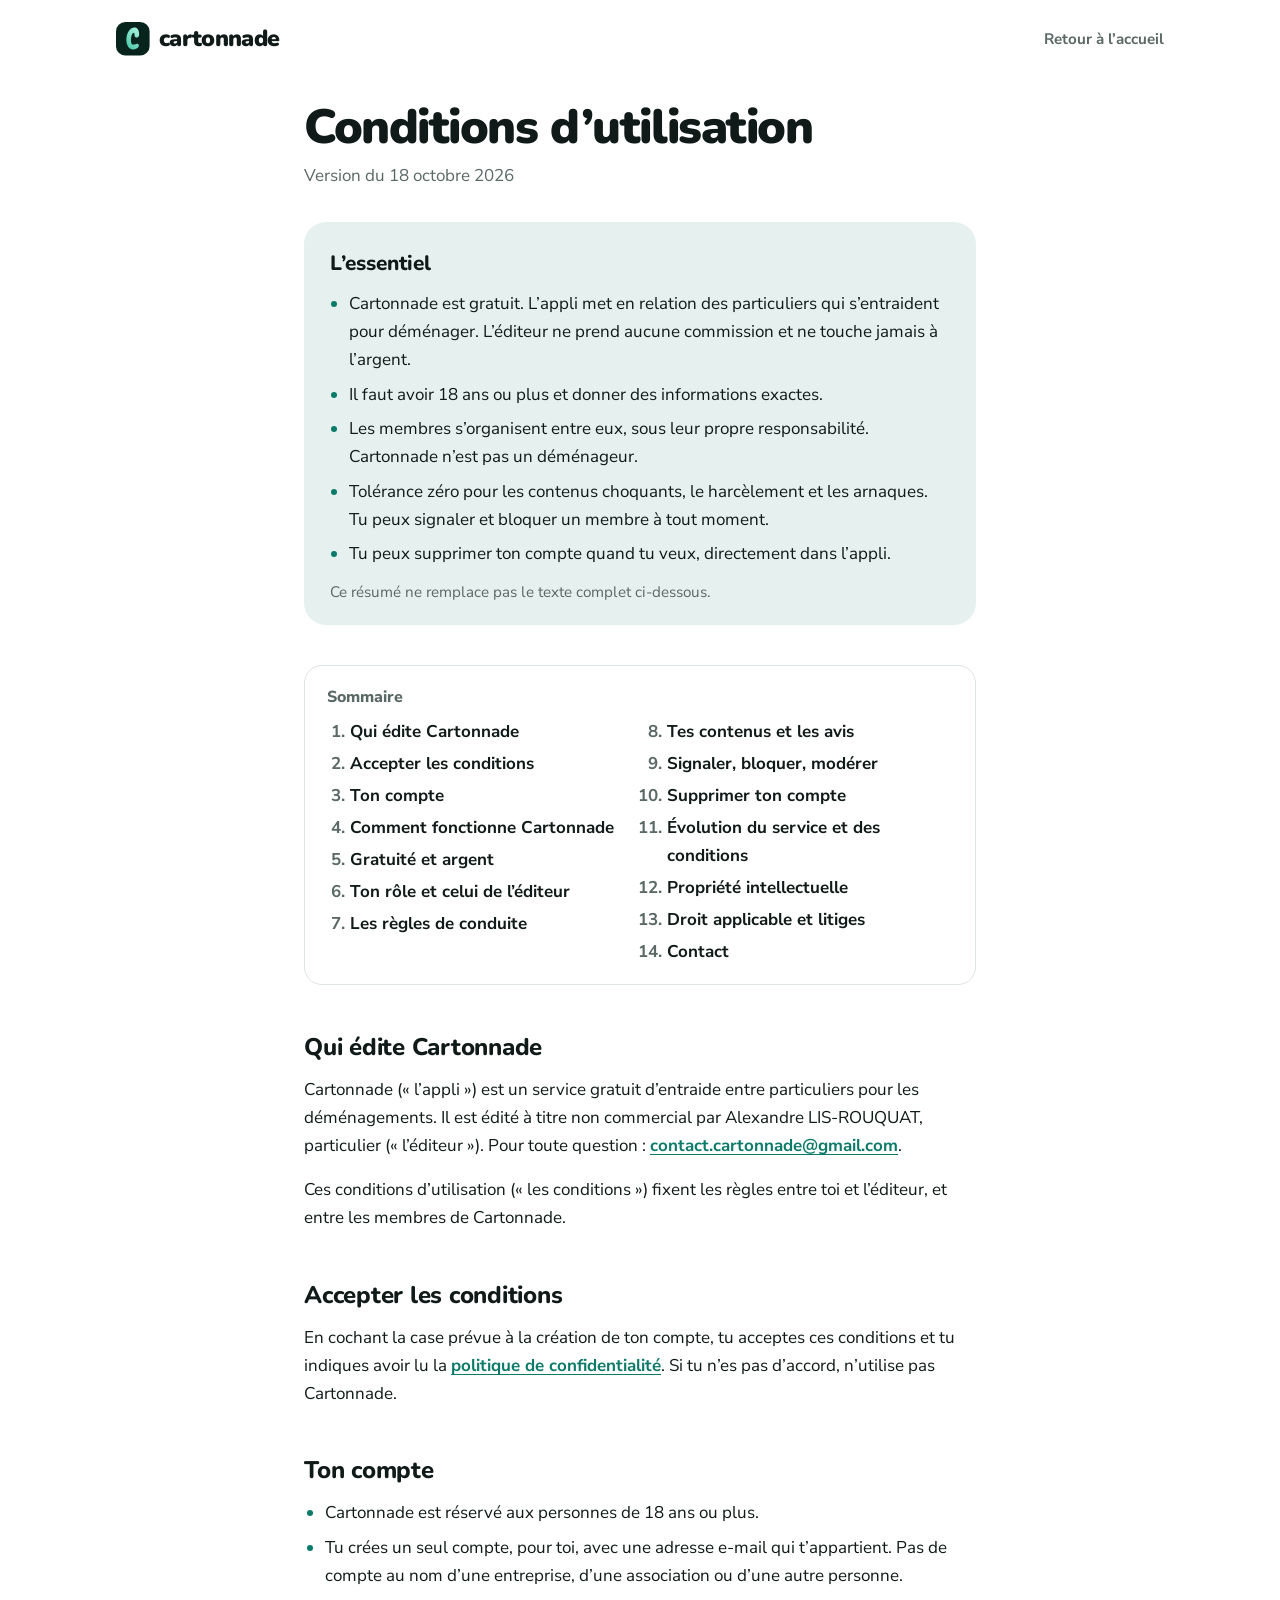
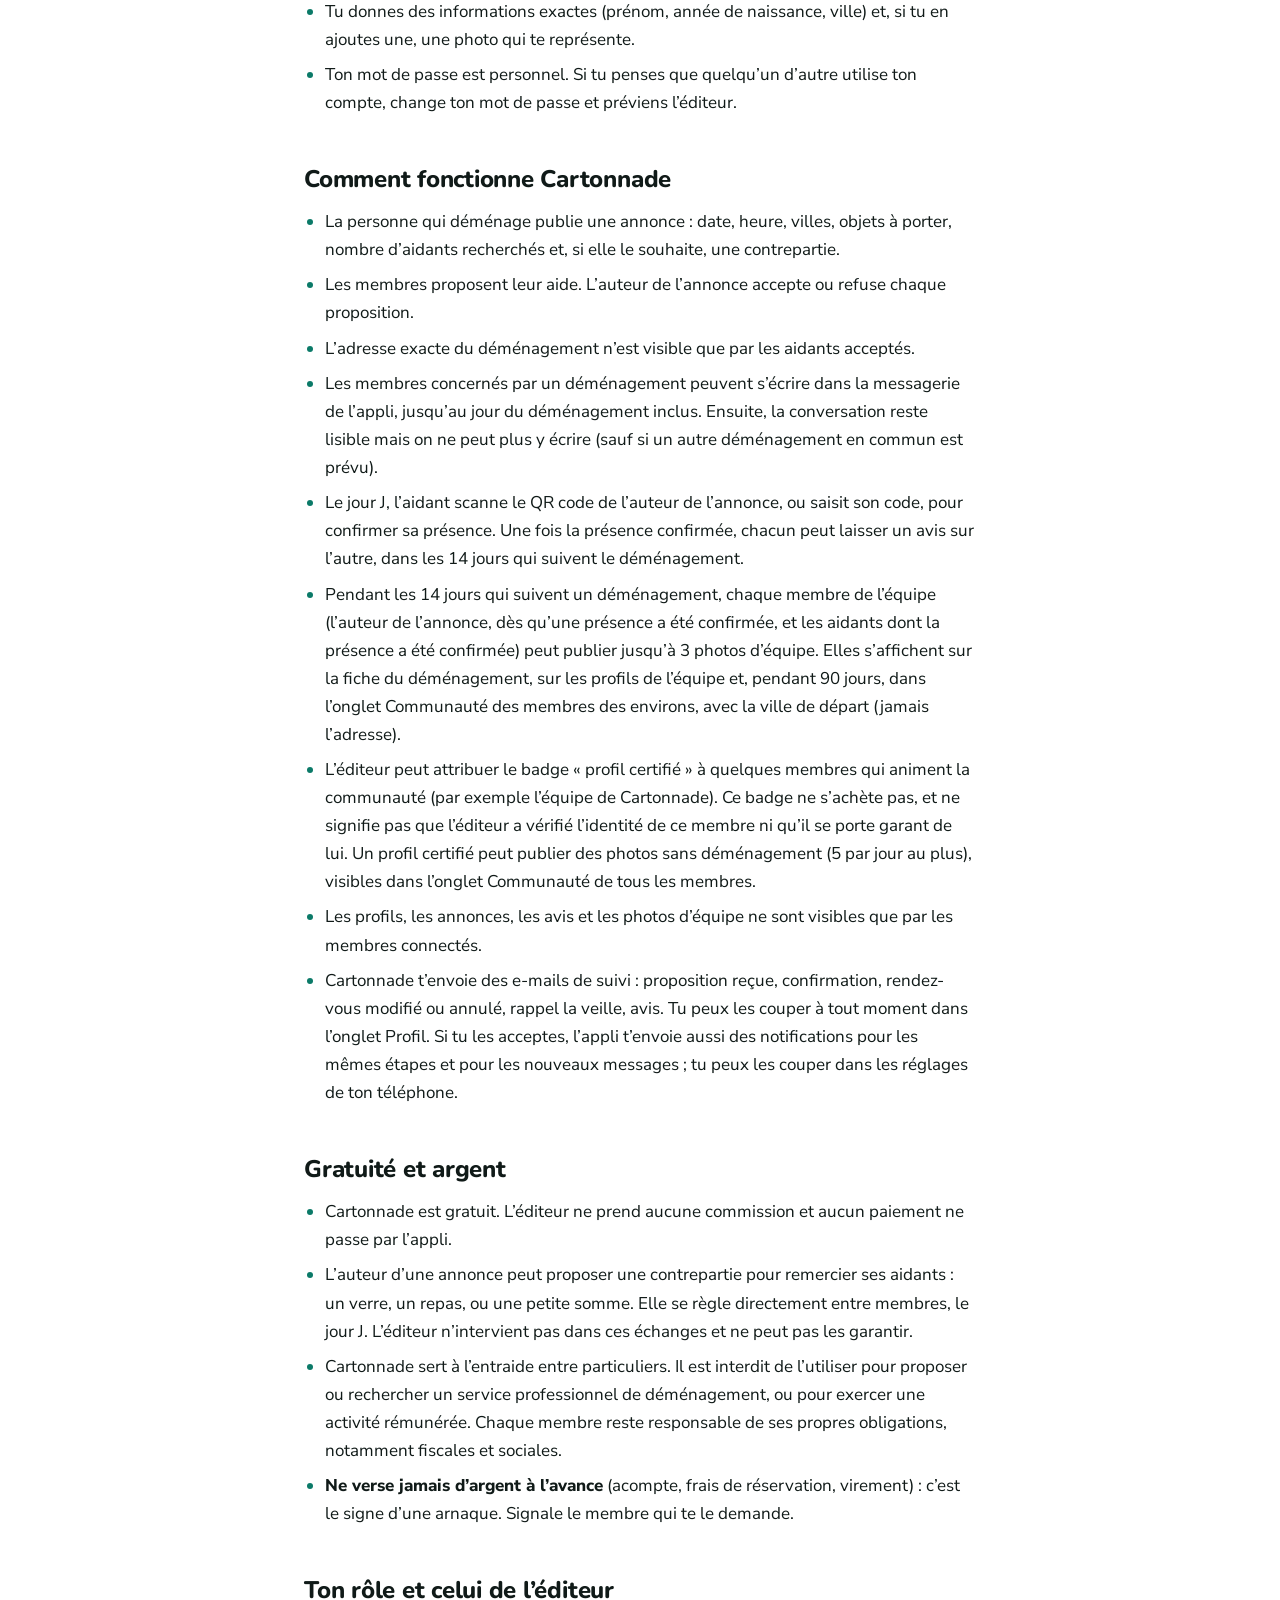
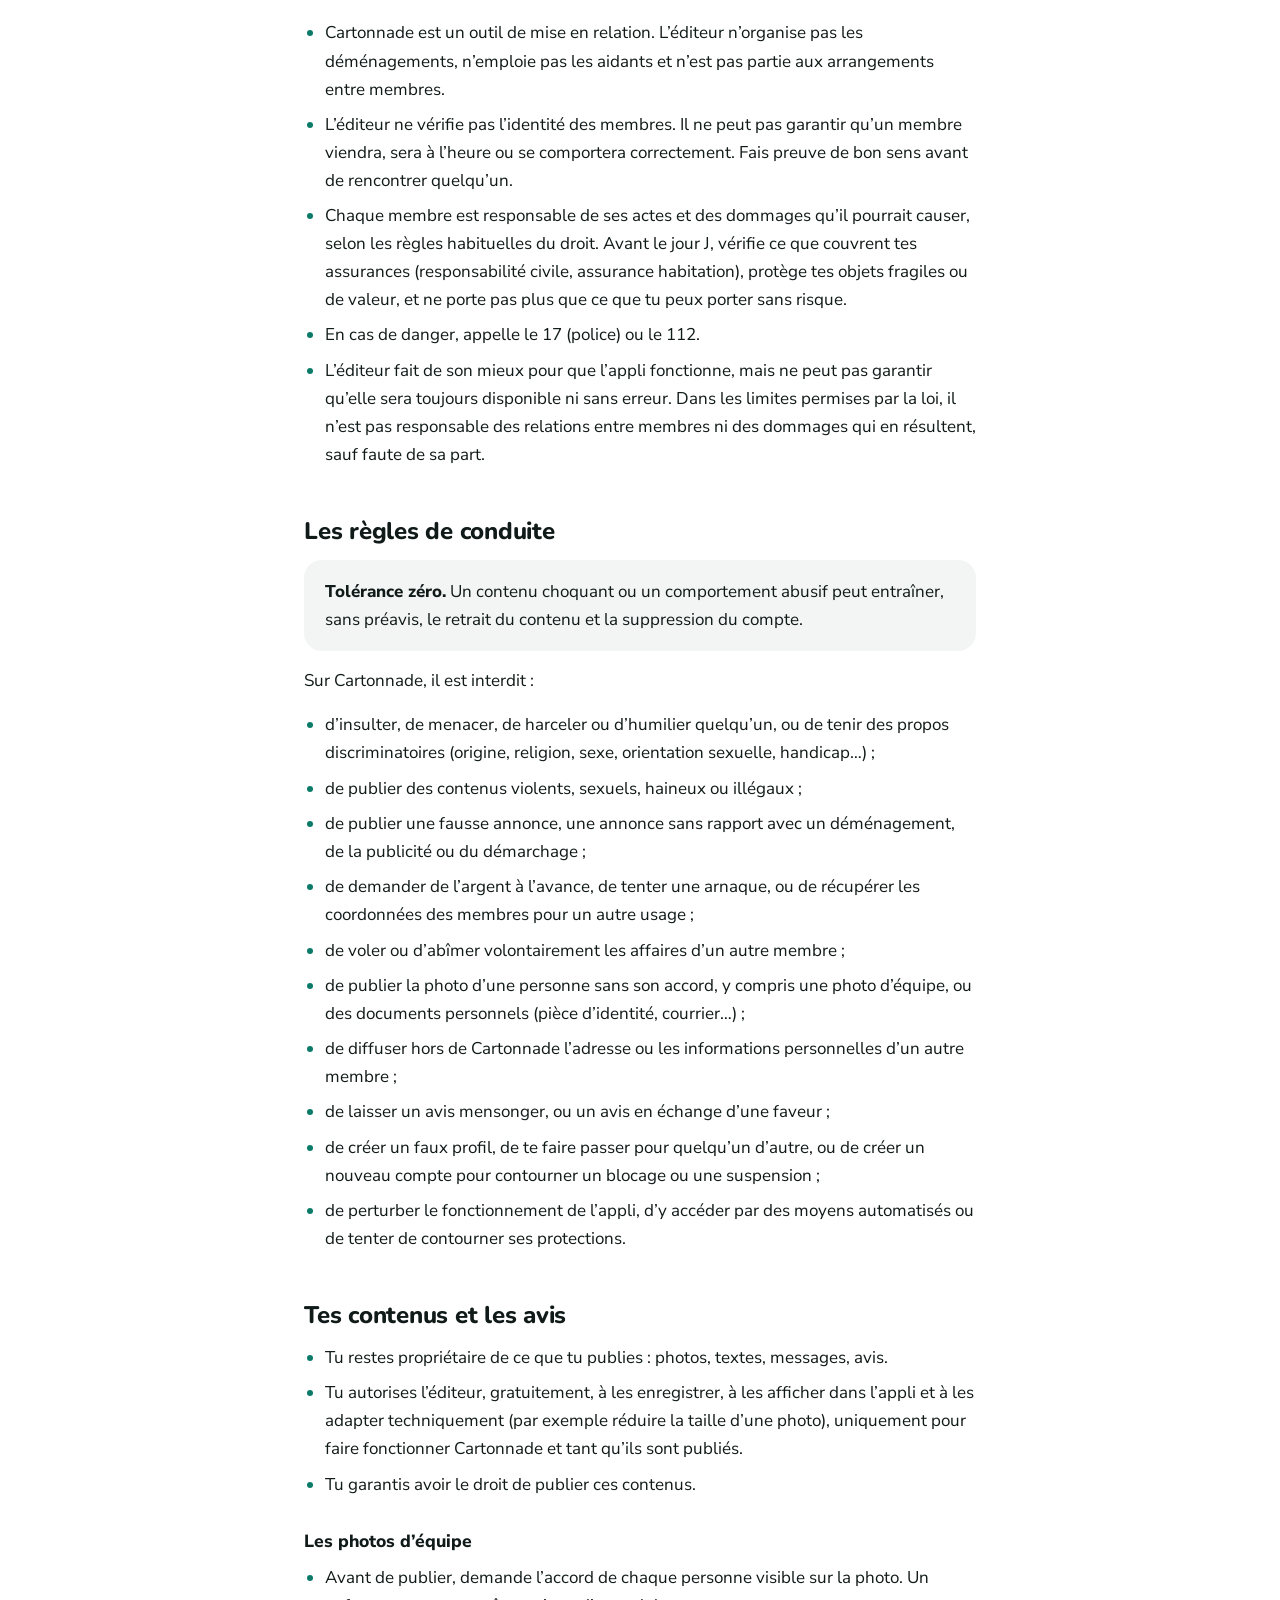
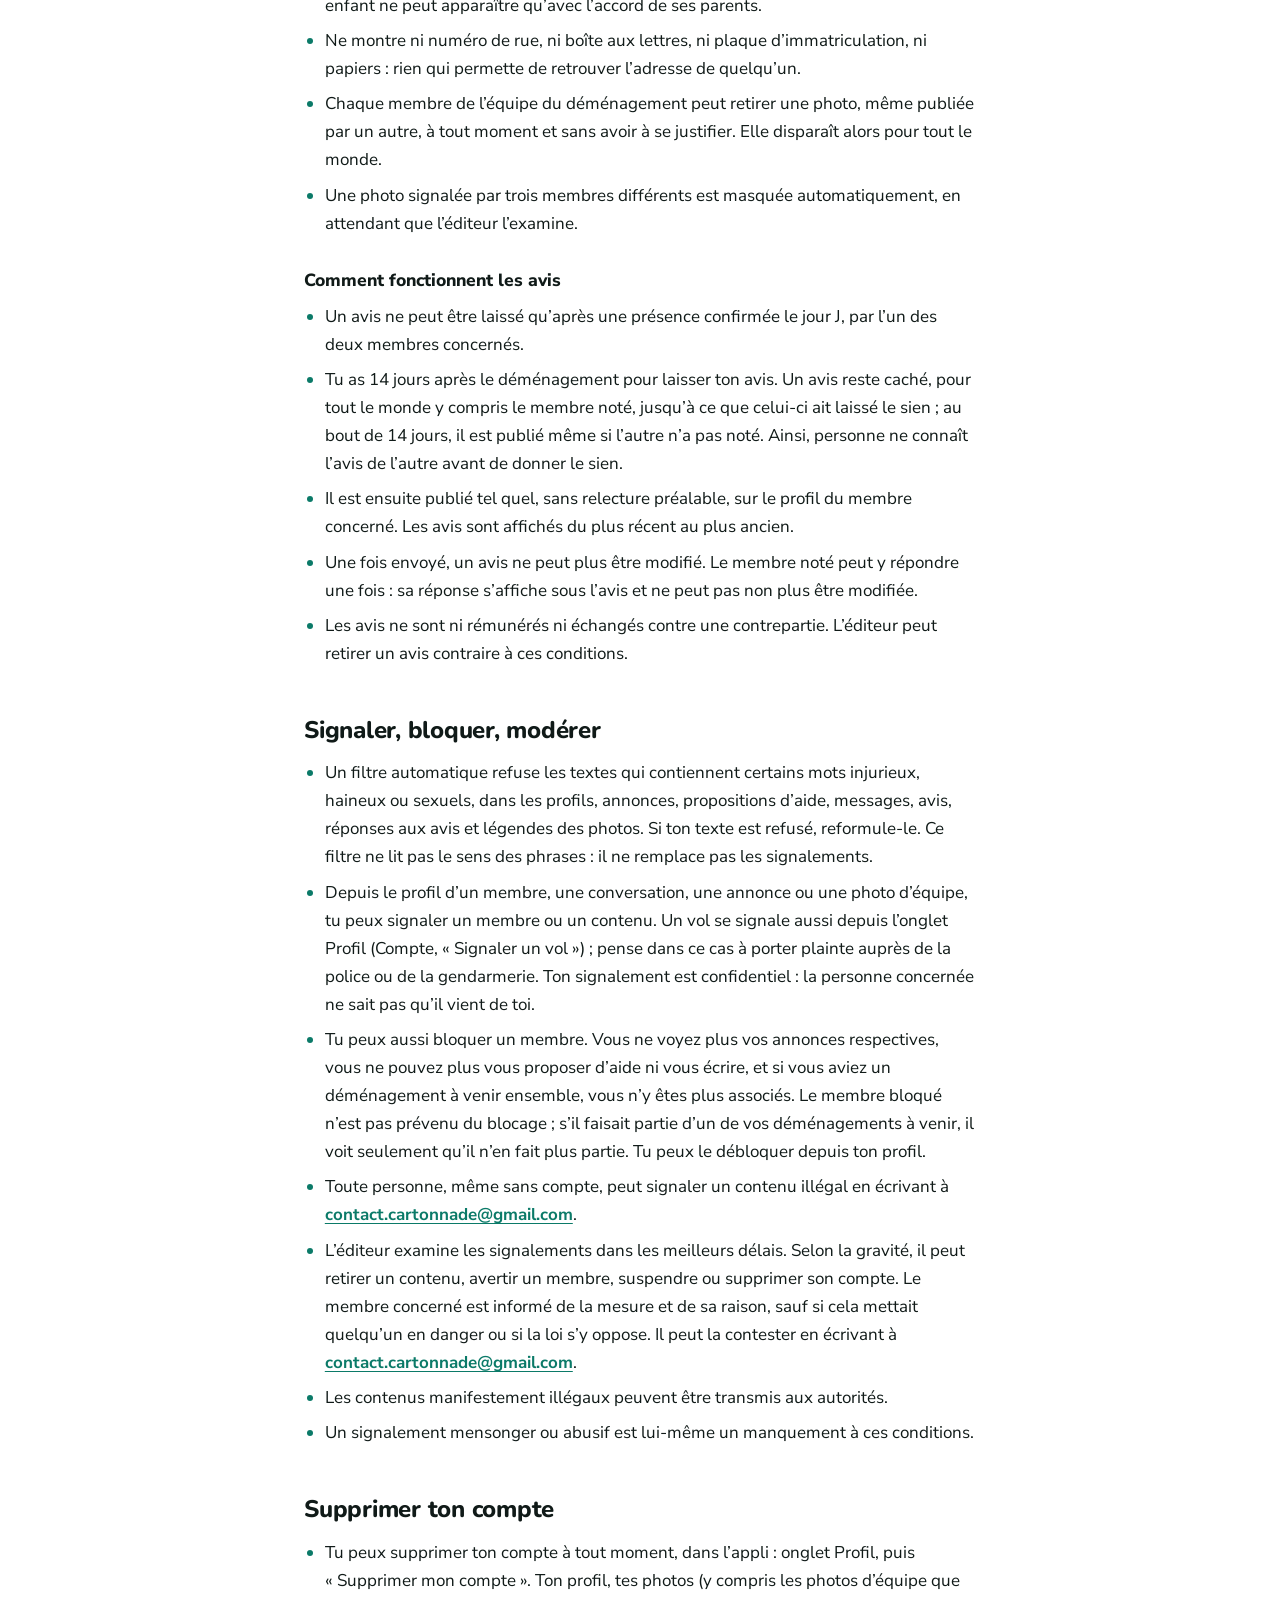
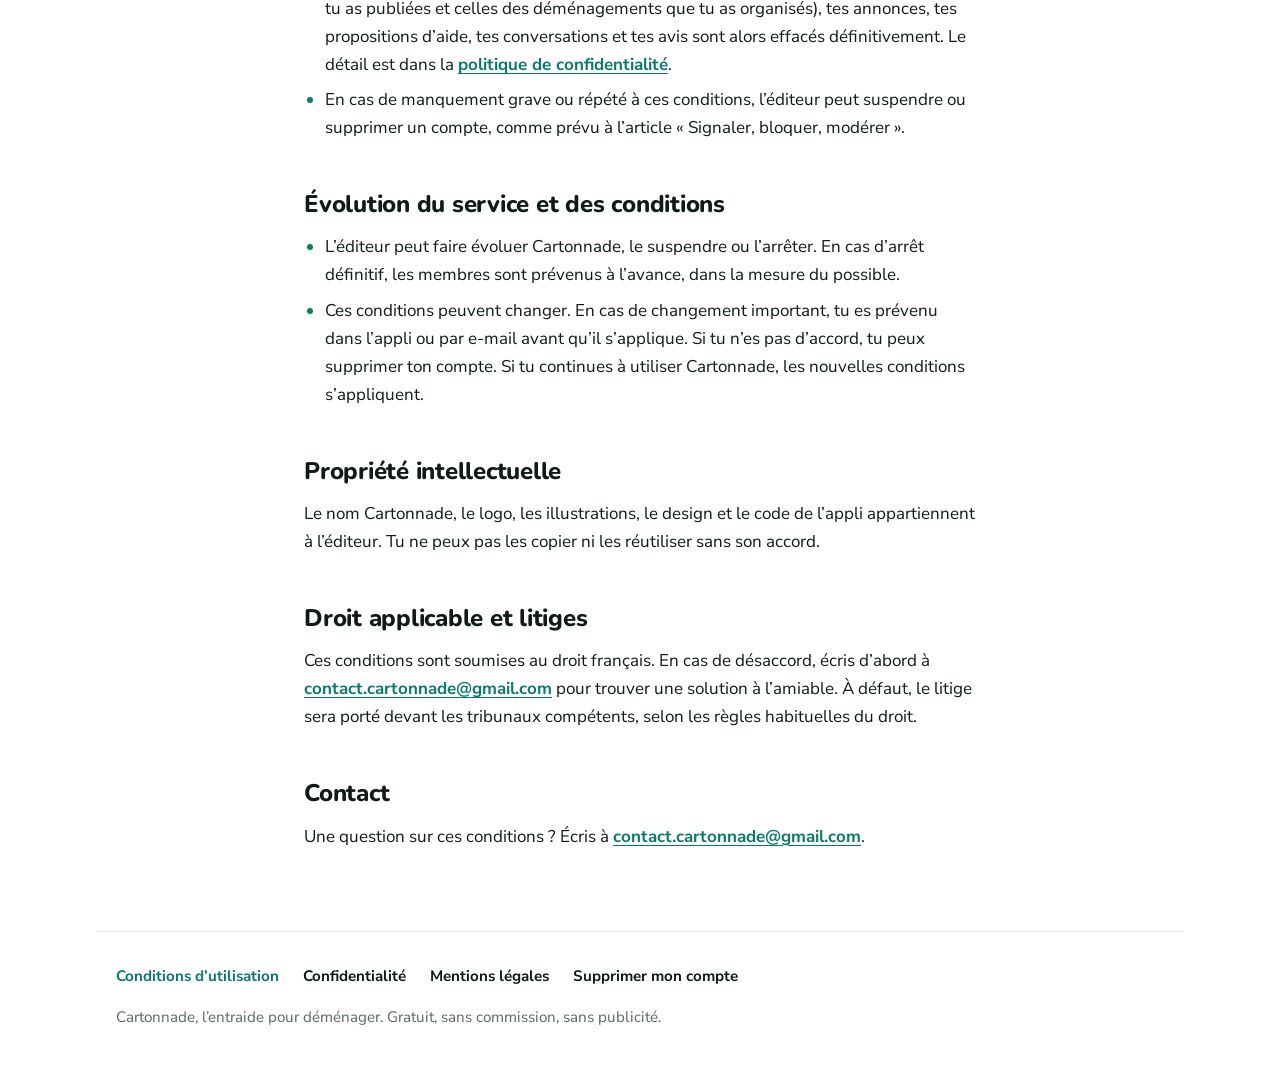
==== conditions/index.html @ e37c4689 "Signaler un vol : conditions et confidentialité (18 octobre 2026) Co-Authored-By: Claude Opus 5.5 <n" ====
<!doctype html>
<html lang="fr">
<head>
<meta charset="utf-8">
<meta name="viewport" content="width=device-width, initial-scale=1">
<title>Conditions d’utilisation – Cartonnade</title>
<meta name="description" content="Les règles d’utilisation de Cartonnade, l’appli gratuite d’entraide entre particuliers pour déménager.">
<meta name="theme-color" content="#121414" media="(prefers-color-scheme: dark)">
<meta name="theme-color" content="#ffffff" media="(prefers-color-scheme: light)">
<link rel="icon" href="/statique/favicon-32.png" sizes="32x32" type="image/png">
<link rel="apple-touch-icon" href="/statique/apple-touch-icon.png">
<link rel="preload" href="/statique/polices/nunito-900.woff2" as="font" type="font/woff2" crossorigin>
<link rel="preload" href="/statique/polices/nunito-sans-400.woff2" as="font" type="font/woff2" crossorigin>
<link rel="stylesheet" href="/statique/style.css">
<meta property="og:title" content="Conditions d’utilisation">
<meta property="og:description" content="Les règles d’utilisation de Cartonnade, l’appli gratuite d’entraide entre particuliers pour déménager.">
<meta property="og:image" content="https://cartonnade.fr/statique/icone-512.png">
<meta property="og:locale" content="fr_FR">
</head>
<body>
<a class="passer" href="#contenu">Aller au contenu</a>
<header class="entete">
  <a class="logo" href="/" aria-label="Cartonnade, accueil"><svg viewBox="0 0 100 100" aria-hidden="true"><defs><linearGradient id="degrade-logo" gradientUnits="userSpaceOnUse" x1="30.95" y1="69.05" x2="71.9" y2="28.1"><stop offset="0" stop-color="#50C9AA"/><stop offset="1" stop-color="#A5F1DE"/></linearGradient></defs><rect width="100" height="100" rx="28" fill="#06231C"/><path d="M52.95 82.15C56.12 81.87 59.7 80.45 62.58 78.36C63.34 77.81 64.1 77.15 64.85 76.37C66.88 74.3 67.78 72.59 68 70.4C68.18 68.64 67.62 67.05 66.42 65.9C65.41 64.92 64.34 64.66 62.36 64.88C61.13 65.02 59.9 65.33 57.43 66.12C55.21 66.84 54.02 67.17 53.08 67.33C50.41 67.77 48.62 67.36 47.39 66.05C45.86 64.42 44.88 61.65 44.61 58.18C44.51 56.94 44.44 54.37 44.47 53.12C44.58 48.67 45.36 43.66 46.54 39.8C46.94 38.48 47.73 36.66 48.3 35.76C48.91 34.76 49.76 33.82 50.41 33.39C51.04 32.97 51.81 32.75 52.61 32.75C53.39 32.75 53.9 32.93 54.25 33.33C54.45 33.56 54.56 33.79 54.72 34.28C54.98 35.12 55.06 35.94 55.15 38.65C55.22 40.77 55.3 41.38 55.69 42.58C55.99 43.52 56.36 44.16 57 44.81C57.85 45.7 58.59 46.08 59.97 46.36C60.46 46.46 60.66 46.48 61.78 46.47C62.98 46.47 63.05 46.47 63.52 46.34C66.04 45.64 67.99 42.91 68.62 39.2C68.82 38.03 68.86 37.27 68.84 35.77C68.75 32.21 68.14 28.55 67.17 25.88C66.68 24.52 65.98 23.07 65.31 22.01C63.99 19.92 62.12 18.12 60.3 17.19C58.57 16.31 56.83 15.96 54.41 16.02C51.37 16.09 48.83 16.86 46.16 18.51C42.36 20.88 39.16 24.5 36.65 29.3C33.47 35.38 31.5 42.39 30.84 49.95C30.76 50.96 30.73 54.05 30.8 55.28C31 59.02 31.56 62.59 32.44 65.65C33.34 68.8 34.9 72.05 36.64 74.41C38.24 76.58 40.35 78.5 42.62 79.86C44.87 81.2 47.72 82 50.75 82.15C51.94 82.2 52.33 82.2 52.95 82.15Z" fill="url(#degrade-logo)"/></svg><span>cartonnade</span></a>
  <a class="entete-lien" href="/">Retour à l’accueil</a>
</header>
<main id="contenu">
<div class="document">
<h1>Conditions d’utilisation</h1>
<p class="version">Version du 18 octobre 2026</p>

<section class="essentiel" aria-labelledby="essentiel">
  <h2 id="essentiel">L’essentiel</h2>
  <ul>
    <li>Cartonnade est gratuit. L’appli met en relation des particuliers qui s’entraident pour déménager. L’éditeur ne prend aucune commission et ne touche jamais à l’argent.</li>
    <li>Il faut avoir 18 ans ou plus et donner des informations exactes.</li>
    <li>Les membres s’organisent entre eux, sous leur propre responsabilité. Cartonnade n’est pas un déménageur.</li>
    <li>Tolérance zéro pour les contenus choquants, le harcèlement et les arnaques. Tu peux signaler et bloquer un membre à tout moment.</li>
    <li>Tu peux supprimer ton compte quand tu veux, directement dans l’appli.</li>
  </ul>
  <p class="nb">Ce résumé ne remplace pas le texte complet ci-dessous.</p>
</section>

<nav class="sommaire" aria-labelledby="sommaire-titre">
    <h2 id="sommaire-titre">Sommaire</h2>
    <ol>
      <li><a href="#editeur">Qui édite Cartonnade</a></li>
      <li><a href="#acceptation">Accepter les conditions</a></li>
      <li><a href="#compte">Ton compte</a></li>
      <li><a href="#fonctionnement">Comment fonctionne Cartonnade</a></li>
      <li><a href="#argent">Gratuité et argent</a></li>
      <li><a href="#responsabilites">Ton rôle et celui de l’éditeur</a></li>
      <li><a href="#conduite">Les règles de conduite</a></li>
      <li><a href="#contenus">Tes contenus et les avis</a></li>
      <li><a href="#moderation">Signaler, bloquer, modérer</a></li>
      <li><a href="#suppression">Supprimer ton compte</a></li>
      <li><a href="#evolution">Évolution du service et des conditions</a></li>
      <li><a href="#propriete">Propriété intellectuelle</a></li>
      <li><a href="#droit">Droit applicable et litiges</a></li>
      <li><a href="#contact">Contact</a></li>
    </ol>
  </nav>

<article>
<h2 id="editeur">Qui édite Cartonnade</h2>
<p>Cartonnade (« l’appli ») est un service gratuit d’entraide entre particuliers pour les déménagements. Il est édité à titre non commercial par Alexandre LIS‑ROUQUAT, particulier (« l’éditeur »). Pour toute question : <a href="mailto:contact.cartonnade@gmail.com">contact.cartonnade@gmail.com</a>.</p>
<p>Ces conditions d’utilisation (« les conditions ») fixent les règles entre toi et l’éditeur, et entre les membres de Cartonnade.</p>

<h2 id="acceptation">Accepter les conditions</h2>
<p>En cochant la case prévue à la création de ton compte, tu acceptes ces conditions et tu indiques avoir lu la <a href="/confidentialite/">politique de confidentialité</a>. Si tu n’es pas d’accord, n’utilise pas Cartonnade.</p>

<h2 id="compte">Ton compte</h2>
<ul>
  <li>Cartonnade est réservé aux personnes de 18 ans ou plus.</li>
  <li>Tu crées un seul compte, pour toi, avec une adresse e-mail qui t’appartient. Pas de compte au nom d’une entreprise, d’une association ou d’une autre personne.</li>
  <li>Tu donnes des informations exactes (prénom, année de naissance, ville) et, si tu en ajoutes une, une photo qui te représente.</li>
  <li>Ton mot de passe est personnel. Si tu penses que quelqu’un d’autre utilise ton compte, change ton mot de passe et préviens l’éditeur.</li>
</ul>

<h2 id="fonctionnement">Comment fonctionne Cartonnade</h2>
<ul>
  <li>La personne qui déménage publie une annonce : date, heure, villes, objets à porter, nombre d’aidants recherchés et, si elle le souhaite, une contrepartie.</li>
  <li>Les membres proposent leur aide. L’auteur de l’annonce accepte ou refuse chaque proposition.</li>
  <li>L’adresse exacte du déménagement n’est visible que par les aidants acceptés.</li>
  <li>Les membres concernés par un déménagement peuvent s’écrire dans la messagerie de l’appli, jusqu’au jour du déménagement inclus. Ensuite, la conversation reste lisible mais on ne peut plus y écrire (sauf si un autre déménagement en commun est prévu).</li>
  <li>Le jour J, l’aidant scanne le QR code de l’auteur de l’annonce, ou saisit son code, pour confirmer sa présence. Une fois la présence confirmée, chacun peut laisser un avis sur l’autre, dans les 14 jours qui suivent le déménagement.</li>
  <li>Pendant les 14 jours qui suivent un déménagement, chaque membre de l’équipe (l’auteur de l’annonce, dès qu’une présence a été confirmée, et les aidants dont la présence a été confirmée) peut publier jusqu’à 3 photos d’équipe. Elles s’affichent sur la fiche du déménagement, sur les profils de l’équipe et, pendant 90 jours, dans l’onglet Communauté des membres des environs, avec la ville de départ (jamais l’adresse).</li>
  <li>L’éditeur peut attribuer le badge « profil certifié » à quelques membres qui animent la communauté (par exemple l’équipe de Cartonnade). Ce badge ne s’achète pas, et ne signifie pas que l’éditeur a vérifié l’identité de ce membre ni qu’il se porte garant de lui. Un profil certifié peut publier des photos sans déménagement (5 par jour au plus), visibles dans l’onglet Communauté de tous les membres.</li>
  <li>Les profils, les annonces, les avis et les photos d’équipe ne sont visibles que par les membres connectés.</li>
  <li>Cartonnade t’envoie des e-mails de suivi : proposition reçue, confirmation, rendez-vous modifié ou annulé, rappel la veille, avis. Tu peux les couper à tout moment dans l’onglet Profil. Si tu les acceptes, l’appli t’envoie aussi des notifications pour les mêmes étapes et pour les nouveaux messages ; tu peux les couper dans les réglages de ton téléphone.</li>
</ul>

<h2 id="argent">Gratuité et argent</h2>
<ul>
  <li>Cartonnade est gratuit. L’éditeur ne prend aucune commission et aucun paiement ne passe par l’appli.</li>
  <li>L’auteur d’une annonce peut proposer une contrepartie pour remercier ses aidants : un verre, un repas, ou une petite somme. Elle se règle directement entre membres, le jour J. L’éditeur n’intervient pas dans ces échanges et ne peut pas les garantir.</li>
  <li>Cartonnade sert à l’entraide entre particuliers. Il est interdit de l’utiliser pour proposer ou rechercher un service professionnel de déménagement, ou pour exercer une activité rémunérée. Chaque membre reste responsable de ses propres obligations, notamment fiscales et sociales.</li>
  <li><strong>Ne verse jamais d’argent à l’avance</strong> (acompte, frais de réservation, virement) : c’est le signe d’une arnaque. Signale le membre qui te le demande.</li>
</ul>

<h2 id="responsabilites">Ton rôle et celui de l’éditeur</h2>
<ul>
  <li>Cartonnade est un outil de mise en relation. L’éditeur n’organise pas les déménagements, n’emploie pas les aidants et n’est pas partie aux arrangements entre membres.</li>
  <li>L’éditeur ne vérifie pas l’identité des membres. Il ne peut pas garantir qu’un membre viendra, sera à l’heure ou se comportera correctement. Fais preuve de bon sens avant de rencontrer quelqu’un.</li>
  <li>Chaque membre est responsable de ses actes et des dommages qu’il pourrait causer, selon les règles habituelles du droit. Avant le jour J, vérifie ce que couvrent tes assurances (responsabilité civile, assurance habitation), protège tes objets fragiles ou de valeur, et ne porte pas plus que ce que tu peux porter sans risque.</li>
  <li>En cas de danger, appelle le 17 (police) ou le 112.</li>
  <li>L’éditeur fait de son mieux pour que l’appli fonctionne, mais ne peut pas garantir qu’elle sera toujours disponible ni sans erreur. Dans les limites permises par la loi, il n’est pas responsable des relations entre membres ni des dommages qui en résultent, sauf faute de sa part.</li>
</ul>

<h2 id="conduite">Les règles de conduite</h2>
<p class="encadre"><strong>Tolérance zéro.</strong> Un contenu choquant ou un comportement abusif peut entraîner, sans préavis, le retrait du contenu et la suppression du compte.</p>
<p>Sur Cartonnade, il est interdit :</p>
<ul>
  <li>d’insulter, de menacer, de harceler ou d’humilier quelqu’un, ou de tenir des propos discriminatoires (origine, religion, sexe, orientation sexuelle, handicap…) ;</li>
  <li>de publier des contenus violents, sexuels, haineux ou illégaux ;</li>
  <li>de publier une fausse annonce, une annonce sans rapport avec un déménagement, de la publicité ou du démarchage ;</li>
  <li>de demander de l’argent à l’avance, de tenter une arnaque, ou de récupérer les coordonnées des membres pour un autre usage ;</li>
  <li>de voler ou d’abîmer volontairement les affaires d’un autre membre ;</li>
  <li>de publier la photo d’une personne sans son accord, y compris une photo d’équipe, ou des documents personnels (pièce d’identité, courrier…) ;</li>
  <li>de diffuser hors de Cartonnade l’adresse ou les informations personnelles d’un autre membre ;</li>
  <li>de laisser un avis mensonger, ou un avis en échange d’une faveur ;</li>
  <li>de créer un faux profil, de te faire passer pour quelqu’un d’autre, ou de créer un nouveau compte pour contourner un blocage ou une suspension ;</li>
  <li>de perturber le fonctionnement de l’appli, d’y accéder par des moyens automatisés ou de tenter de contourner ses protections.</li>
</ul>

<h2 id="contenus">Tes contenus et les avis</h2>
<ul>
  <li>Tu restes propriétaire de ce que tu publies : photos, textes, messages, avis.</li>
  <li>Tu autorises l’éditeur, gratuitement, à les enregistrer, à les afficher dans l’appli et à les adapter techniquement (par exemple réduire la taille d’une photo), uniquement pour faire fonctionner Cartonnade et tant qu’ils sont publiés.</li>
  <li>Tu garantis avoir le droit de publier ces contenus.</li>
</ul>
<h3>Les photos d’équipe</h3>
<ul>
  <li>Avant de publier, demande l’accord de chaque personne visible sur la photo. Un enfant ne peut apparaître qu’avec l’accord de ses parents.</li>
  <li>Ne montre ni numéro de rue, ni boîte aux lettres, ni plaque d’immatriculation, ni papiers : rien qui permette de retrouver l’adresse de quelqu’un.</li>
  <li>Chaque membre de l’équipe du déménagement peut retirer une photo, même publiée par un autre, à tout moment et sans avoir à se justifier. Elle disparaît alors pour tout le monde.</li>
  <li>Une photo signalée par trois membres différents est masquée automatiquement, en attendant que l’éditeur l’examine.</li>
</ul>
<h3>Comment fonctionnent les avis</h3>
<ul>
  <li>Un avis ne peut être laissé qu’après une présence confirmée le jour J, par l’un des deux membres concernés.</li>
  <li>Tu as 14 jours après le déménagement pour laisser ton avis. Un avis reste caché, pour tout le monde y compris le membre noté, jusqu’à ce que celui-ci ait laissé le sien ; au bout de 14 jours, il est publié même si l’autre n’a pas noté. Ainsi, personne ne connaît l’avis de l’autre avant de donner le sien.</li>
  <li>Il est ensuite publié tel quel, sans relecture préalable, sur le profil du membre concerné. Les avis sont affichés du plus récent au plus ancien.</li>
  <li>Une fois envoyé, un avis ne peut plus être modifié. Le membre noté peut y répondre une fois : sa réponse s’affiche sous l’avis et ne peut pas non plus être modifiée.</li>
  <li>Les avis ne sont ni rémunérés ni échangés contre une contrepartie. L’éditeur peut retirer un avis contraire à ces conditions.</li>
</ul>

<h2 id="moderation">Signaler, bloquer, modérer</h2>
<ul>
  <li>Un filtre automatique refuse les textes qui contiennent certains mots injurieux, haineux ou sexuels, dans les profils, annonces, propositions d’aide, messages, avis, réponses aux avis et légendes des photos. Si ton texte est refusé, reformule-le. Ce filtre ne lit pas le sens des phrases : il ne remplace pas les signalements.</li>
  <li>Depuis le profil d’un membre, une conversation, une annonce ou une photo d’équipe, tu peux signaler un membre ou un contenu. Un vol se signale aussi depuis l’onglet Profil (Compte, « Signaler un vol ») ; pense dans ce cas à porter plainte auprès de la police ou de la gendarmerie. Ton signalement est confidentiel : la personne concernée ne sait pas qu’il vient de toi.</li>
  <li>Tu peux aussi bloquer un membre. Vous ne voyez plus vos annonces respectives, vous ne pouvez plus vous proposer d’aide ni vous écrire, et si vous aviez un déménagement à venir ensemble, vous n’y êtes plus associés. Le membre bloqué n’est pas prévenu du blocage ; s’il faisait partie d’un de vos déménagements à venir, il voit seulement qu’il n’en fait plus partie. Tu peux le débloquer depuis ton profil.</li>
  <li>Toute personne, même sans compte, peut signaler un contenu illégal en écrivant à <a href="mailto:contact.cartonnade@gmail.com">contact.cartonnade@gmail.com</a>.</li>
  <li>L’éditeur examine les signalements dans les meilleurs délais. Selon la gravité, il peut retirer un contenu, avertir un membre, suspendre ou supprimer son compte. Le membre concerné est informé de la mesure et de sa raison, sauf si cela mettait quelqu’un en danger ou si la loi s’y oppose. Il peut la contester en écrivant à <a href="mailto:contact.cartonnade@gmail.com">contact.cartonnade@gmail.com</a>.</li>
  <li>Les contenus manifestement illégaux peuvent être transmis aux autorités.</li>
  <li>Un signalement mensonger ou abusif est lui-même un manquement à ces conditions.</li>
</ul>

<h2 id="suppression">Supprimer ton compte</h2>
<ul>
  <li>Tu peux supprimer ton compte à tout moment, dans l’appli : onglet Profil, puis « Supprimer mon compte ». Ton profil, tes photos (y compris les photos d’équipe que tu as publiées et celles des déménagements que tu as organisés), tes annonces, tes propositions d’aide, tes conversations et tes avis sont alors effacés définitivement. Le détail est dans la <a href="/confidentialite/#conservation">politique de confidentialité</a>.</li>
  <li>En cas de manquement grave ou répété à ces conditions, l’éditeur peut suspendre ou supprimer un compte, comme prévu à l’article « Signaler, bloquer, modérer ».</li>
</ul>

<h2 id="evolution">Évolution du service et des conditions</h2>
<ul>
  <li>L’éditeur peut faire évoluer Cartonnade, le suspendre ou l’arrêter. En cas d’arrêt définitif, les membres sont prévenus à l’avance, dans la mesure du possible.</li>
  <li>Ces conditions peuvent changer. En cas de changement important, tu es prévenu dans l’appli ou par e-mail avant qu’il s’applique. Si tu n’es pas d’accord, tu peux supprimer ton compte. Si tu continues à utiliser Cartonnade, les nouvelles conditions s’appliquent.</li>
</ul>

<h2 id="propriete">Propriété intellectuelle</h2>
<p>Le nom Cartonnade, le logo, les illustrations, le design et le code de l’appli appartiennent à l’éditeur. Tu ne peux pas les copier ni les réutiliser sans son accord.</p>

<h2 id="droit">Droit applicable et litiges</h2>
<p>Ces conditions sont soumises au droit français. En cas de désaccord, écris d’abord à <a href="mailto:contact.cartonnade@gmail.com">contact.cartonnade@gmail.com</a> pour trouver une solution à l’amiable. À défaut, le litige sera porté devant les tribunaux compétents, selon les règles habituelles du droit.</p>

<h2 id="contact">Contact</h2>
<p>Une question sur ces conditions ? Écris à <a href="mailto:contact.cartonnade@gmail.com">contact.cartonnade@gmail.com</a>.</p>
</article>

</div>
</main>
<footer class="pied">
  <ul><li><a href="/conditions/" aria-current="page">Conditions d’utilisation</a></li><li><a href="/confidentialite/">Confidentialité</a></li><li><a href="/mentions-legales/">Mentions légales</a></li><li><a href="/supprimer-mon-compte/">Supprimer mon compte</a></li></ul>
  <p>Cartonnade, l’entraide pour déménager. Gratuit, sans commission, sans publicité.</p>
</footer>
</body>
</html>
---- statique/style.css ----
/* Cartonnade · site cartonnade.fr — mêmes couleurs et polices que l'appli (src/theme/couleurs.ts). */

@font-face { font-family: 'Nunito'; font-weight: 800; font-display: swap; src: url('/statique/polices/nunito-800.woff2') format('woff2'); }
@font-face { font-family: 'Nunito'; font-weight: 900; font-display: swap; src: url('/statique/polices/nunito-900.woff2') format('woff2'); }
@font-face { font-family: 'Nunito Sans'; font-weight: 400; font-display: swap; src: url('/statique/polices/nunito-sans-400.woff2') format('woff2'); }
@font-face { font-family: 'Nunito Sans'; font-weight: 700; font-display: swap; src: url('/statique/polices/nunito-sans-700.woff2') format('woff2'); }
@font-face { font-family: 'Nunito Sans'; font-weight: 800; font-display: swap; src: url('/statique/polices/nunito-sans-800.woff2') format('woff2'); }

/* Thème sombre (celui de l'appli par défaut) */
:root {
  color-scheme: dark;
  --fond: #121414;
  --surface: #1b1f1f;
  --surface2: #252a2a;
  --ligne: #313737;
  --texte: #f1f5f4;
  --attenue: #9ca8a6;
  --accent: #2bb894;
  --accent-encre: #06231c;
  --accent-doux: rgba(43, 184, 148, 0.15);
  --argent: #f5b841;
  --argent-texte: #f5b841;
  --maison: #252a2a;
  --trait: #f1f5f4;
  --titre: 'Nunito', ui-rounded, system-ui, sans-serif;
  --corps: 'Nunito Sans', system-ui, -apple-system, 'Segoe UI', sans-serif;
  --colonne: 42rem;
}

/* Thème clair, si le téléphone ou l'ordinateur est réglé en clair */
@media (prefers-color-scheme: light) {
  :root {
    color-scheme: light;
    --fond: #ffffff;
    --surface: #f2f5f4;
    --surface2: #e6ecea;
    --ligne: #dde4e2;
    --texte: #101a18;
    --attenue: #5a6866;
    --accent: #0b7a68;
    --accent-encre: #ffffff;
    --accent-doux: rgba(11, 122, 104, 0.1);
    --argent-texte: #8a5a00;
    --maison: #e6ecea;
    --trait: #101a18;
  }
}

*, *::before, *::after { box-sizing: border-box; }

html { -webkit-text-size-adjust: 100%; text-size-adjust: 100%; }

body {
  margin: 0;
  background: var(--fond);
  color: var(--texte);
  font-family: var(--corps);
  font-size: 1.0625rem;
  line-height: 1.65;
  font-kerning: normal;
  -webkit-font-smoothing: antialiased;
}

a { color: var(--accent); font-weight: 700; text-decoration-thickness: 0.08em; text-underline-offset: 0.18em; }
a:hover { text-decoration-thickness: 0.14em; }
:focus-visible { outline: 3px solid var(--accent); outline-offset: 3px; border-radius: 6px; }

.passer { position: absolute; left: -9999px; top: 0.5rem; background: var(--accent); color: var(--accent-encre); padding: 0.6rem 1rem; border-radius: 12px; z-index: 10; }
.passer:focus { left: 1rem; }

/* ---------- En-tête et pied de page ---------- */

.entete, .pied, main { width: 100%; max-width: 68rem; margin: 0 auto; padding-left: 1.25rem; padding-right: 1.25rem; }

.entete { display: flex; align-items: center; justify-content: space-between; gap: 1rem; padding-top: 1.25rem; padding-bottom: 1.25rem; }

.logo { display: inline-flex; align-items: center; gap: 0.6rem; color: var(--texte); text-decoration: none; font-family: var(--titre); font-weight: 900; font-size: 1.45rem; letter-spacing: -0.03em; }
.logo svg { width: 2.1rem; height: 2.1rem; flex: none; }

.entete-lien { color: var(--attenue); font-weight: 700; font-size: 0.95rem; text-decoration: none; }
.entete-lien:hover { color: var(--texte); }

.pied { margin-top: 5rem; padding-top: 2rem; padding-bottom: 3rem; border-top: 1px solid var(--ligne); color: var(--attenue); font-size: 0.95rem; }
.pied ul { list-style: none; margin: 0 0 1rem; padding: 0; display: flex; flex-wrap: wrap; gap: 0.5rem 1.5rem; }
.pied a { color: var(--texte); font-weight: 700; text-decoration: none; }
.pied a:hover, .pied a[aria-current='page'] { color: var(--accent); }
.pied p { margin: 0; }

/* ---------- Accueil ---------- */

.une { display: grid; grid-template-columns: 1fr; gap: 2rem; align-items: center; padding-top: 2rem; }
@media (min-width: 52rem) { .une { grid-template-columns: 1.05fr 1fr; gap: 3rem; padding-top: 4rem; } }

.une h1 {
  font-family: var(--titre);
  font-weight: 900;
  font-size: clamp(2.5rem, 7.2vw, 4rem);
  line-height: 1.02;
  letter-spacing: -0.035em;
  margin: 0 0 1.25rem;
  text-wrap: balance;
}
.une .chapo { font-size: 1.2rem; color: var(--attenue); margin: 0 0 1.5rem; max-width: 32rem; }
.bientot { display: inline-flex; align-items: center; gap: 0.6rem; margin: 0; padding: 0.55rem 1rem 0.55rem 0.8rem; border-radius: 999px; background: var(--accent-doux); color: var(--texte); font-weight: 700; font-size: 0.98rem; }
.bientot::before { content: ''; width: 0.6rem; height: 0.6rem; border-radius: 50%; background: var(--accent); flex: none; }

.illustration { width: 100%; height: auto; display: block; }
.illustration .maison { fill: var(--maison); stroke: var(--trait); }
.illustration .trait { stroke: var(--trait); }
.illustration .vert { fill: var(--accent); }
.illustration .ambre { fill: var(--argent); }
.illustration .trajet { stroke: var(--accent); }

/* Un seul mouvement : le trajet se dessine d'une maison à l'autre au chargement. */
@media (prefers-reduced-motion: no-preference) {
  .illustration .revele { stroke-dasharray: 160; stroke-dashoffset: 160; animation: dessiner 1.4s 0.3s cubic-bezier(0.45, 0, 0.2, 1) forwards; }
  .illustration .arrivee { opacity: 0; transform-box: fill-box; transform-origin: center; animation: arriver 0.35s 1.6s ease-out forwards; }
}
@keyframes dessiner { to { stroke-dashoffset: 0; } }
@keyframes arriver { from { opacity: 0; transform: scale(0.3); } to { opacity: 1; transform: scale(1); } }

.bloc { margin-top: 5rem; }
.bloc > h2, .bloc-titre { font-family: var(--titre); font-weight: 900; font-size: clamp(1.7rem, 4vw, 2.3rem); letter-spacing: -0.025em; line-height: 1.1; margin: 0 0 2rem; }

/* Les trois étapes, reliées par le même trajet en pointillés que l'illustration */
.etapes { list-style: none; margin: 0; padding: 0; display: grid; gap: 2rem; counter-reset: etape; position: relative; }
.etapes li { counter-increment: etape; position: relative; padding-left: 4rem; }
.etapes li::before {
  content: counter(etape);
  position: absolute; left: 0; top: -0.15rem;
  width: 2.75rem; height: 2.75rem; border-radius: 50%;
  display: grid; place-items: center;
  background: var(--accent); color: var(--accent-encre);
  font-family: var(--titre); font-weight: 900; font-size: 1.3rem;
  z-index: 1;
}
.etapes li:not(:last-child)::after {
  content: ''; position: absolute; left: 1.375rem; top: 2.9rem; bottom: -2rem;
  border-left: 3px dashed var(--accent); opacity: 0.7; transform: translateX(-1.5px);
}
.etapes h3 { font-family: var(--titre); font-weight: 800; font-size: 1.3rem; margin: 0 0 0.35rem; line-height: 1.25; }
.etapes p { margin: 0; color: var(--attenue); max-width: 26rem; }

@media (min-width: 52rem) {
  .etapes { grid-template-columns: repeat(3, 1fr); gap: 2.5rem; }
  .etapes li { padding-left: 0; padding-top: 4.25rem; }
  .etapes li::before { top: 0; }
  .etapes li:not(:last-child)::after { left: 3.4rem; right: -2.1rem; top: 1.375rem; bottom: auto; border-left: 0; border-top: 3px dashed var(--accent); transform: translateY(-1.5px); }
}

.duo { display: grid; gap: 1.25rem; }
@media (min-width: 52rem) { .duo { grid-template-columns: 1fr 1fr; gap: 1.5rem; } }
.duo section { background: var(--surface); border-radius: 22px; padding: 1.75rem 1.75rem 1.5rem; }
.duo h2 { font-family: var(--titre); font-weight: 800; font-size: 1.45rem; line-height: 1.2; margin: 0 0 0.75rem; letter-spacing: -0.01em; }
.duo p { margin: 0 0 0.75rem; }
.duo ul { margin: 0; padding-left: 1.2rem; }
.duo li { margin-bottom: 0.35rem; }
.duo li::marker { color: var(--accent); }
.duo .argent h2 { color: var(--argent-texte); }

.contact { text-align: left; }
.contact p { font-size: 1.15rem; margin: 0; }

/* ---------- Pages de texte (conditions, confidentialité…) ---------- */

.document { max-width: var(--colonne); margin: 0 auto; padding-top: 1.5rem; }
.document h1 { font-family: var(--titre); font-weight: 900; font-size: clamp(2.1rem, 6vw, 3rem); line-height: 1.08; letter-spacing: -0.03em; margin: 0 0 0.5rem; text-wrap: balance; }
.document .version { color: var(--attenue); margin: 0 0 2rem; }

.essentiel { background: var(--accent-doux); border-radius: 22px; padding: 1.5rem 1.6rem 1.25rem; margin: 0 0 2.5rem; }
.essentiel h2 { font-family: var(--titre); font-weight: 800; font-size: 1.3rem; margin: 0 0 0.6rem; }
.essentiel ul { margin: 0 0 0.75rem; padding-left: 1.2rem; }
.essentiel li { margin-bottom: 0.4rem; }
.essentiel li::marker { color: var(--accent); }
.essentiel .nb { margin: 0; color: var(--attenue); font-size: 0.95rem; }

.sommaire { border: 1px solid var(--ligne); border-radius: 18px; padding: 1.1rem 1.4rem; margin: 0 0 3rem; }
.sommaire h2 { font-family: var(--corps); font-weight: 800; font-size: 1rem; margin: 0 0 0.5rem; color: var(--attenue); }
.sommaire ol { margin: 0; padding-left: 1.4rem; columns: 1; }
@media (min-width: 40rem) { .sommaire ol { columns: 2; column-gap: 2rem; } }
.sommaire li { break-inside: avoid; margin-bottom: 0.25rem; }
.sommaire a { font-weight: 700; text-decoration: none; color: var(--texte); }
.sommaire a:hover { color: var(--accent); text-decoration: underline; }
.sommaire li::marker { color: var(--attenue); font-weight: 700; }

.document article h2 { font-family: var(--titre); font-weight: 800; font-size: 1.5rem; line-height: 1.2; letter-spacing: -0.01em; margin: 3rem 0 0.9rem; scroll-margin-top: 1.5rem; }
.document article h3 { font-family: var(--corps); font-weight: 800; font-size: 1.1rem; margin: 1.75rem 0 0.5rem; }
.document article p, .document article ul, .document article ol { margin: 0 0 1rem; }
.document article ul, .document article ol { padding-left: 1.3rem; }
.document article li { margin-bottom: 0.45rem; }
.document article li::marker { color: var(--accent); }
.document strong { font-weight: 800; }

.encadre { background: var(--surface); border-radius: 18px; padding: 1.1rem 1.3rem; margin: 0 0 1.25rem; }
.encadre p:last-child { margin-bottom: 0; }

/* Tableau des données : se transforme en fiches sur téléphone */
.tableau { width: 100%; border-collapse: collapse; margin: 0 0 1.5rem; font-size: 0.98rem; }
.tableau th, .tableau td { text-align: left; vertical-align: top; padding: 0.8rem 0.75rem; border-bottom: 1px solid var(--ligne); }
.tableau thead th { font-weight: 800; color: var(--attenue); font-size: 0.92rem; border-bottom-width: 2px; }
.tableau tbody th { font-weight: 800; }
.tableau td:first-of-type { min-width: 0; }
@media (max-width: 40rem) {
  .tableau thead { position: absolute; left: -9999px; }
  .tableau, .tableau tbody, .tableau tr, .tableau th, .tableau td { display: block; }
  .tableau tr { background: var(--surface); border-radius: 16px; padding: 0.9rem 1rem; margin-bottom: 0.75rem; }
  .tableau th, .tableau td { border: 0; padding: 0.2rem 0; }
  .tableau tbody th { font-size: 1.05rem; margin-bottom: 0.2rem; }
  .tableau td::before { content: attr(data-titre); display: block; font-weight: 800; color: var(--attenue); font-size: 0.85rem; margin-top: 0.5rem; }
}

.a-completer { background: var(--argent); color: #2a1c00; border-radius: 6px; padding: 0 0.3em; font-weight: 800; }
.a-completer a { color: inherit; }

@media print {
  :root { --fond: #fff; --texte: #000; --attenue: #444; --surface: #f4f4f4; --accent: #0b7a68; --accent-doux: #eef6f4; --ligne: #ccc; }
  .entete-lien, .sommaire, .pied ul, .passer { display: none; }
}
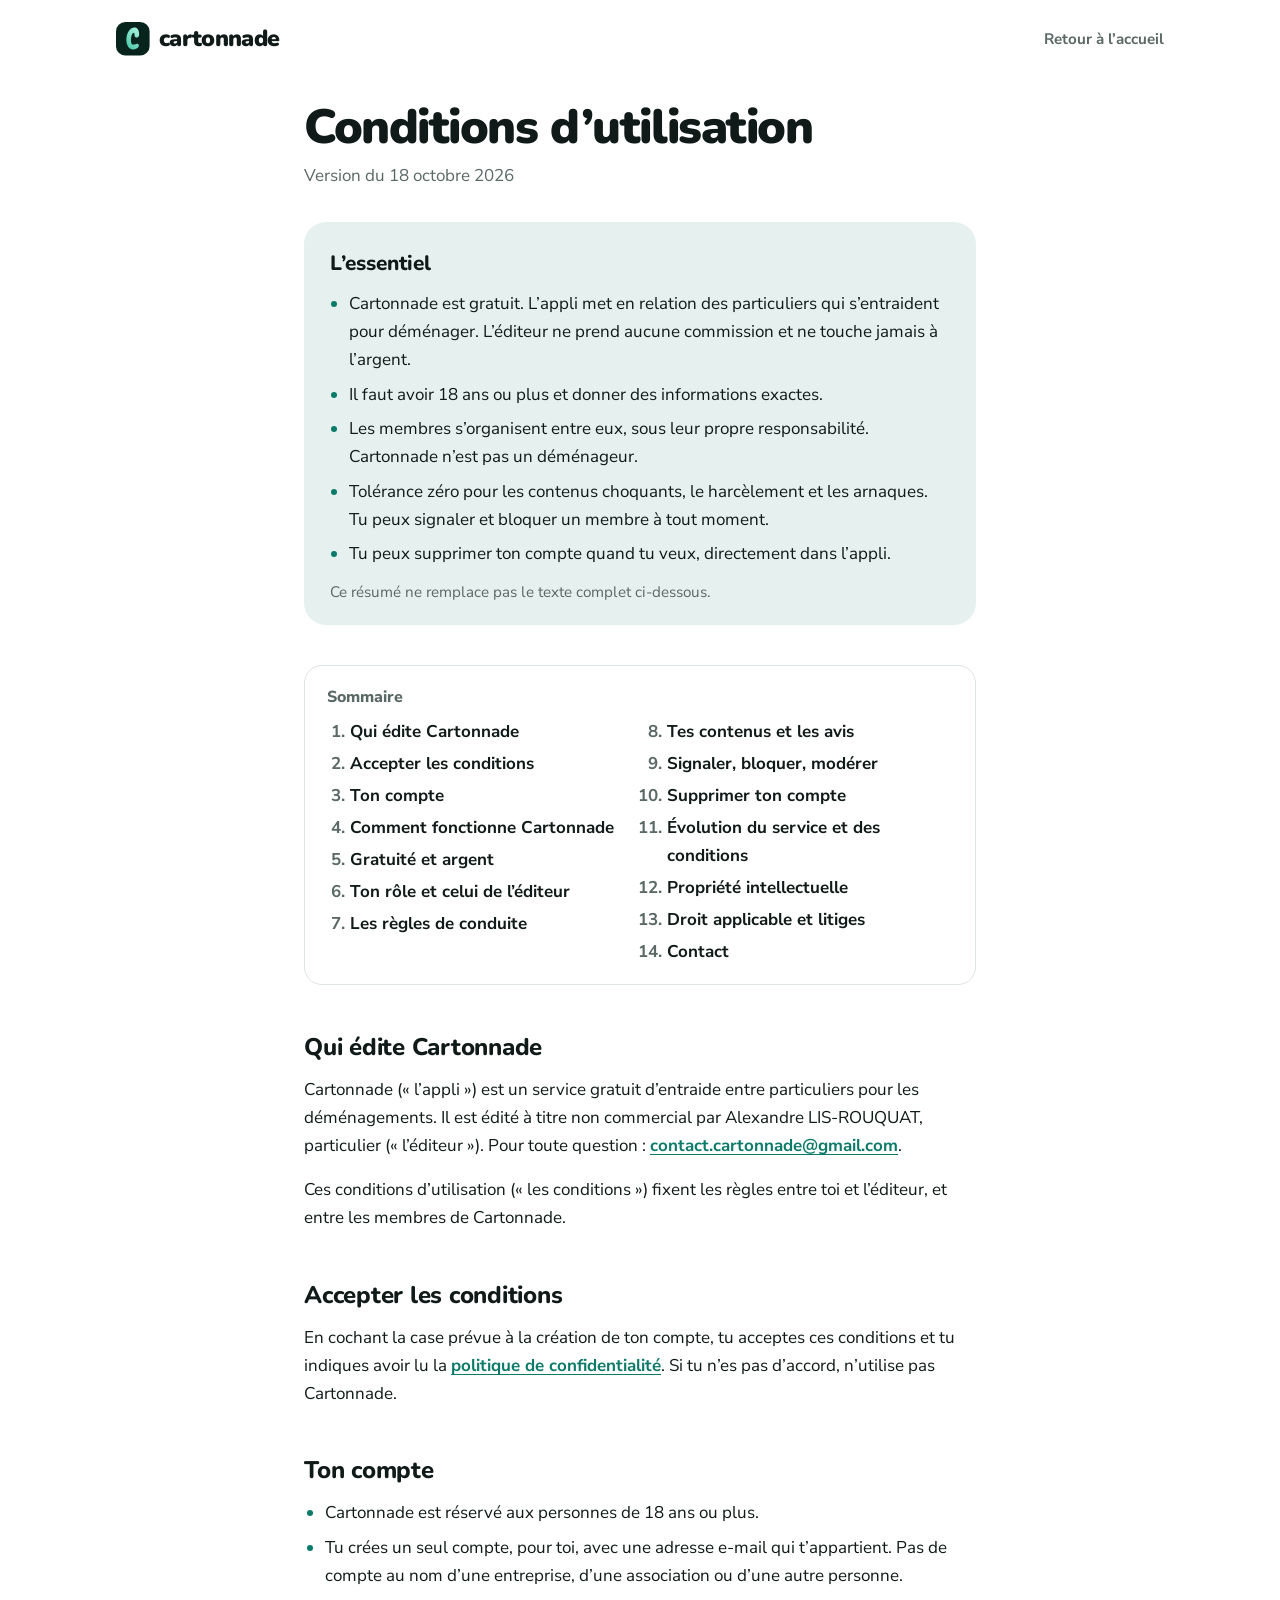
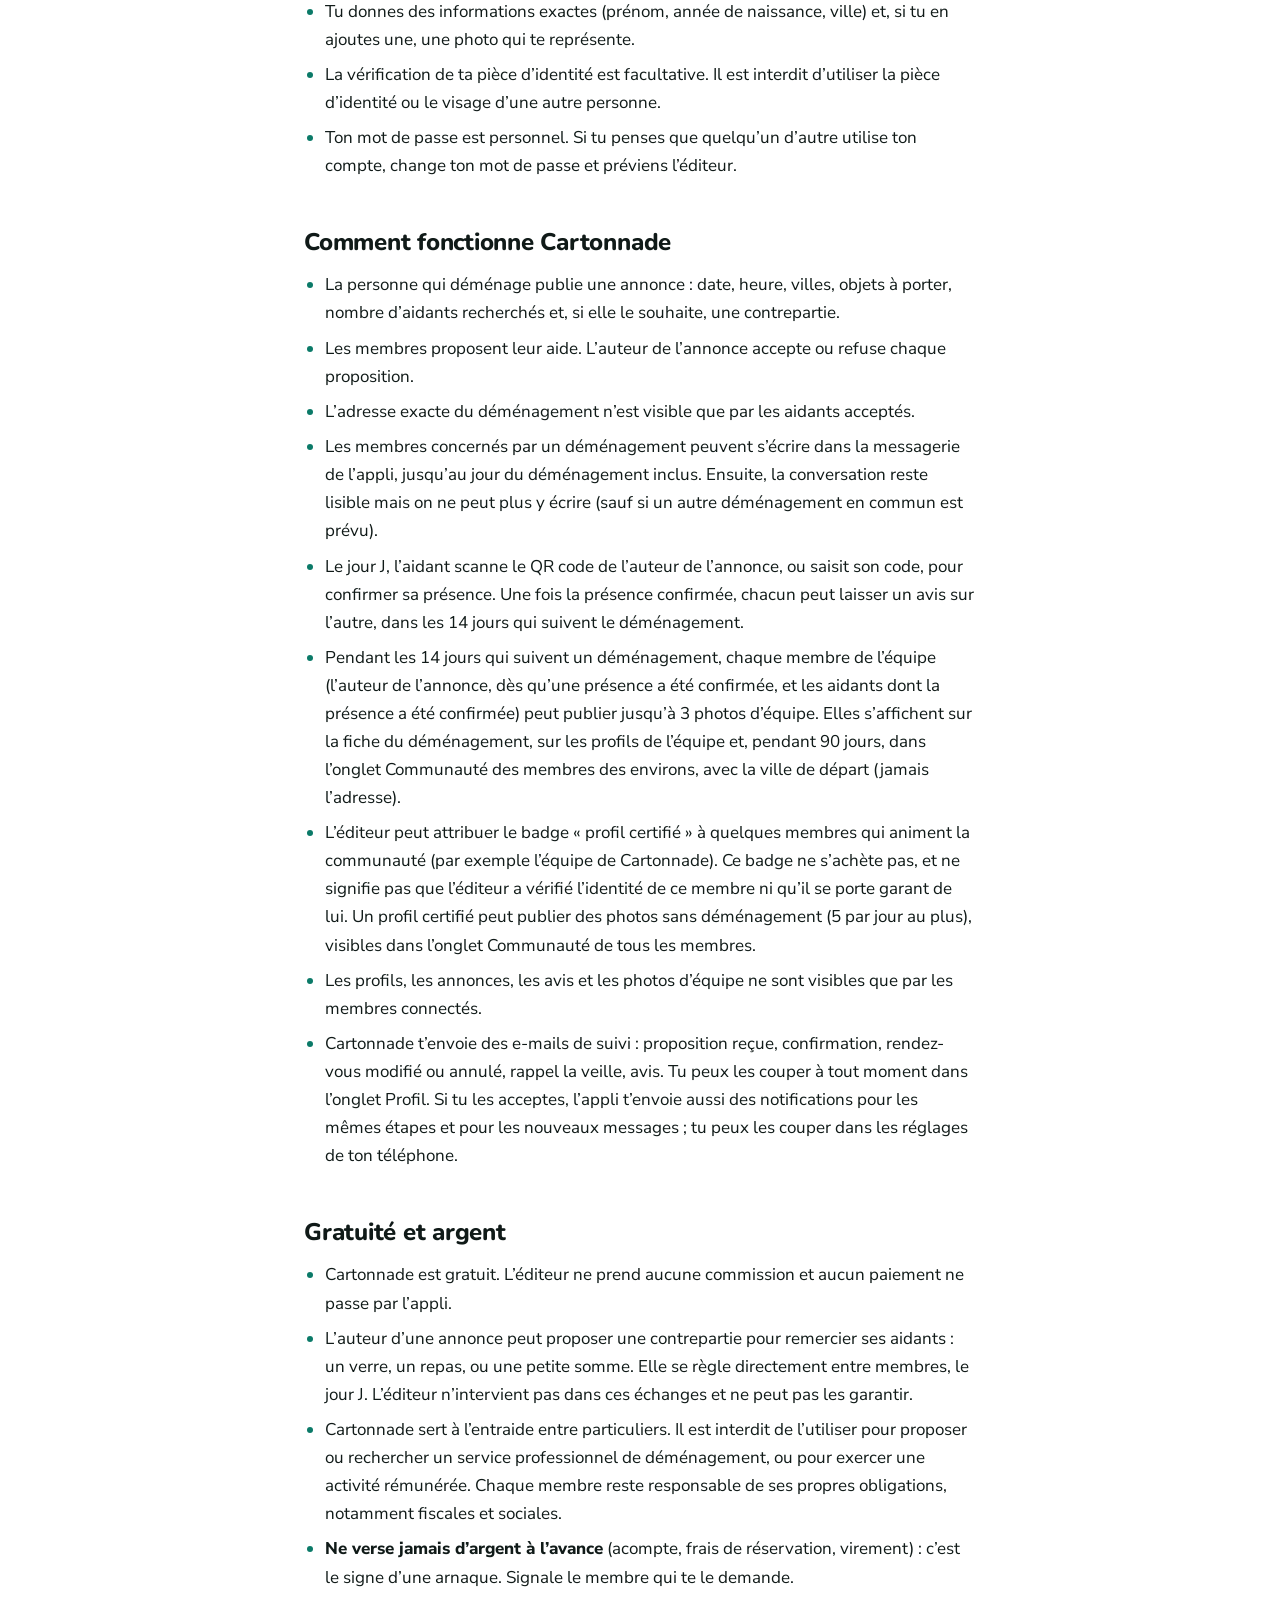
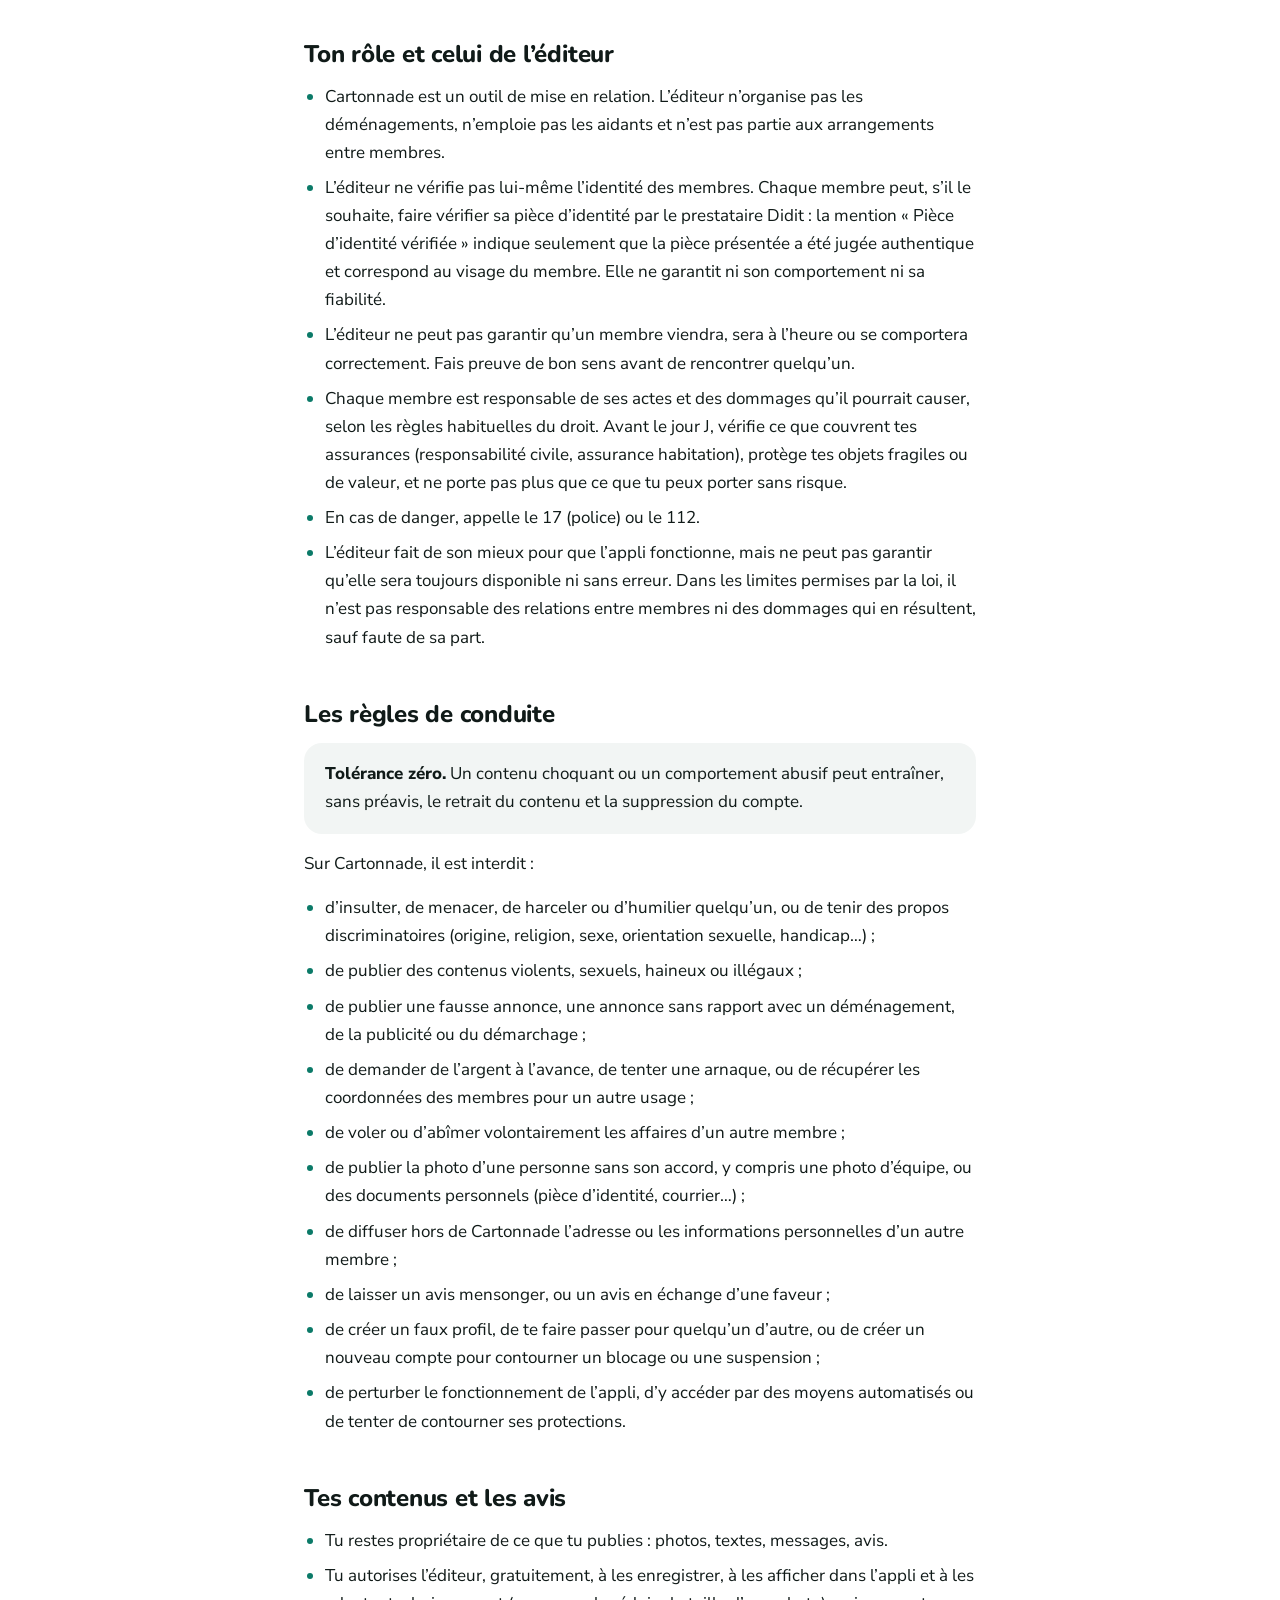
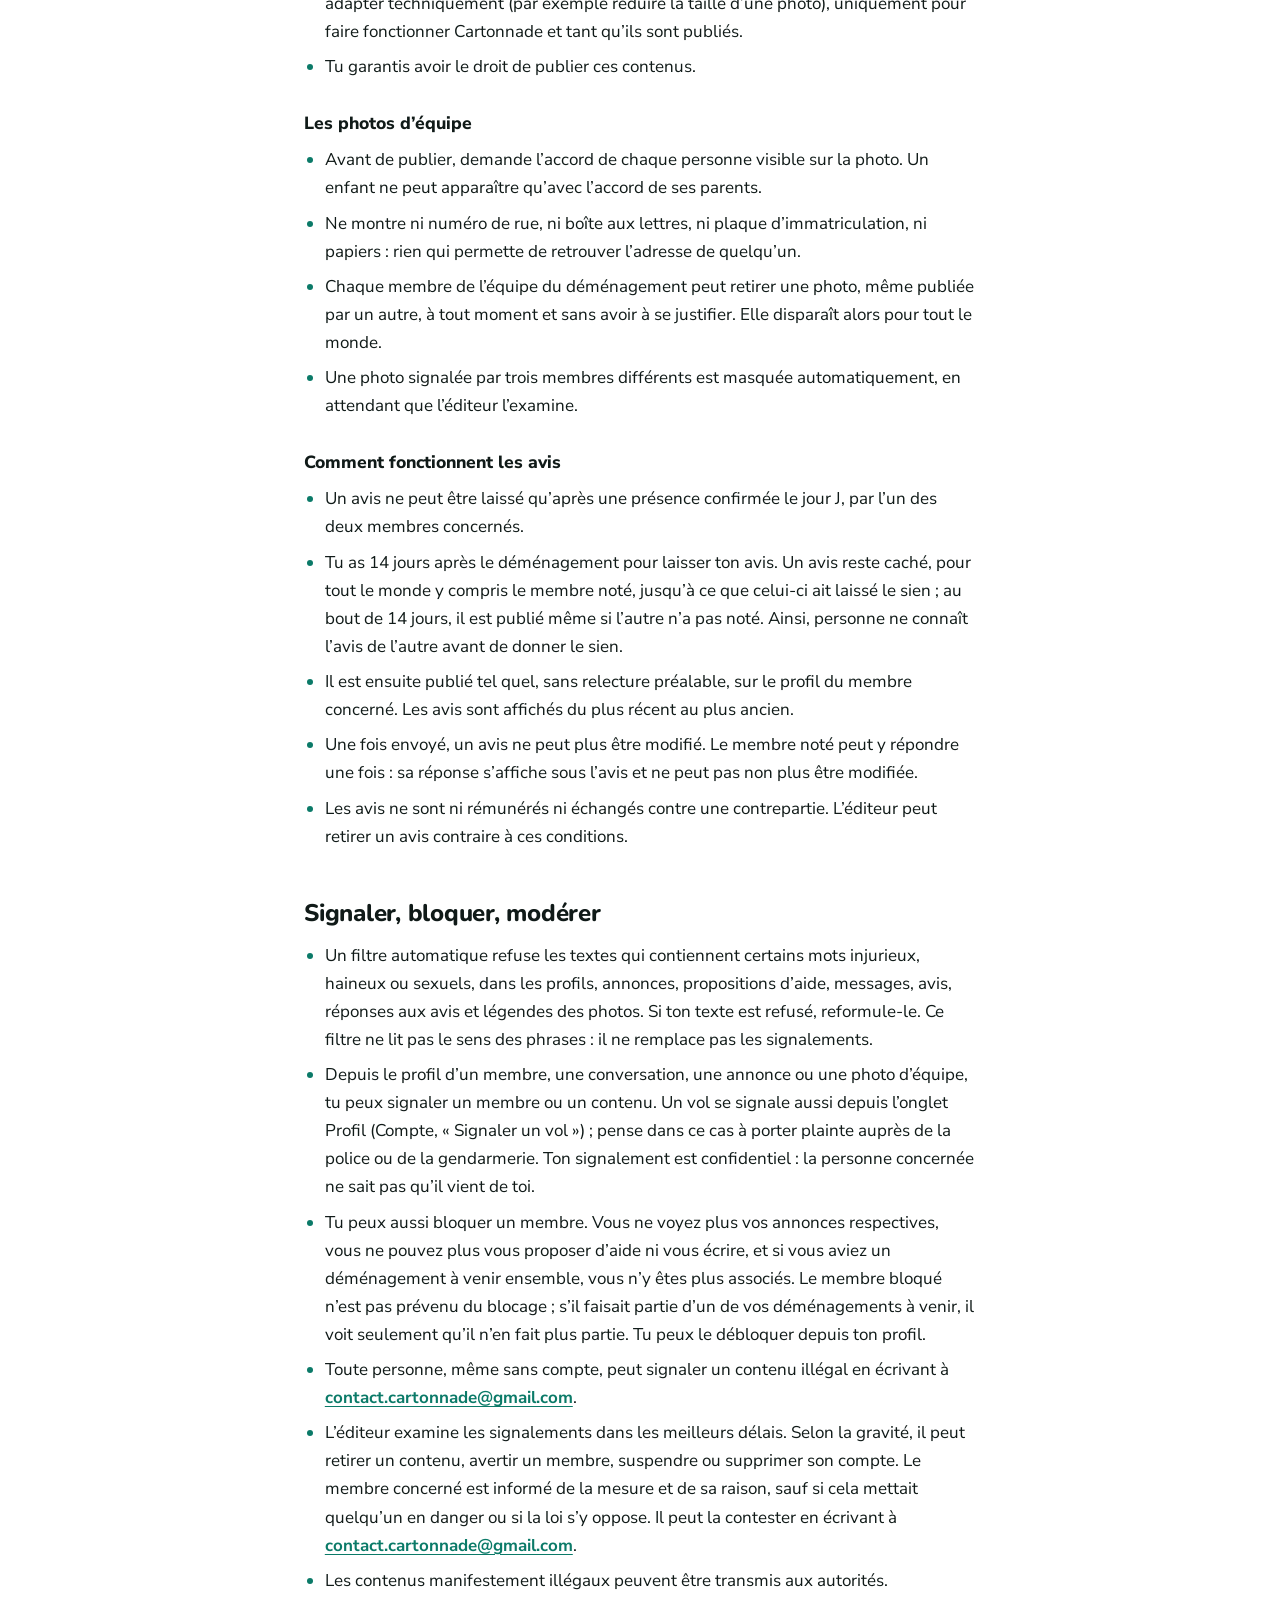
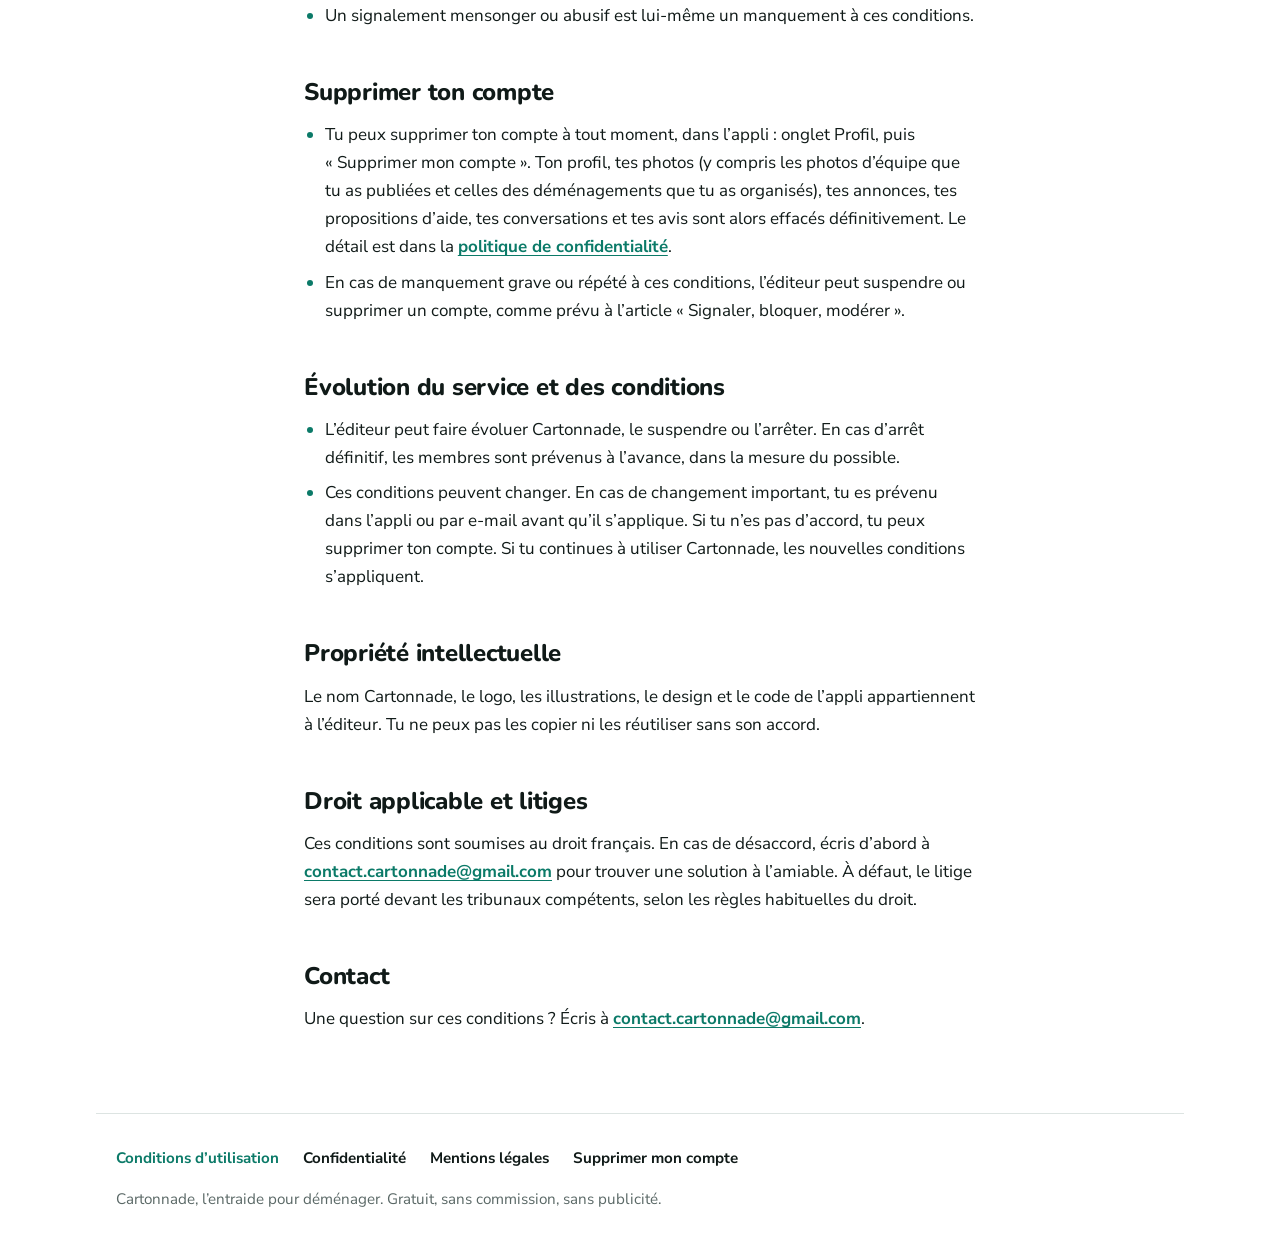
==== commit 8dd37f48: "Vérification d'identité (Didit) : conditions et confidentialité Co-Authored-By: Claude Opus 5.5 <nor" ====
--- a/conditions/index.html
+++ b/conditions/index.html
@@ -73,6 +73,7 @@
   <li>Cartonnade est réservé aux personnes de 18 ans ou plus.</li>
   <li>Tu crées un seul compte, pour toi, avec une adresse e-mail qui t’appartient. Pas de compte au nom d’une entreprise, d’une association ou d’une autre personne.</li>
   <li>Tu donnes des informations exactes (prénom, année de naissance, ville) et, si tu en ajoutes une, une photo qui te représente.</li>
+  <li>La vérification de ta pièce d’identité est facultative. Il est interdit d’utiliser la pièce d’identité ou le visage d’une autre personne.</li>
   <li>Ton mot de passe est personnel. Si tu penses que quelqu’un d’autre utilise ton compte, change ton mot de passe et préviens l’éditeur.</li>
 </ul>
 
@@ -100,7 +101,8 @@
 <h2 id="responsabilites">Ton rôle et celui de l’éditeur</h2>
 <ul>
   <li>Cartonnade est un outil de mise en relation. L’éditeur n’organise pas les déménagements, n’emploie pas les aidants et n’est pas partie aux arrangements entre membres.</li>
-  <li>L’éditeur ne vérifie pas l’identité des membres. Il ne peut pas garantir qu’un membre viendra, sera à l’heure ou se comportera correctement. Fais preuve de bon sens avant de rencontrer quelqu’un.</li>
+  <li>L’éditeur ne vérifie pas lui-même l’identité des membres. Chaque membre peut, s’il le souhaite, faire vérifier sa pièce d’identité par le prestataire Didit : la mention « Pièce d’identité vérifiée » indique seulement que la pièce présentée a été jugée authentique et correspond au visage du membre. Elle ne garantit ni son comportement ni sa fiabilité.</li>
+  <li>L’éditeur ne peut pas garantir qu’un membre viendra, sera à l’heure ou se comportera correctement. Fais preuve de bon sens avant de rencontrer quelqu’un.</li>
   <li>Chaque membre est responsable de ses actes et des dommages qu’il pourrait causer, selon les règles habituelles du droit. Avant le jour J, vérifie ce que couvrent tes assurances (responsabilité civile, assurance habitation), protège tes objets fragiles ou de valeur, et ne porte pas plus que ce que tu peux porter sans risque.</li>
   <li>En cas de danger, appelle le 17 (police) ou le 112.</li>
   <li>L’éditeur fait de son mieux pour que l’appli fonctionne, mais ne peut pas garantir qu’elle sera toujours disponible ni sans erreur. Dans les limites permises par la loi, il n’est pas responsable des relations entre membres ni des dommages qui en résultent, sauf faute de sa part.</li>
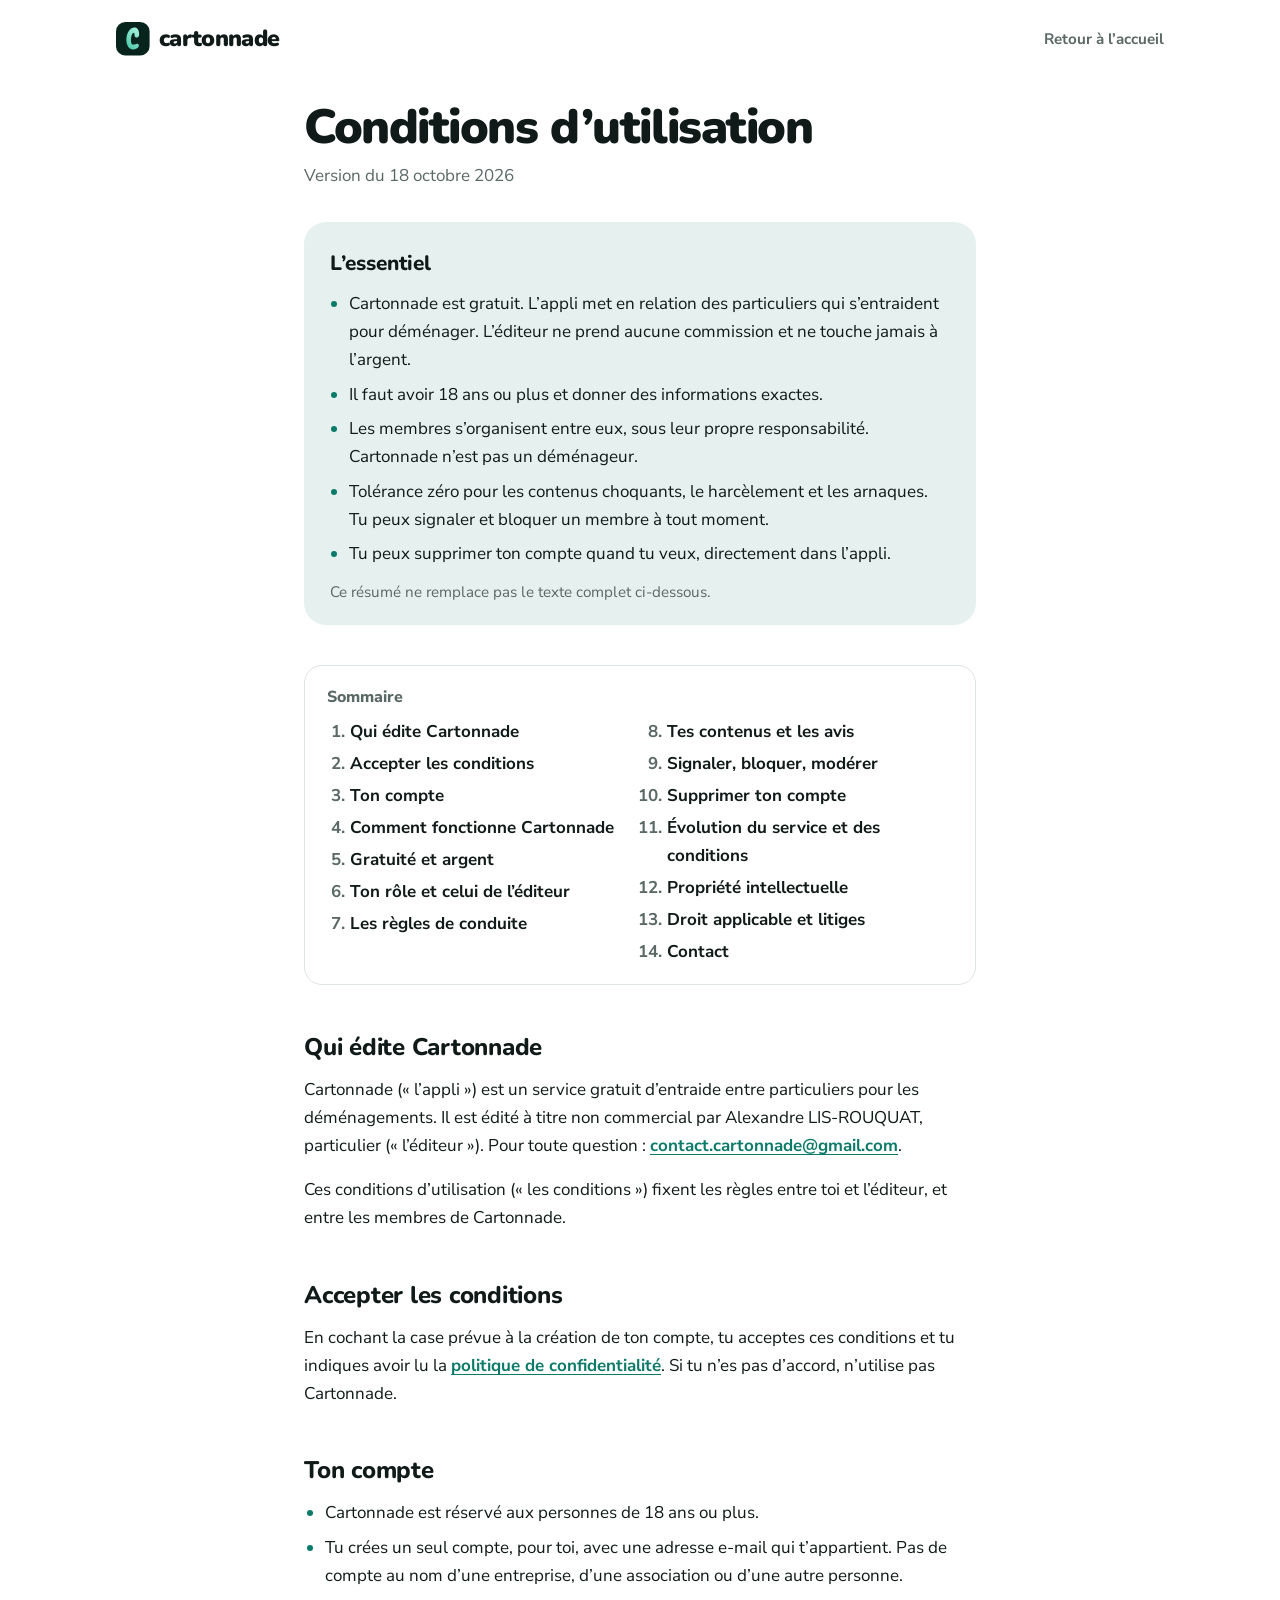
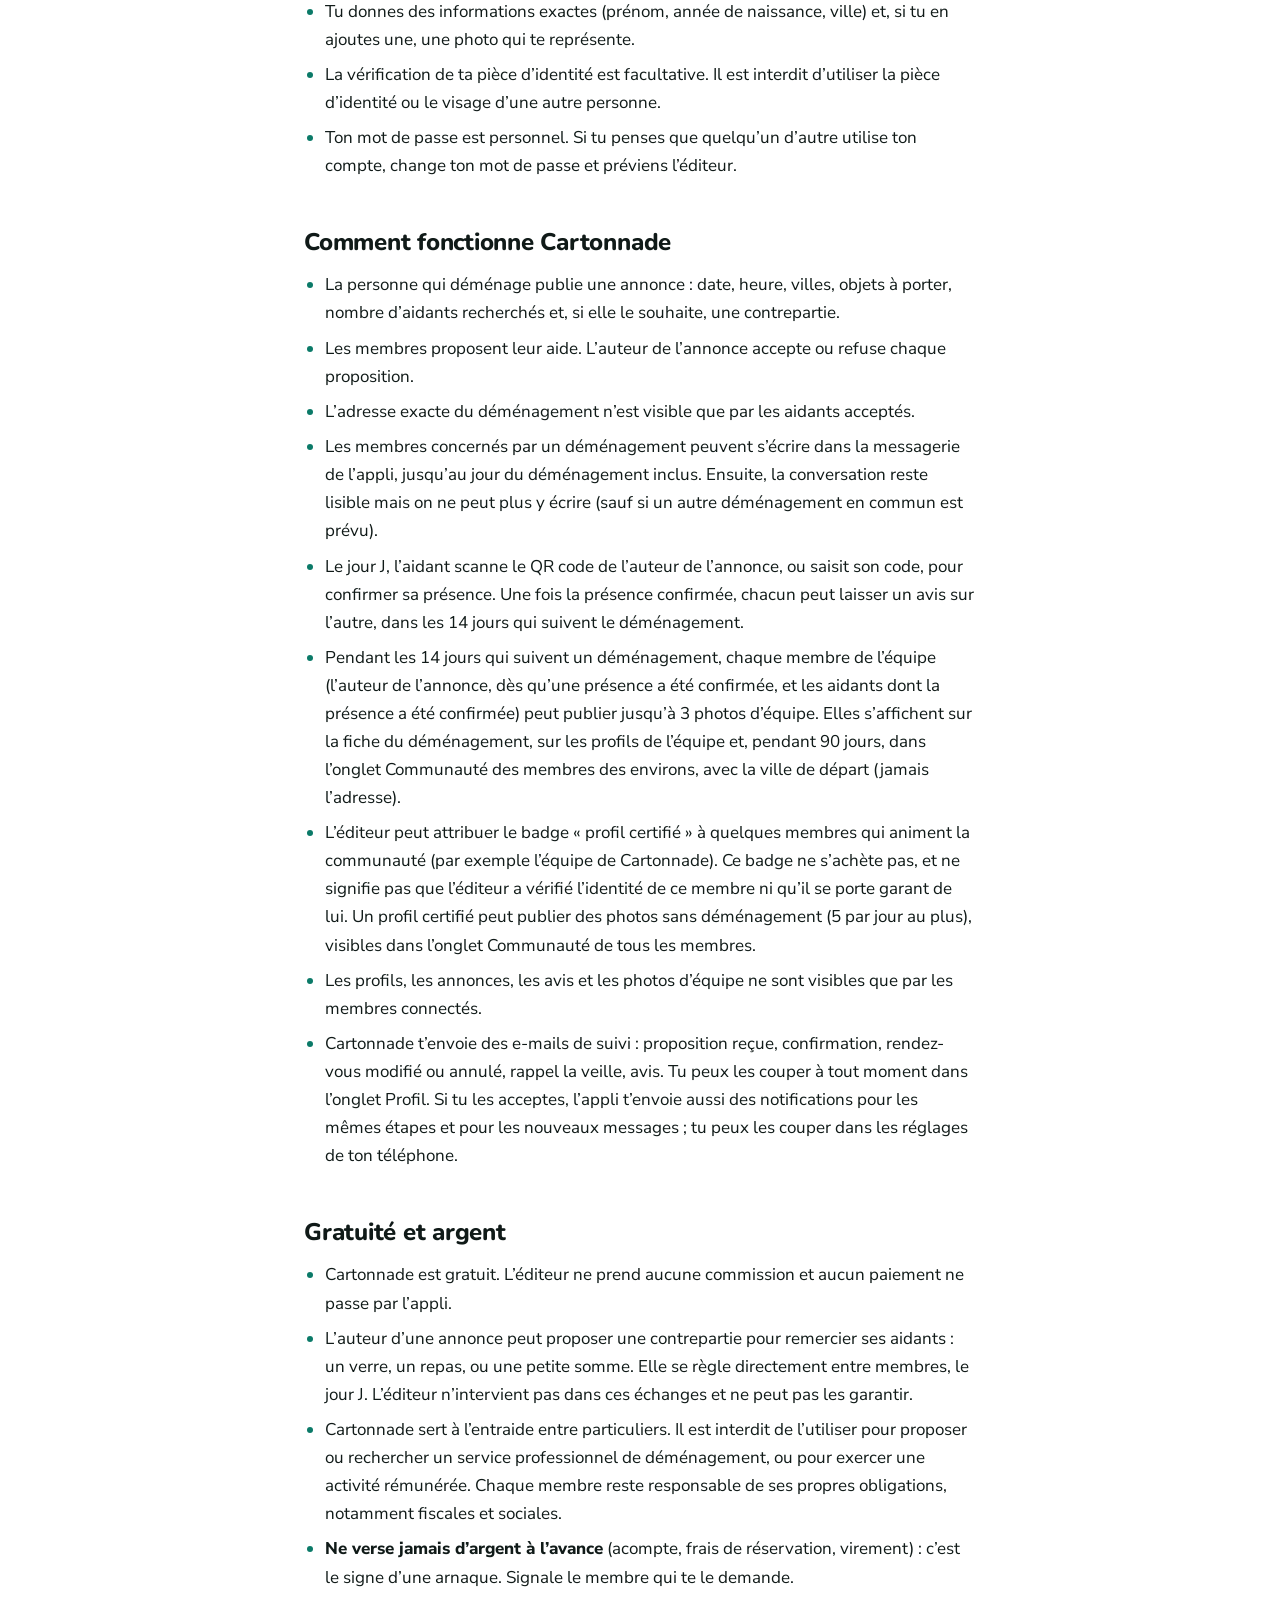
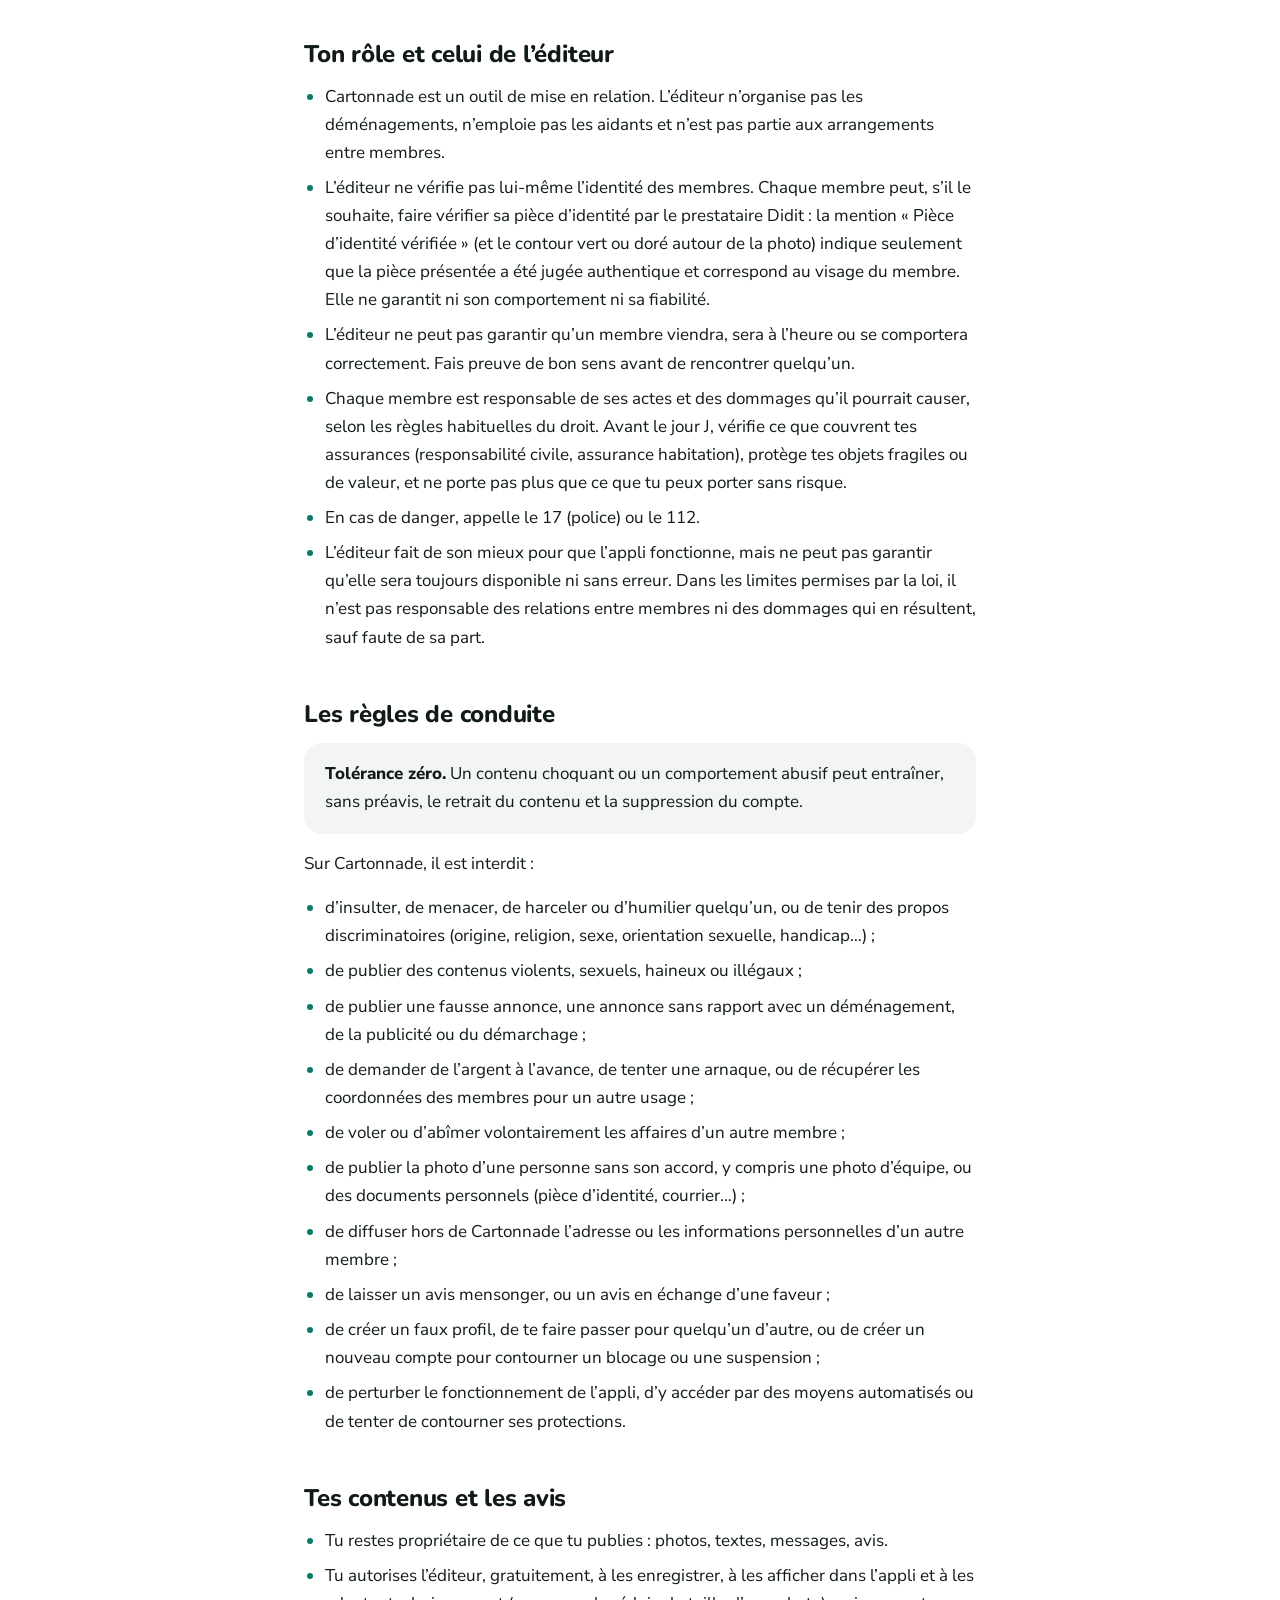
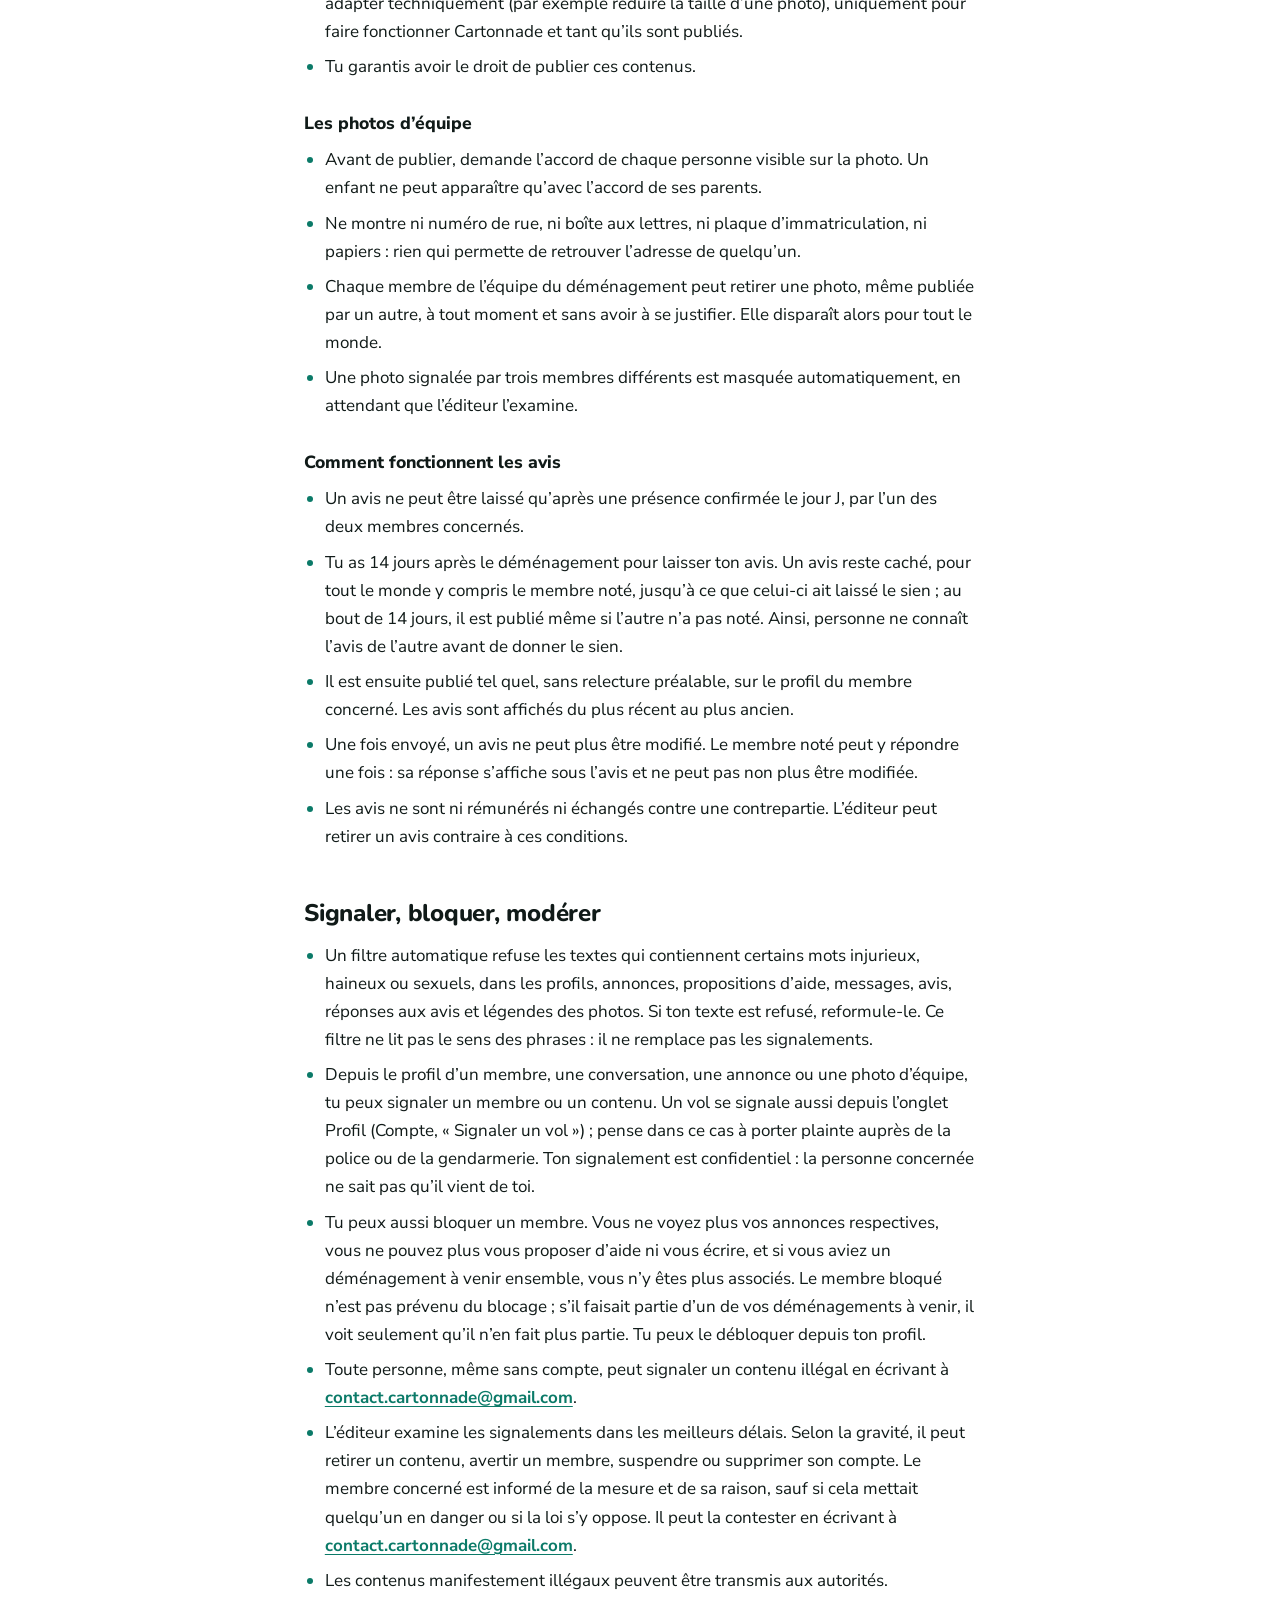
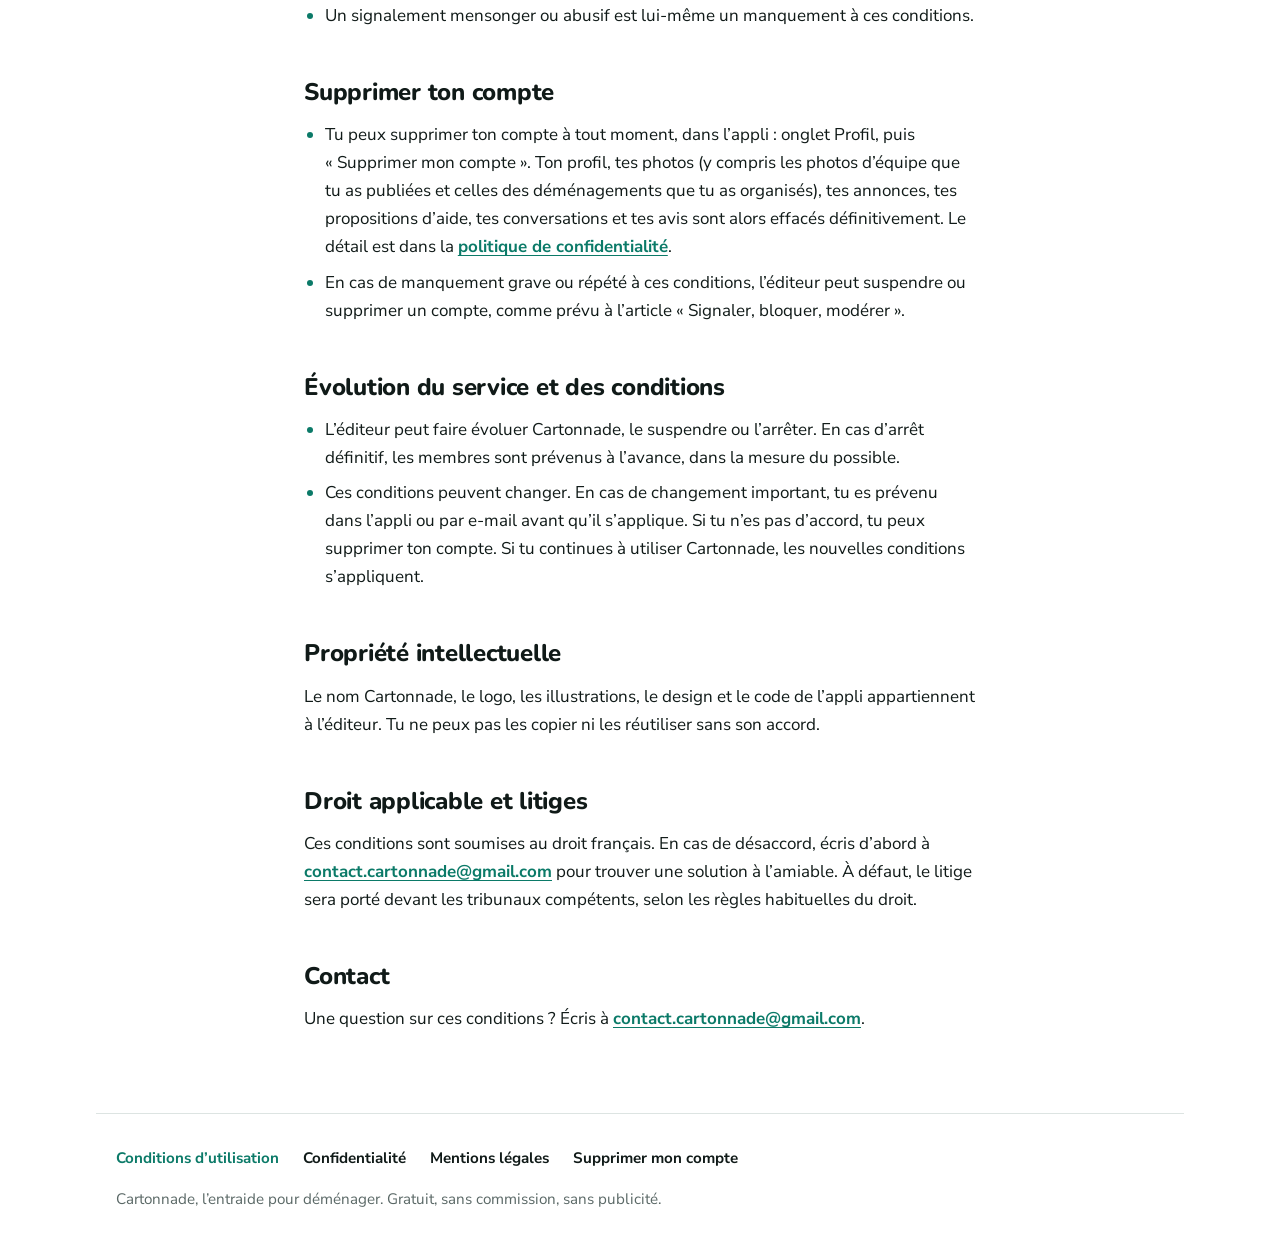
==== commit 95422e30: "Profil vérifié : contour de la photo Co-Authored-By: Claude Opus 5.5 <noreply@anthropic.com> Claude-" ====
--- a/conditions/index.html
+++ b/conditions/index.html
@@ -7,14 +7,16 @@
 <meta name="description" content="Les règles d’utilisation de Cartonnade, l’appli gratuite d’entraide entre particuliers pour déménager.">
 <meta name="theme-color" content="#121414" media="(prefers-color-scheme: dark)">
 <meta name="theme-color" content="#ffffff" media="(prefers-color-scheme: light)">
-<link rel="icon" href="/statique/favicon-32.png" sizes="32x32" type="image/png">
-<link rel="apple-touch-icon" href="/statique/apple-touch-icon.png">
+<link rel="icon" href="/favicon.ico" sizes="16x16 32x32 48x48">
+<link rel="icon" href="/statique/icone-onglet.svg" type="image/svg+xml">
+<link rel="icon" href="/statique/icone-onglet-32.png" sizes="32x32" type="image/png">
+<link rel="apple-touch-icon" href="/statique/icone-apple-180.png">
 <link rel="preload" href="/statique/polices/nunito-900.woff2" as="font" type="font/woff2" crossorigin>
 <link rel="preload" href="/statique/polices/nunito-sans-400.woff2" as="font" type="font/woff2" crossorigin>
 <link rel="stylesheet" href="/statique/style.css">
 <meta property="og:title" content="Conditions d’utilisation">
 <meta property="og:description" content="Les règles d’utilisation de Cartonnade, l’appli gratuite d’entraide entre particuliers pour déménager.">
-<meta property="og:image" content="https://cartonnade.fr/statique/icone-512.png">
+<meta property="og:image" content="https://cartonnade.fr/statique/icone-partage-512.png">
 <meta property="og:locale" content="fr_FR">
 </head>
 <body>
@@ -101,7 +103,7 @@
 <h2 id="responsabilites">Ton rôle et celui de l’éditeur</h2>
 <ul>
   <li>Cartonnade est un outil de mise en relation. L’éditeur n’organise pas les déménagements, n’emploie pas les aidants et n’est pas partie aux arrangements entre membres.</li>
-  <li>L’éditeur ne vérifie pas lui-même l’identité des membres. Chaque membre peut, s’il le souhaite, faire vérifier sa pièce d’identité par le prestataire Didit : la mention « Pièce d’identité vérifiée » indique seulement que la pièce présentée a été jugée authentique et correspond au visage du membre. Elle ne garantit ni son comportement ni sa fiabilité.</li>
+  <li>L’éditeur ne vérifie pas lui-même l’identité des membres. Chaque membre peut, s’il le souhaite, faire vérifier sa pièce d’identité par le prestataire Didit : la mention « Pièce d’identité vérifiée » (et le contour vert ou doré autour de la photo) indique seulement que la pièce présentée a été jugée authentique et correspond au visage du membre. Elle ne garantit ni son comportement ni sa fiabilité.</li>
   <li>L’éditeur ne peut pas garantir qu’un membre viendra, sera à l’heure ou se comportera correctement. Fais preuve de bon sens avant de rencontrer quelqu’un.</li>
   <li>Chaque membre est responsable de ses actes et des dommages qu’il pourrait causer, selon les règles habituelles du droit. Avant le jour J, vérifie ce que couvrent tes assurances (responsabilité civile, assurance habitation), protège tes objets fragiles ou de valeur, et ne porte pas plus que ce que tu peux porter sans risque.</li>
   <li>En cas de danger, appelle le 17 (police) ou le 112.</li>
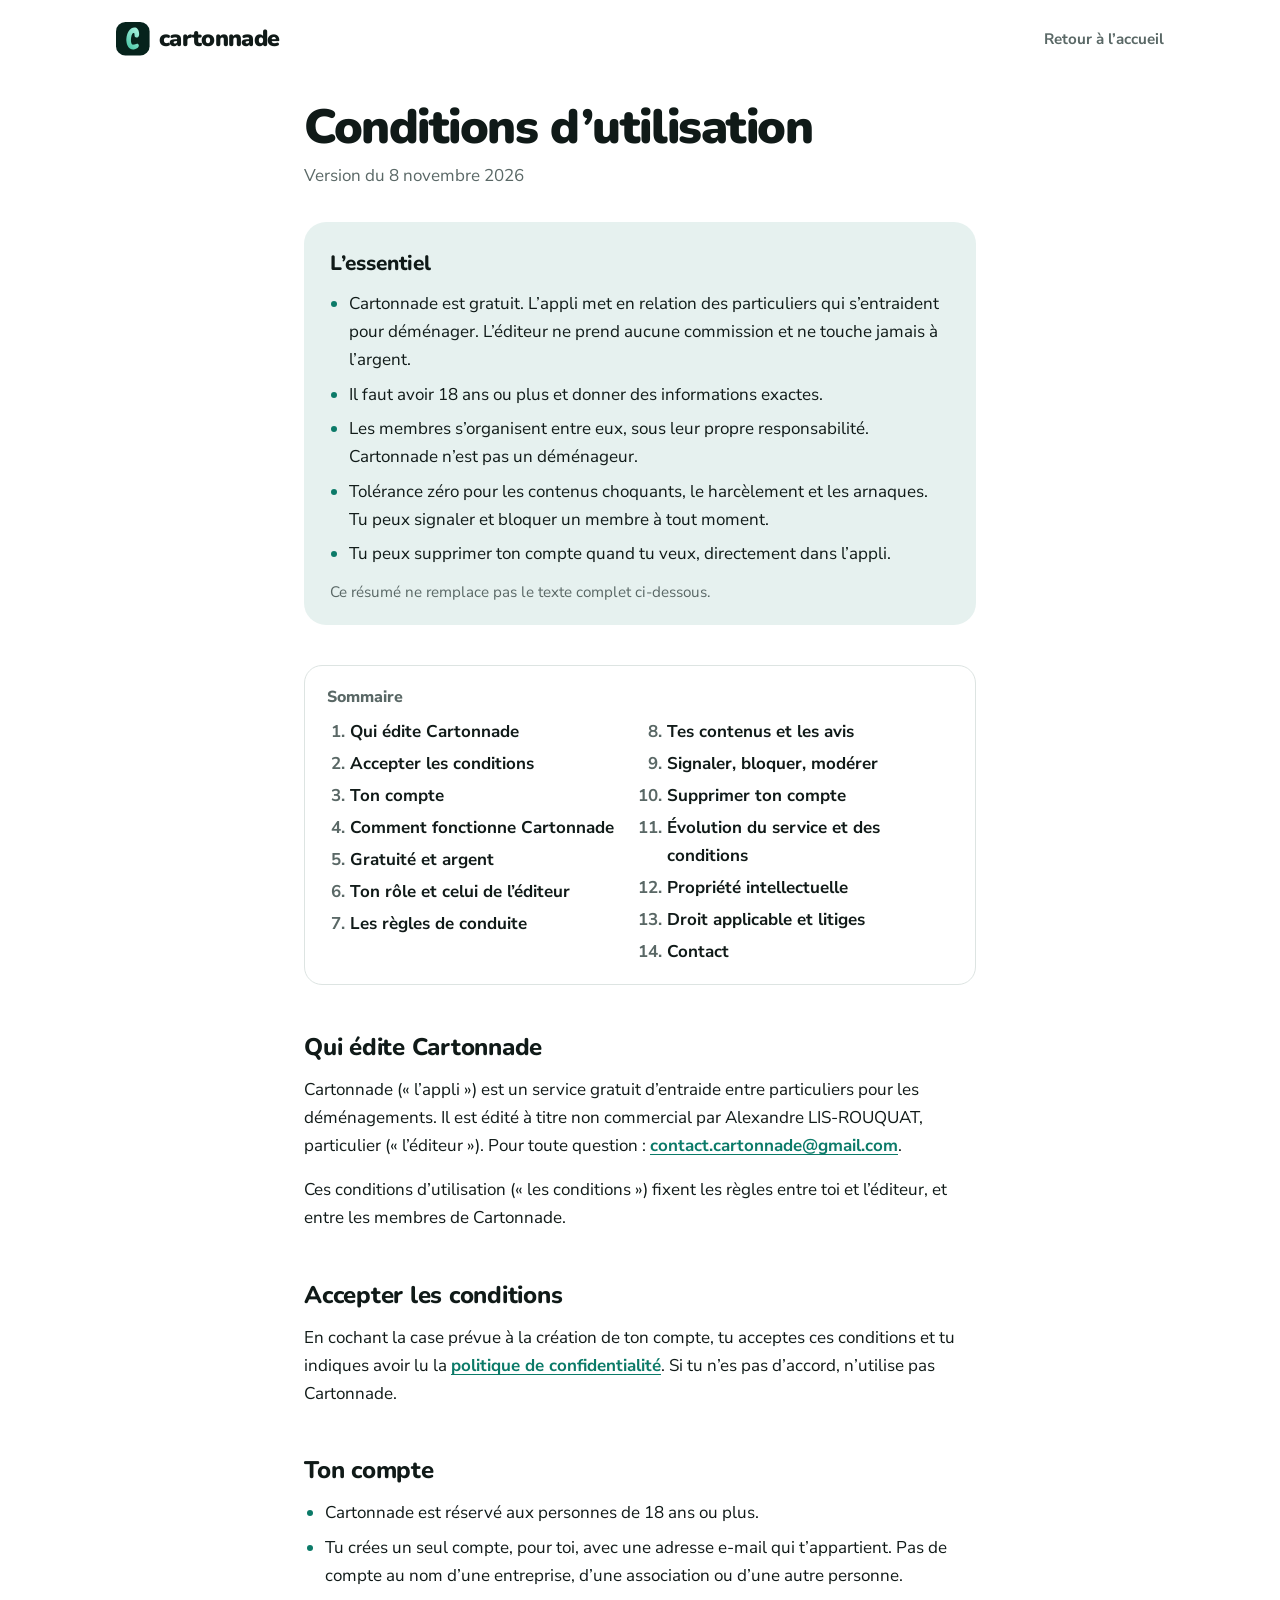
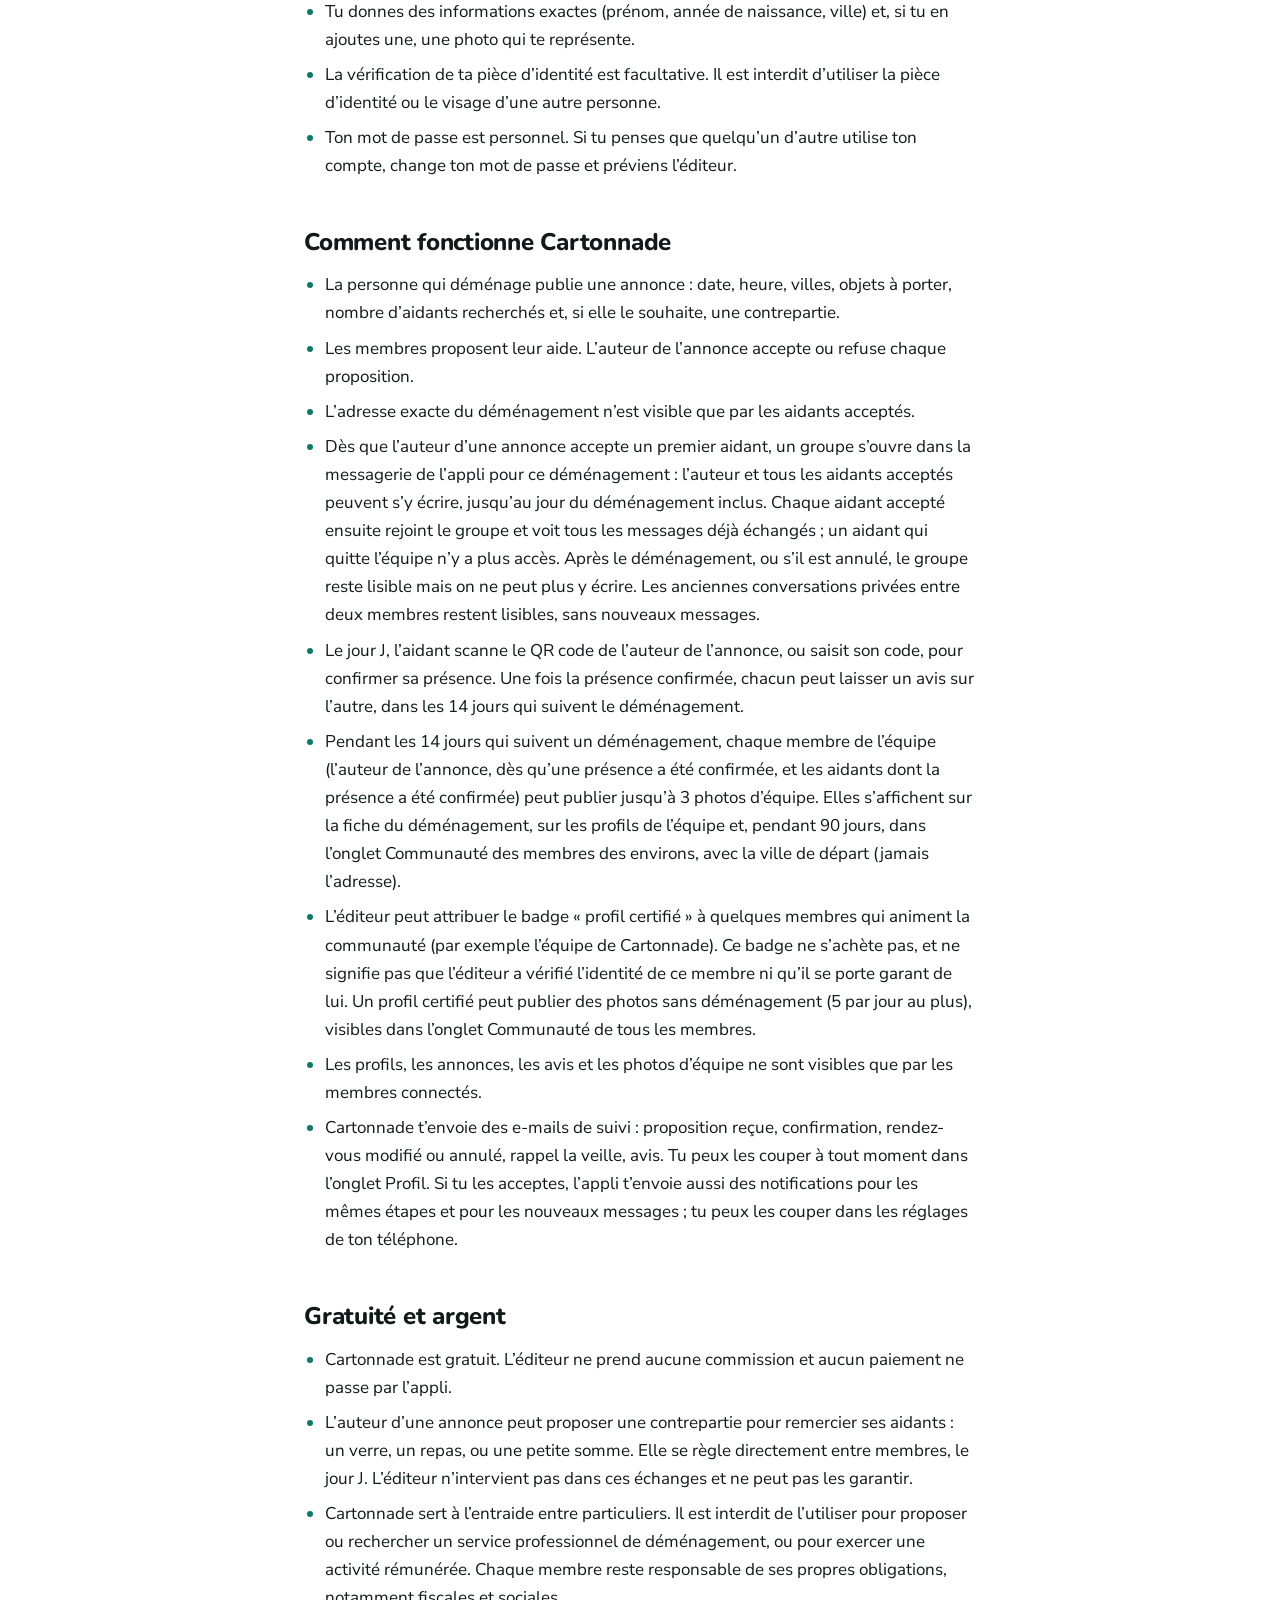
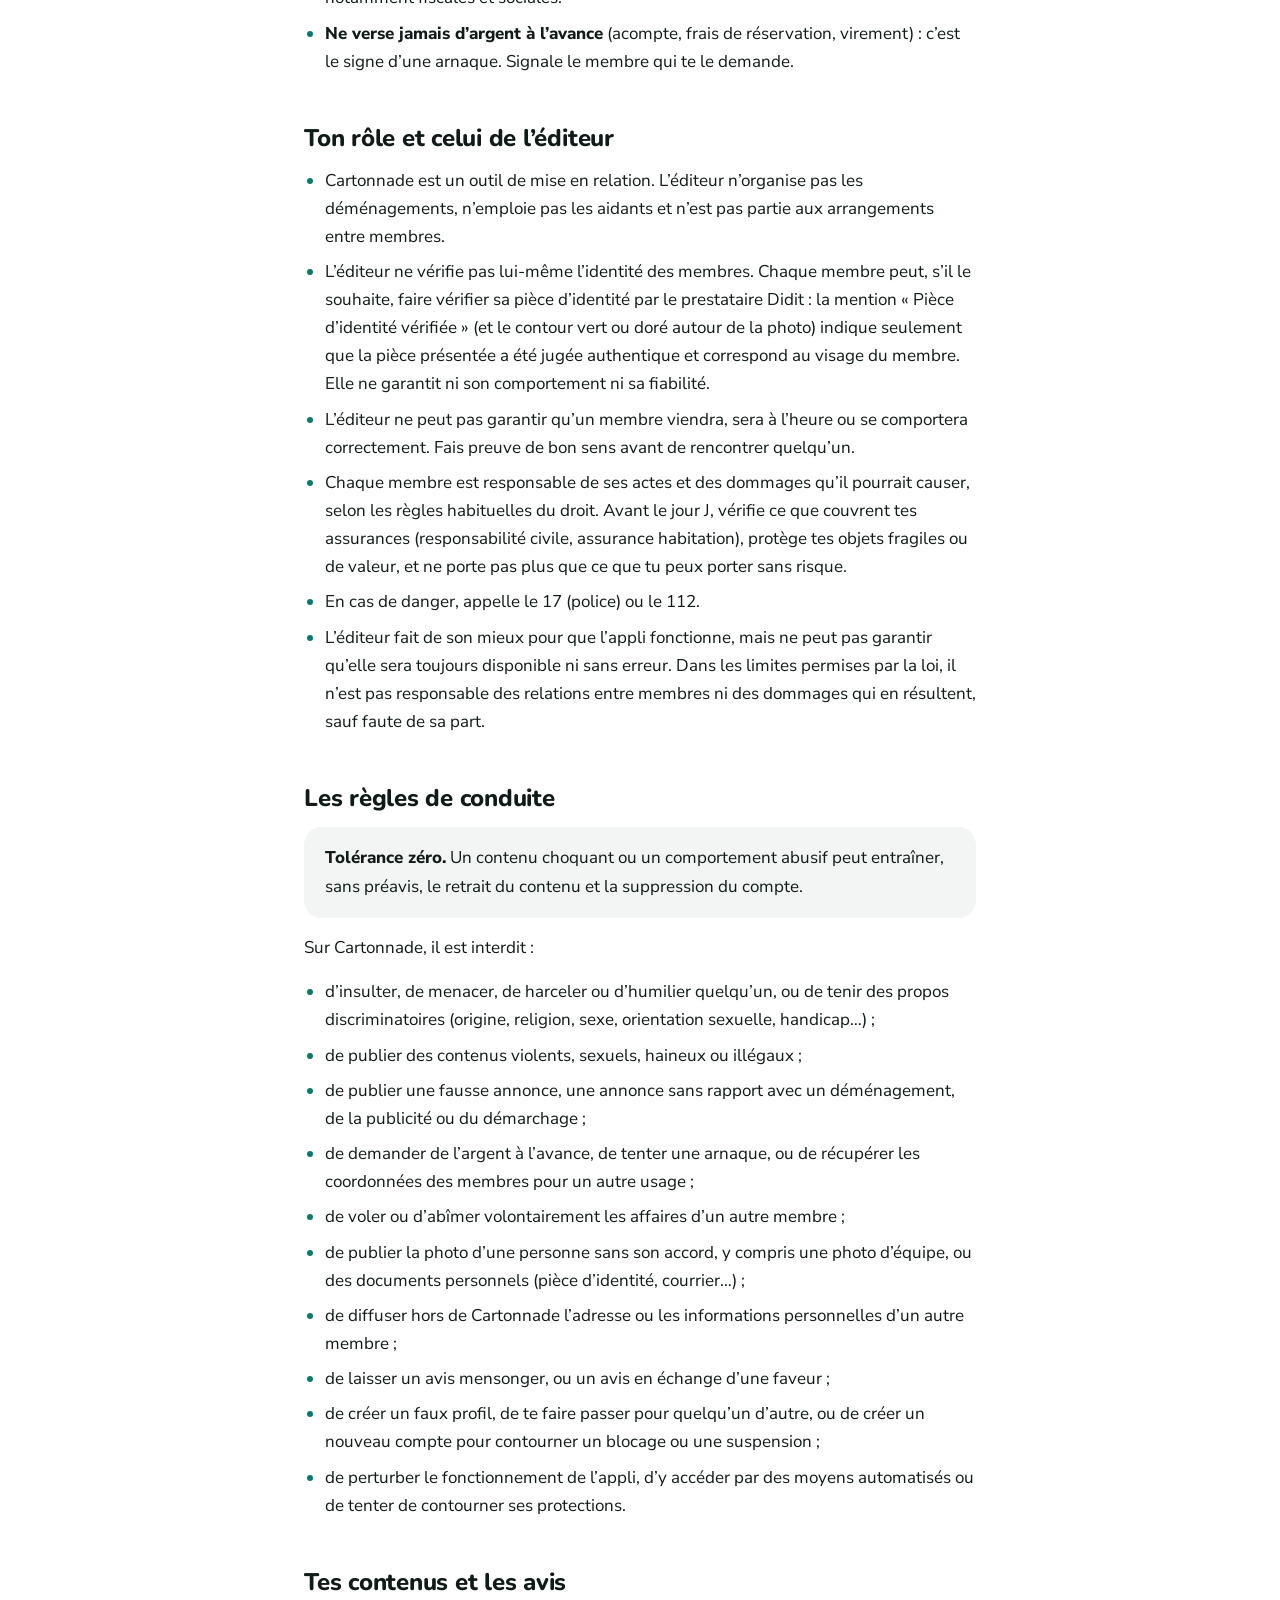
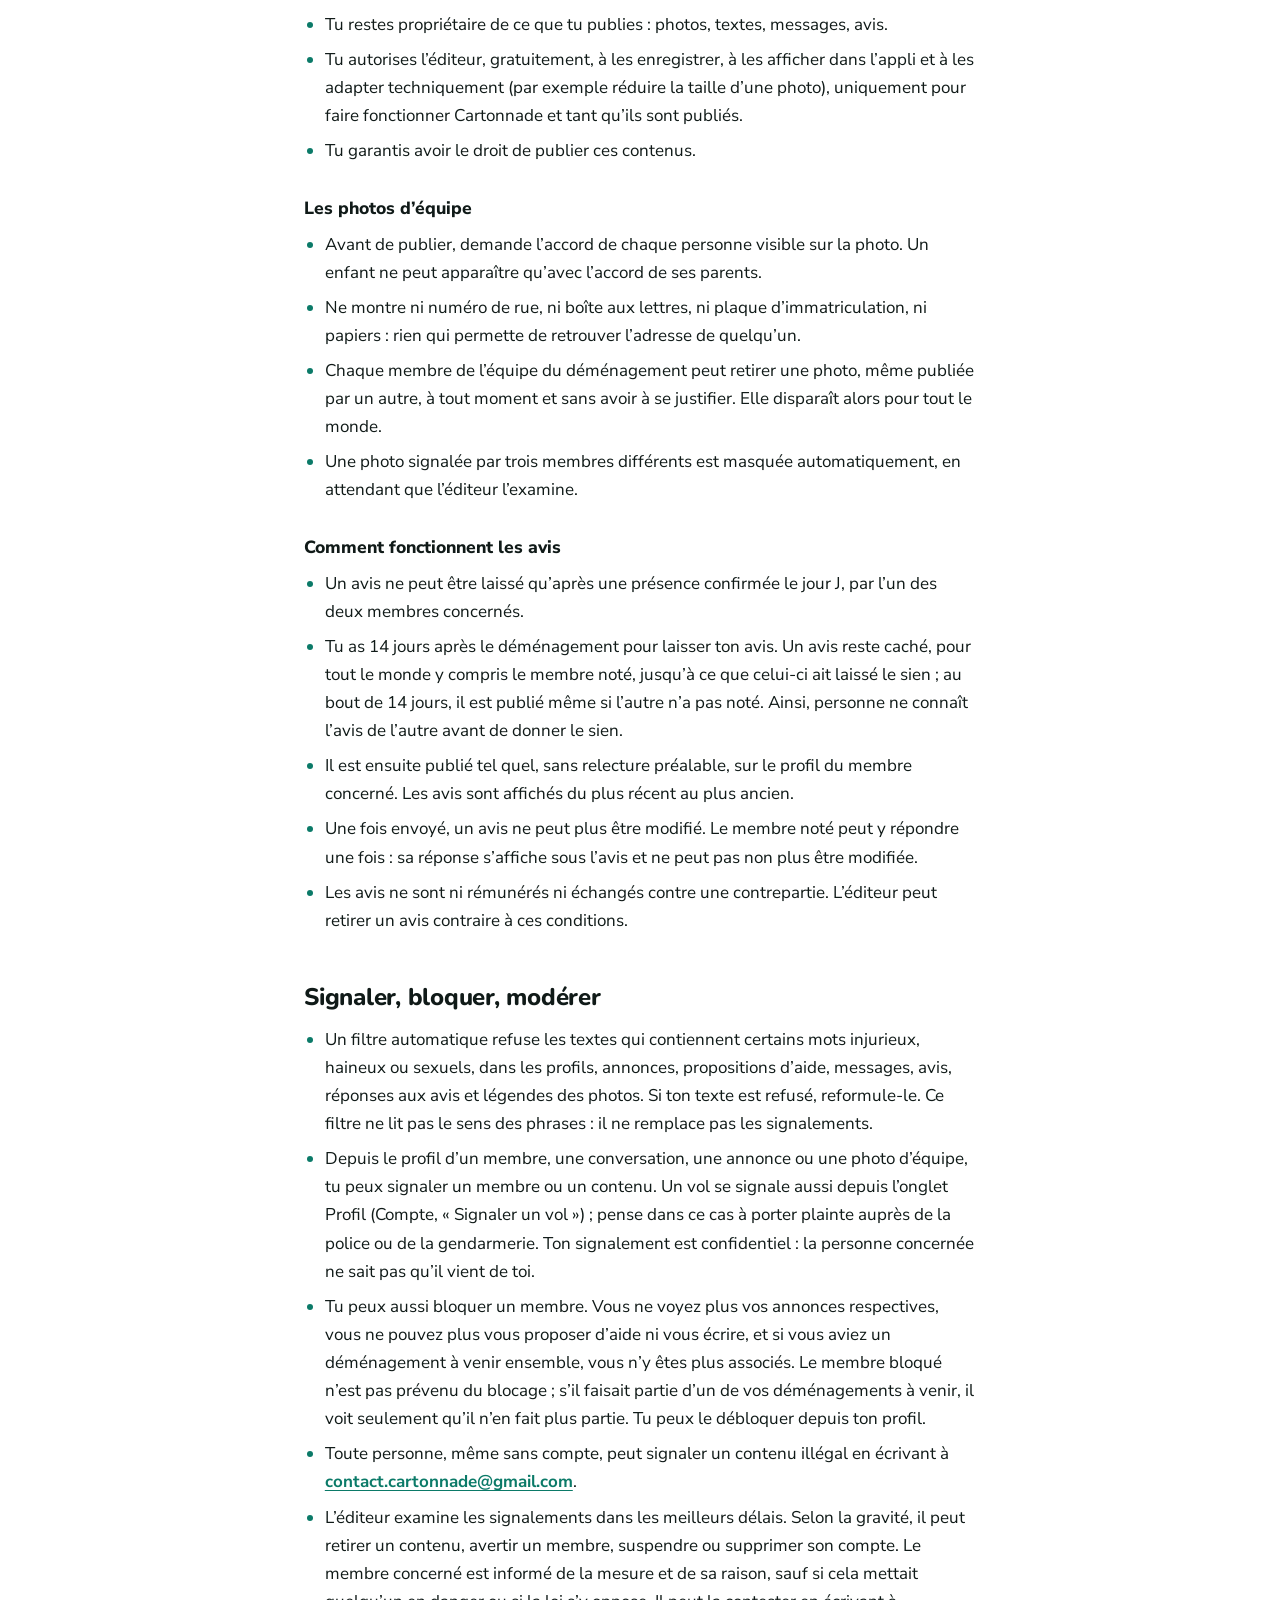
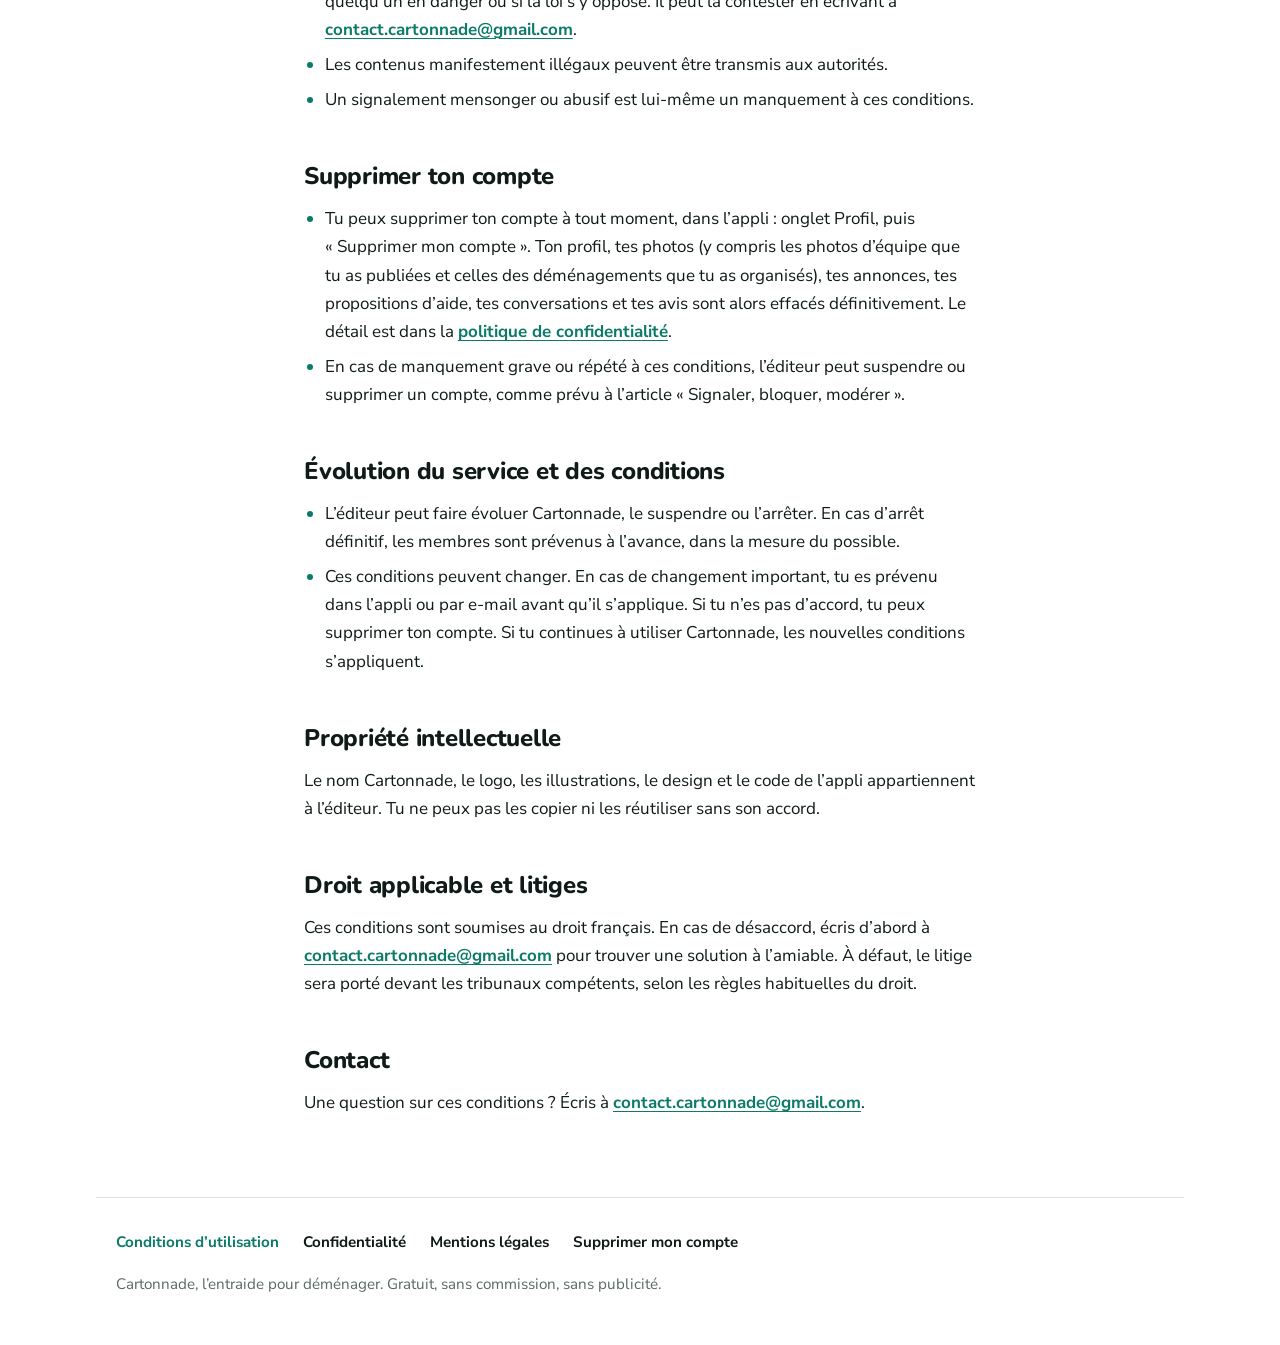
==== commit 7ff0a722: "Pages légales : groupe de l'équipe (version du 8 novembre 2026) Co-Authored-By: Claude Opus 5.5 <nor" ====
--- a/conditions/index.html
+++ b/conditions/index.html
@@ -28,7 +28,7 @@
 <main id="contenu">
 <div class="document">
 <h1>Conditions d’utilisation</h1>
-<p class="version">Version du 18 octobre 2026</p>
+<p class="version">Version du 8 novembre 2026</p>
 
 <section class="essentiel" aria-labelledby="essentiel">
   <h2 id="essentiel">L’essentiel</h2>
@@ -84,7 +84,7 @@
   <li>La personne qui déménage publie une annonce : date, heure, villes, objets à porter, nombre d’aidants recherchés et, si elle le souhaite, une contrepartie.</li>
   <li>Les membres proposent leur aide. L’auteur de l’annonce accepte ou refuse chaque proposition.</li>
   <li>L’adresse exacte du déménagement n’est visible que par les aidants acceptés.</li>
-  <li>Les membres concernés par un déménagement peuvent s’écrire dans la messagerie de l’appli, jusqu’au jour du déménagement inclus. Ensuite, la conversation reste lisible mais on ne peut plus y écrire (sauf si un autre déménagement en commun est prévu).</li>
+  <li>Dès que l’auteur d’une annonce accepte un premier aidant, un groupe s’ouvre dans la messagerie de l’appli pour ce déménagement : l’auteur et tous les aidants acceptés peuvent s’y écrire, jusqu’au jour du déménagement inclus. Chaque aidant accepté ensuite rejoint le groupe et voit tous les messages déjà échangés ; un aidant qui quitte l’équipe n’y a plus accès. Après le déménagement, ou s’il est annulé, le groupe reste lisible mais on ne peut plus y écrire. Les anciennes conversations privées entre deux membres restent lisibles, sans nouveaux messages.</li>
   <li>Le jour J, l’aidant scanne le QR code de l’auteur de l’annonce, ou saisit son code, pour confirmer sa présence. Une fois la présence confirmée, chacun peut laisser un avis sur l’autre, dans les 14 jours qui suivent le déménagement.</li>
   <li>Pendant les 14 jours qui suivent un déménagement, chaque membre de l’équipe (l’auteur de l’annonce, dès qu’une présence a été confirmée, et les aidants dont la présence a été confirmée) peut publier jusqu’à 3 photos d’équipe. Elles s’affichent sur la fiche du déménagement, sur les profils de l’équipe et, pendant 90 jours, dans l’onglet Communauté des membres des environs, avec la ville de départ (jamais l’adresse).</li>
   <li>L’éditeur peut attribuer le badge « profil certifié » à quelques membres qui animent la communauté (par exemple l’équipe de Cartonnade). Ce badge ne s’achète pas, et ne signifie pas que l’éditeur a vérifié l’identité de ce membre ni qu’il se porte garant de lui. Un profil certifié peut publier des photos sans déménagement (5 par jour au plus), visibles dans l’onglet Communauté de tous les membres.</li>
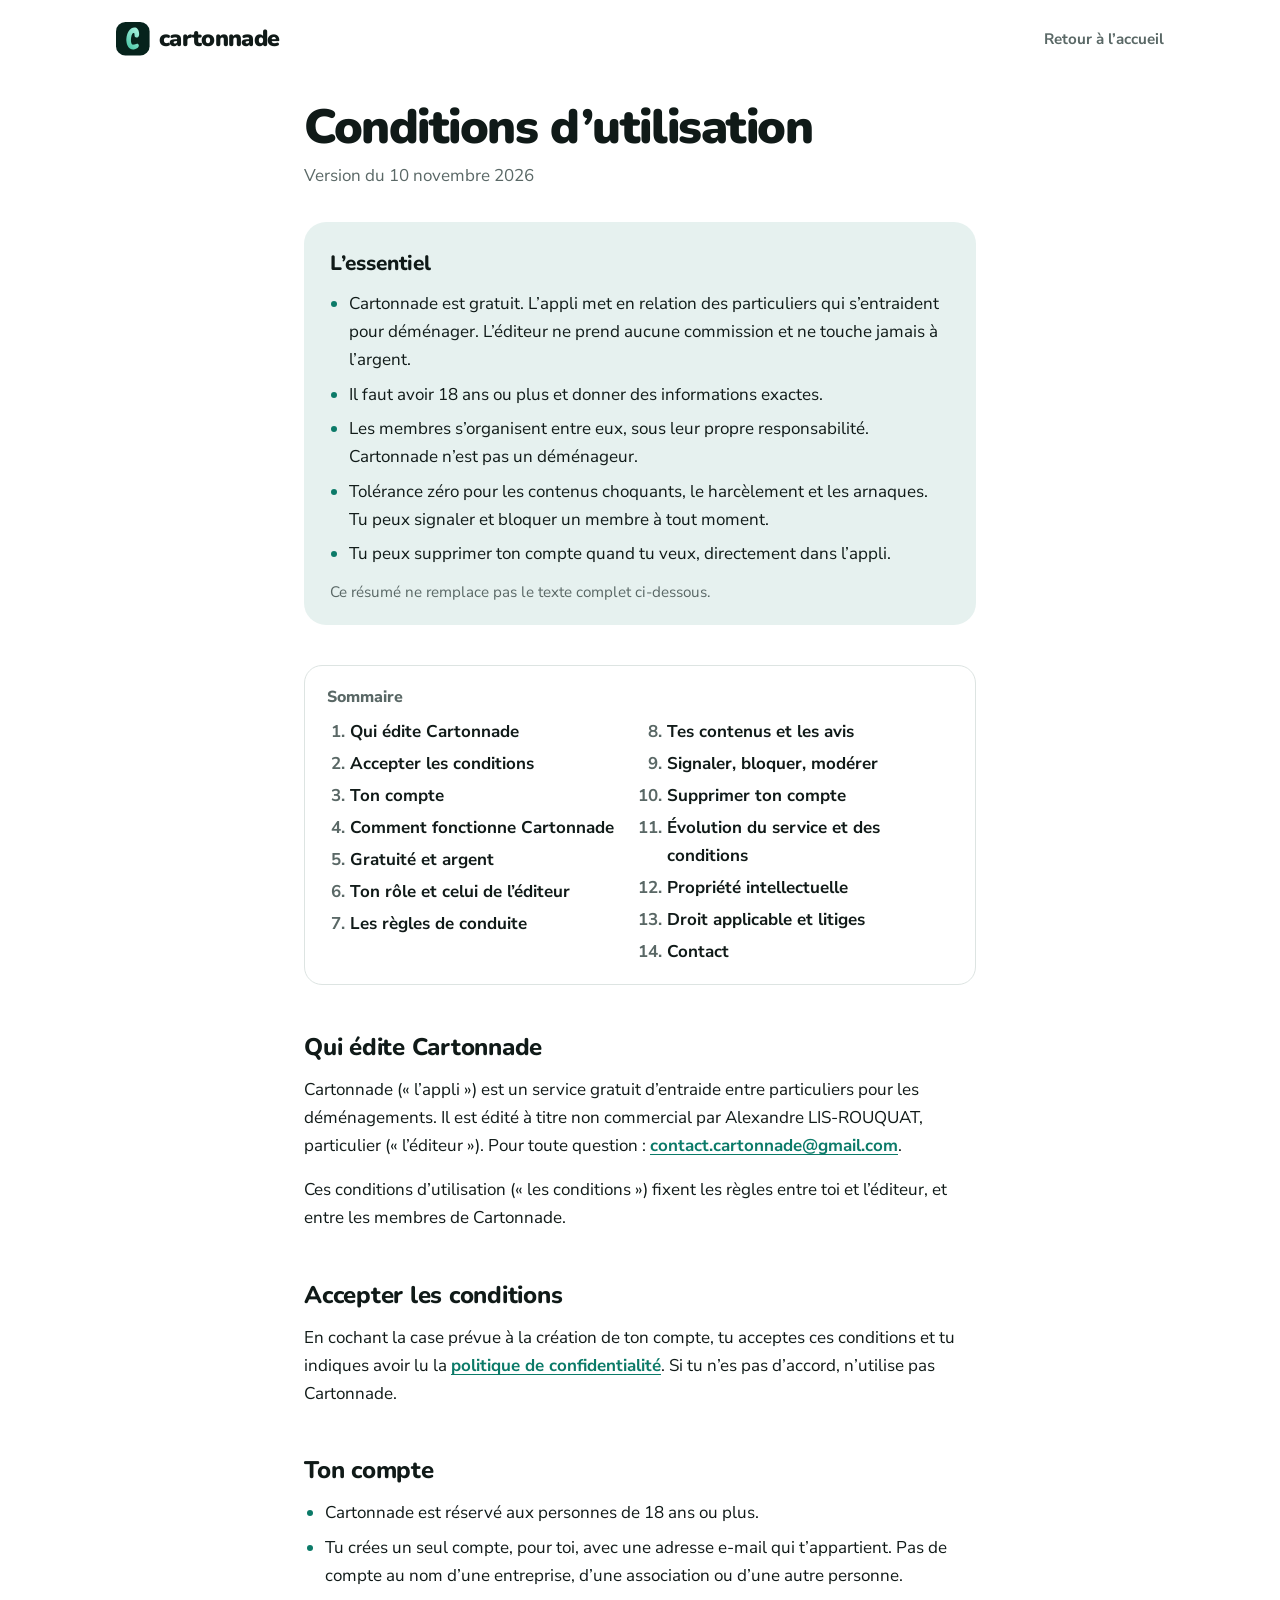
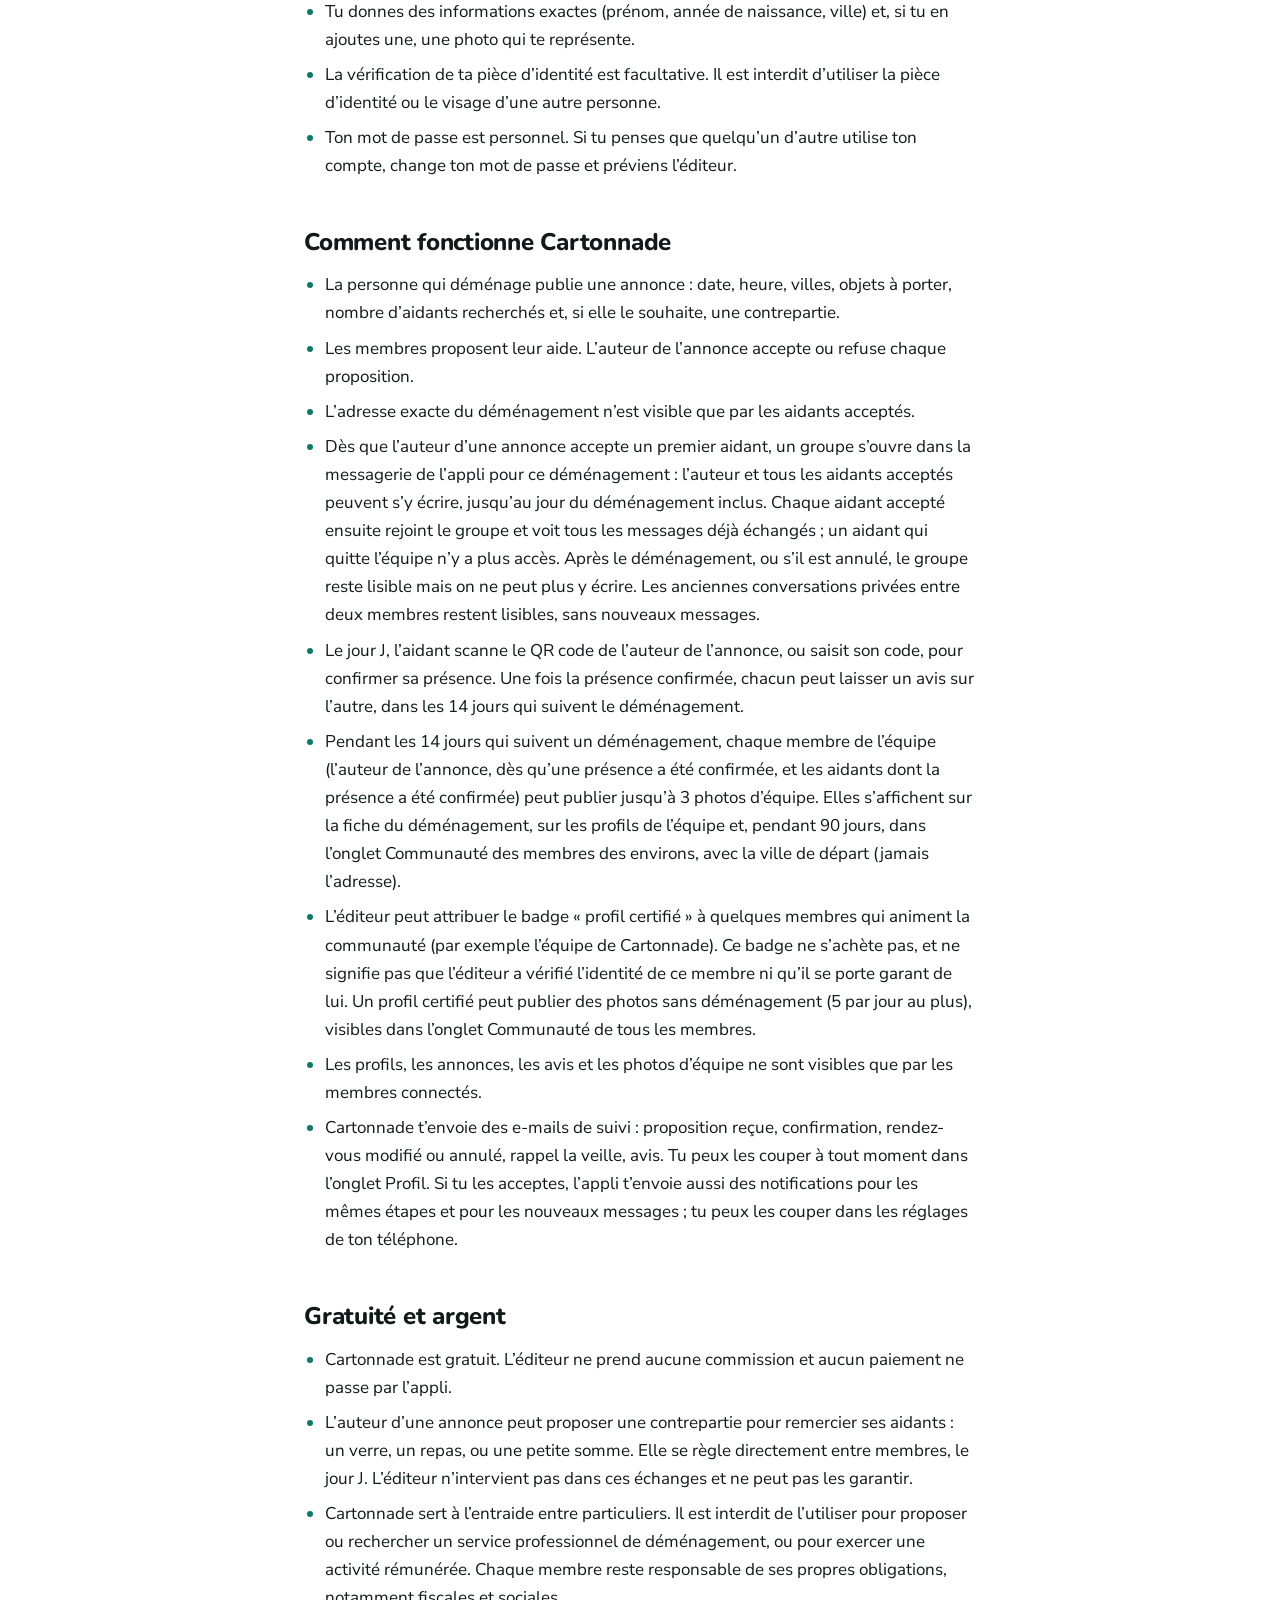
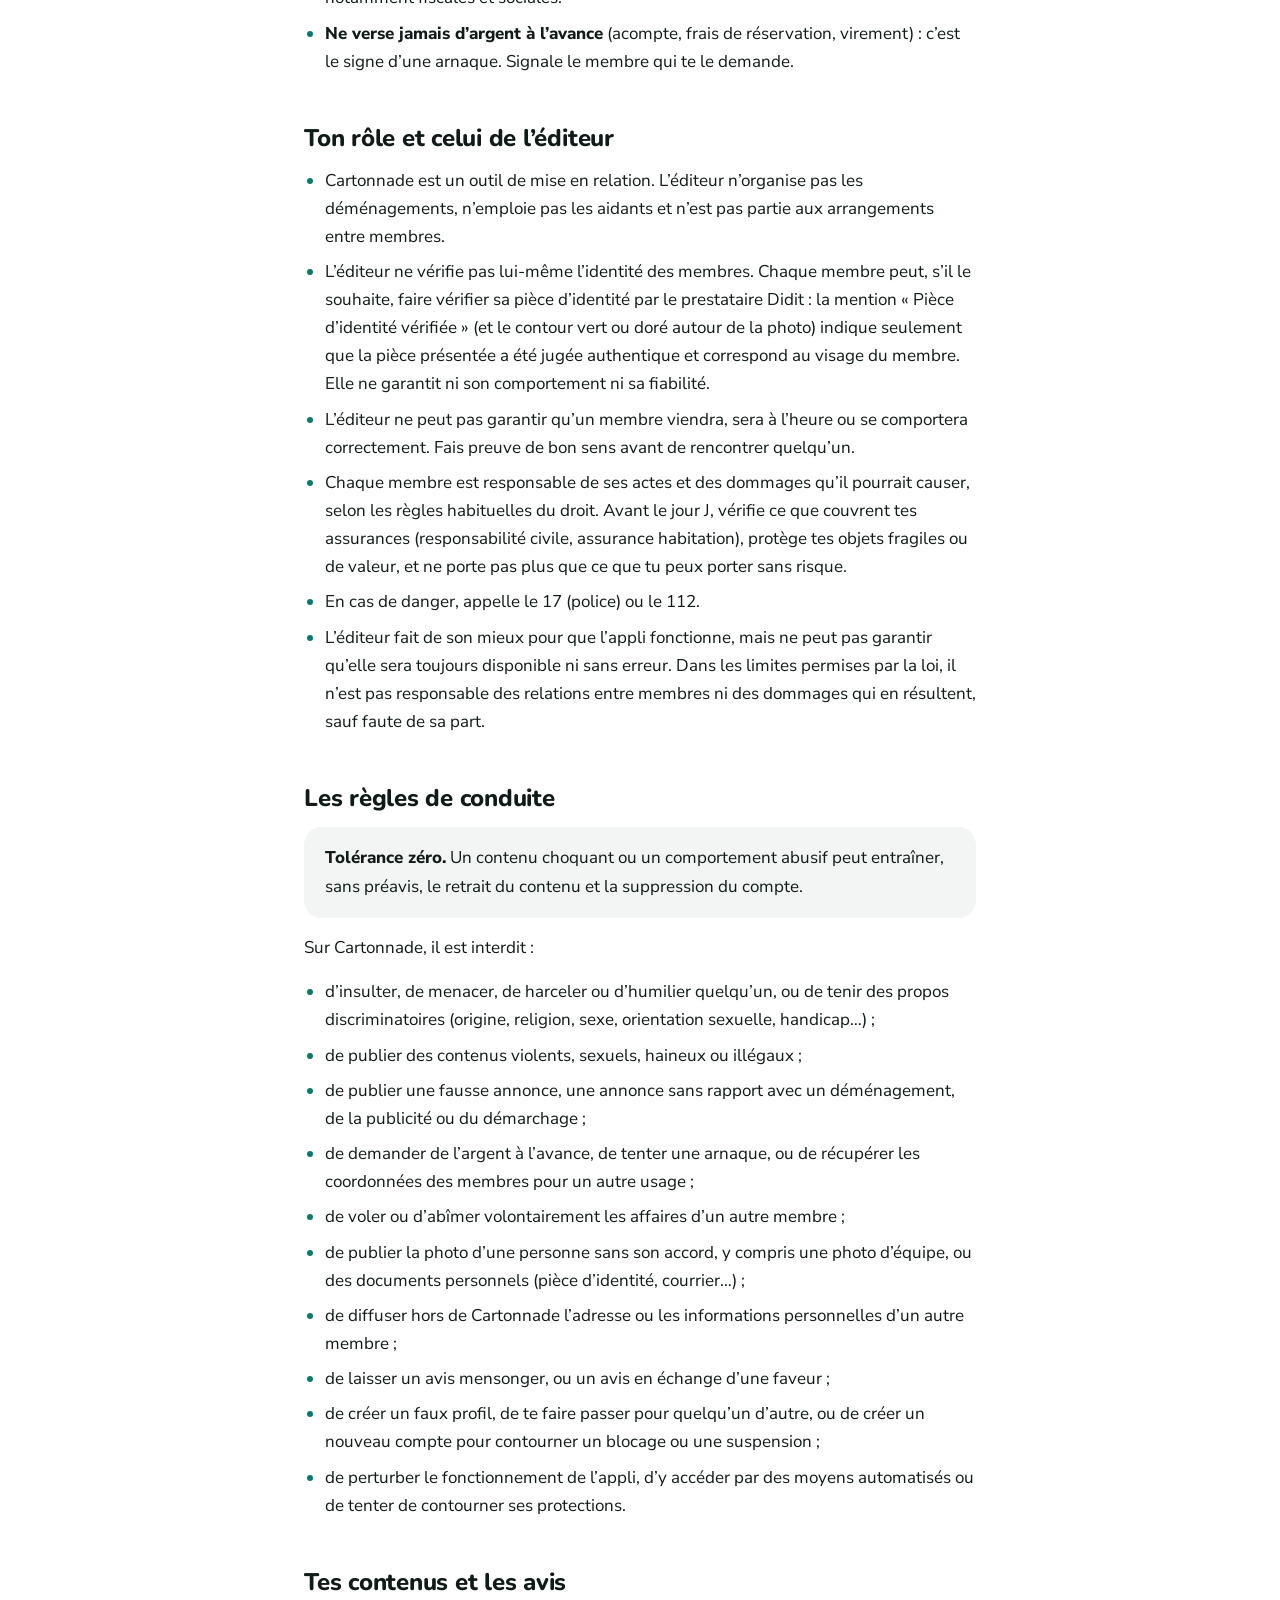
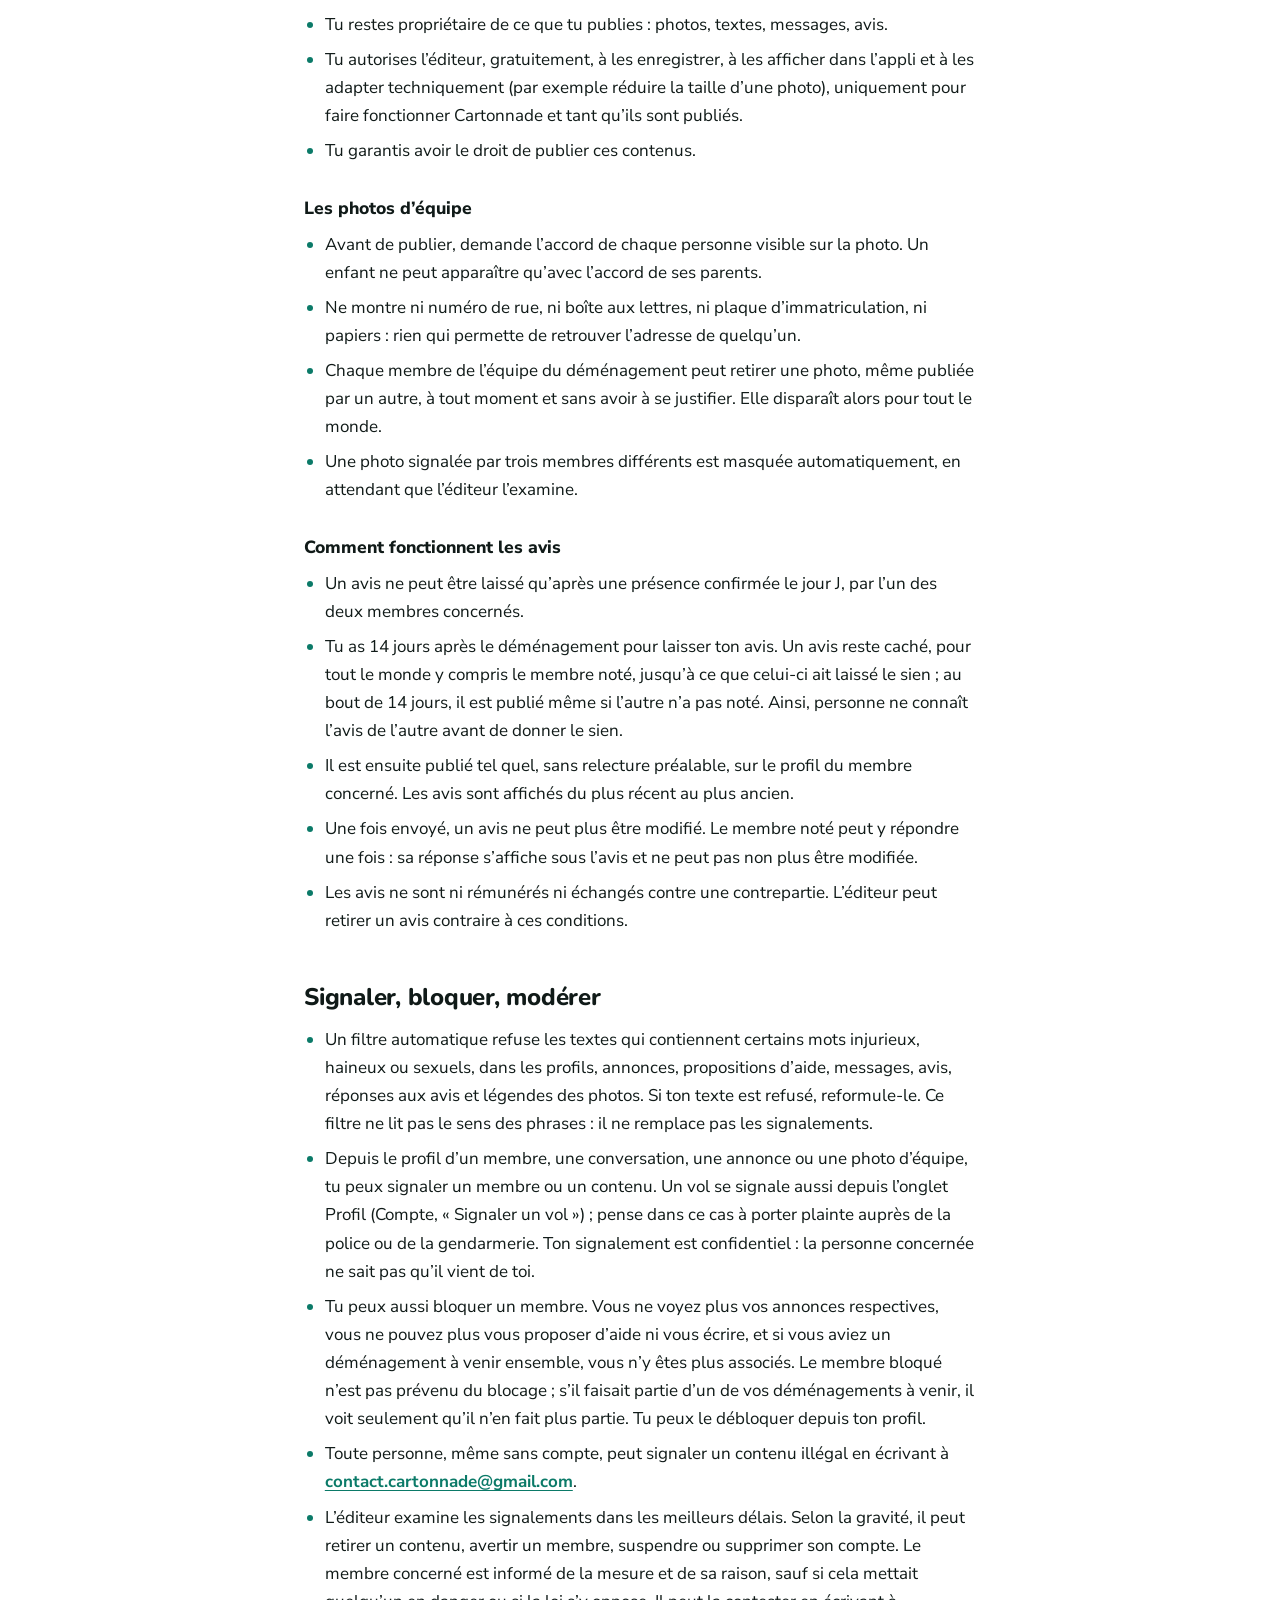
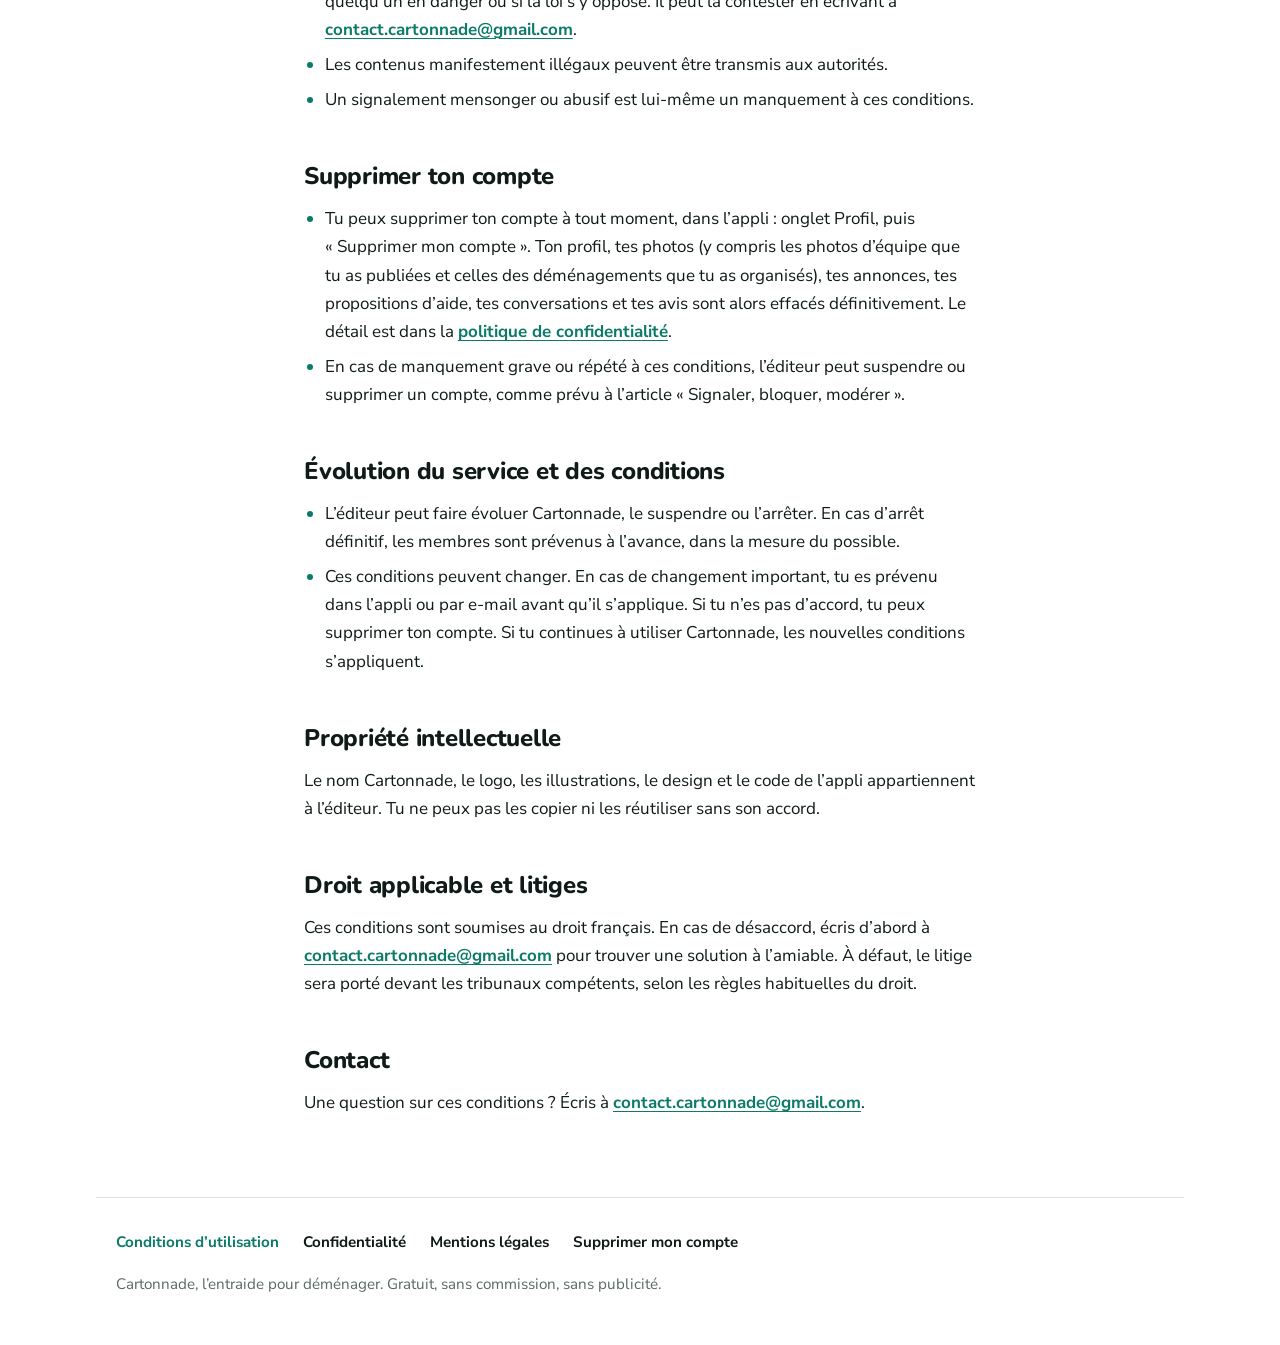
==== commit 783a17cd: "Pages légales : plus de badges, contour vert avec bouclier (version du 10 novembre 2026) Co-Authored" ====
--- a/conditions/index.html
+++ b/conditions/index.html
@@ -28,7 +28,7 @@
 <main id="contenu">
 <div class="document">
 <h1>Conditions d’utilisation</h1>
-<p class="version">Version du 8 novembre 2026</p>
+<p class="version">Version du 10 novembre 2026</p>
 
 <section class="essentiel" aria-labelledby="essentiel">
   <h2 id="essentiel">L’essentiel</h2>
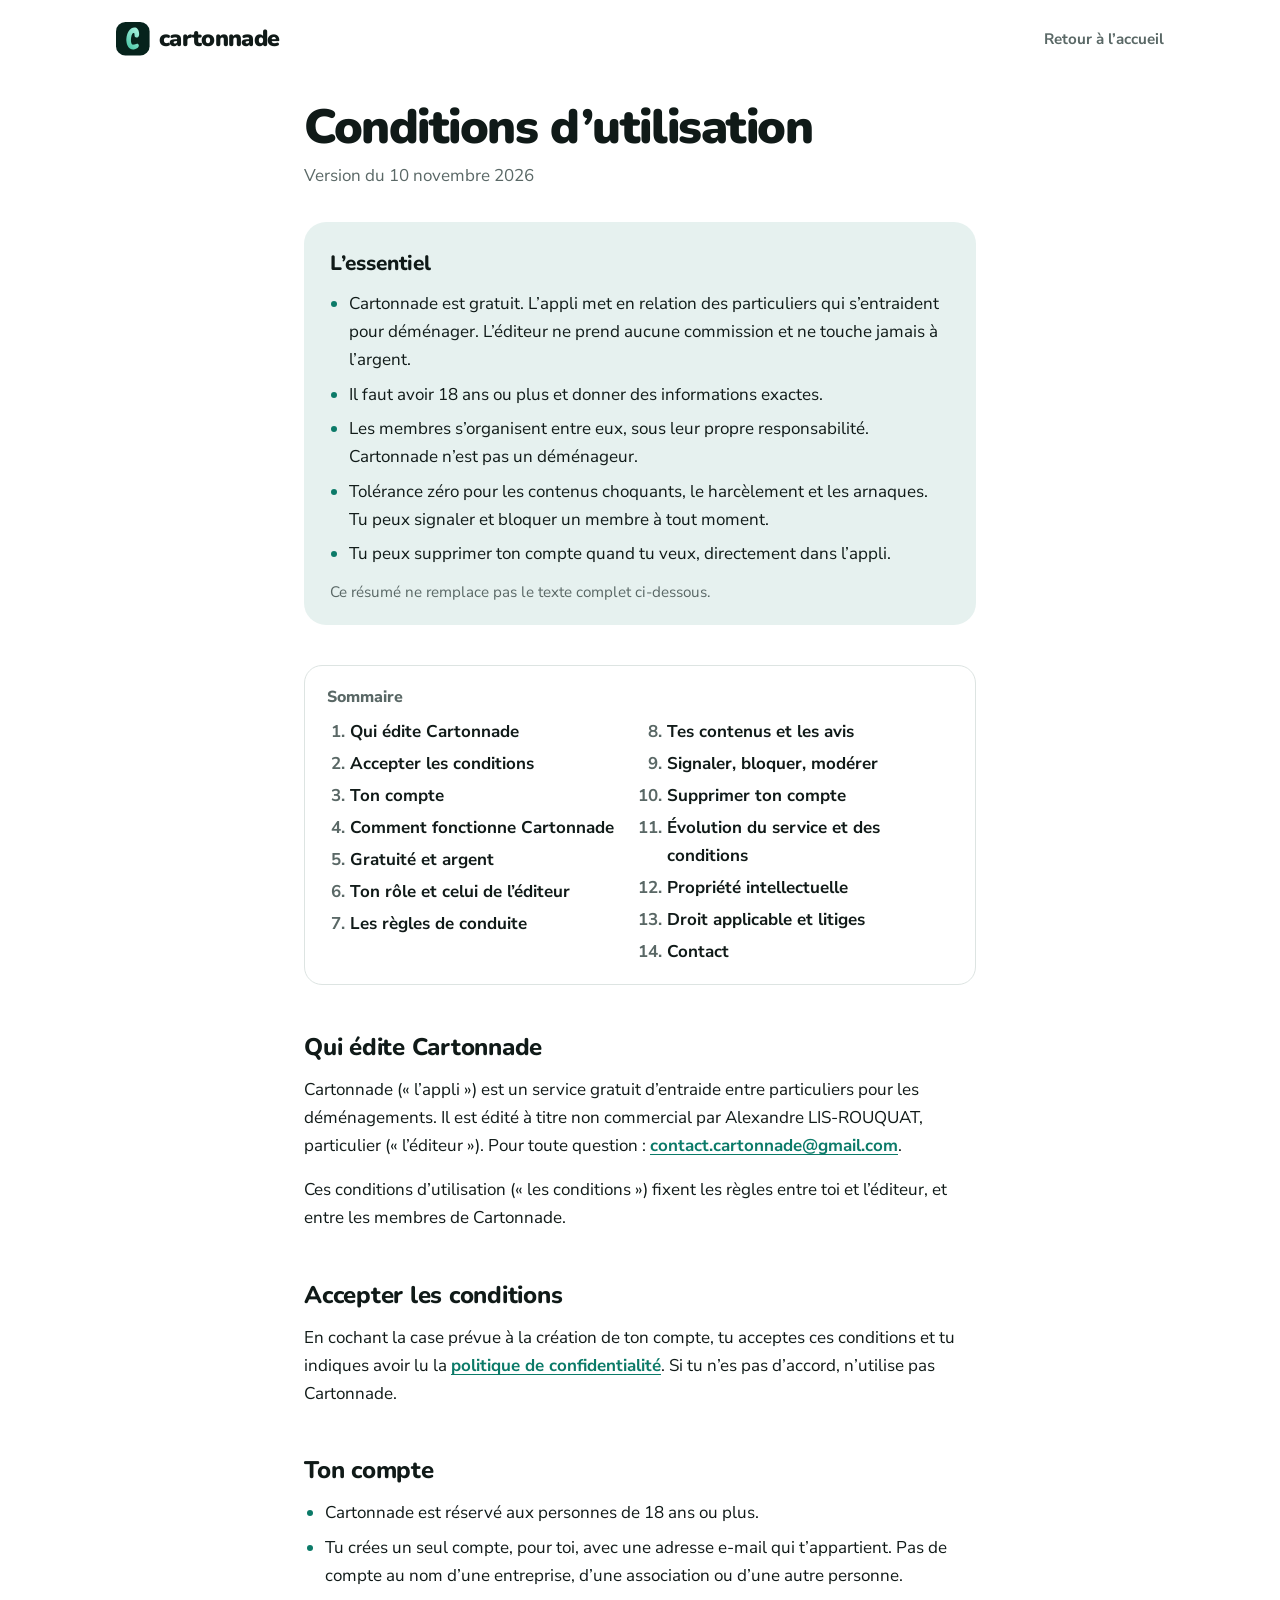
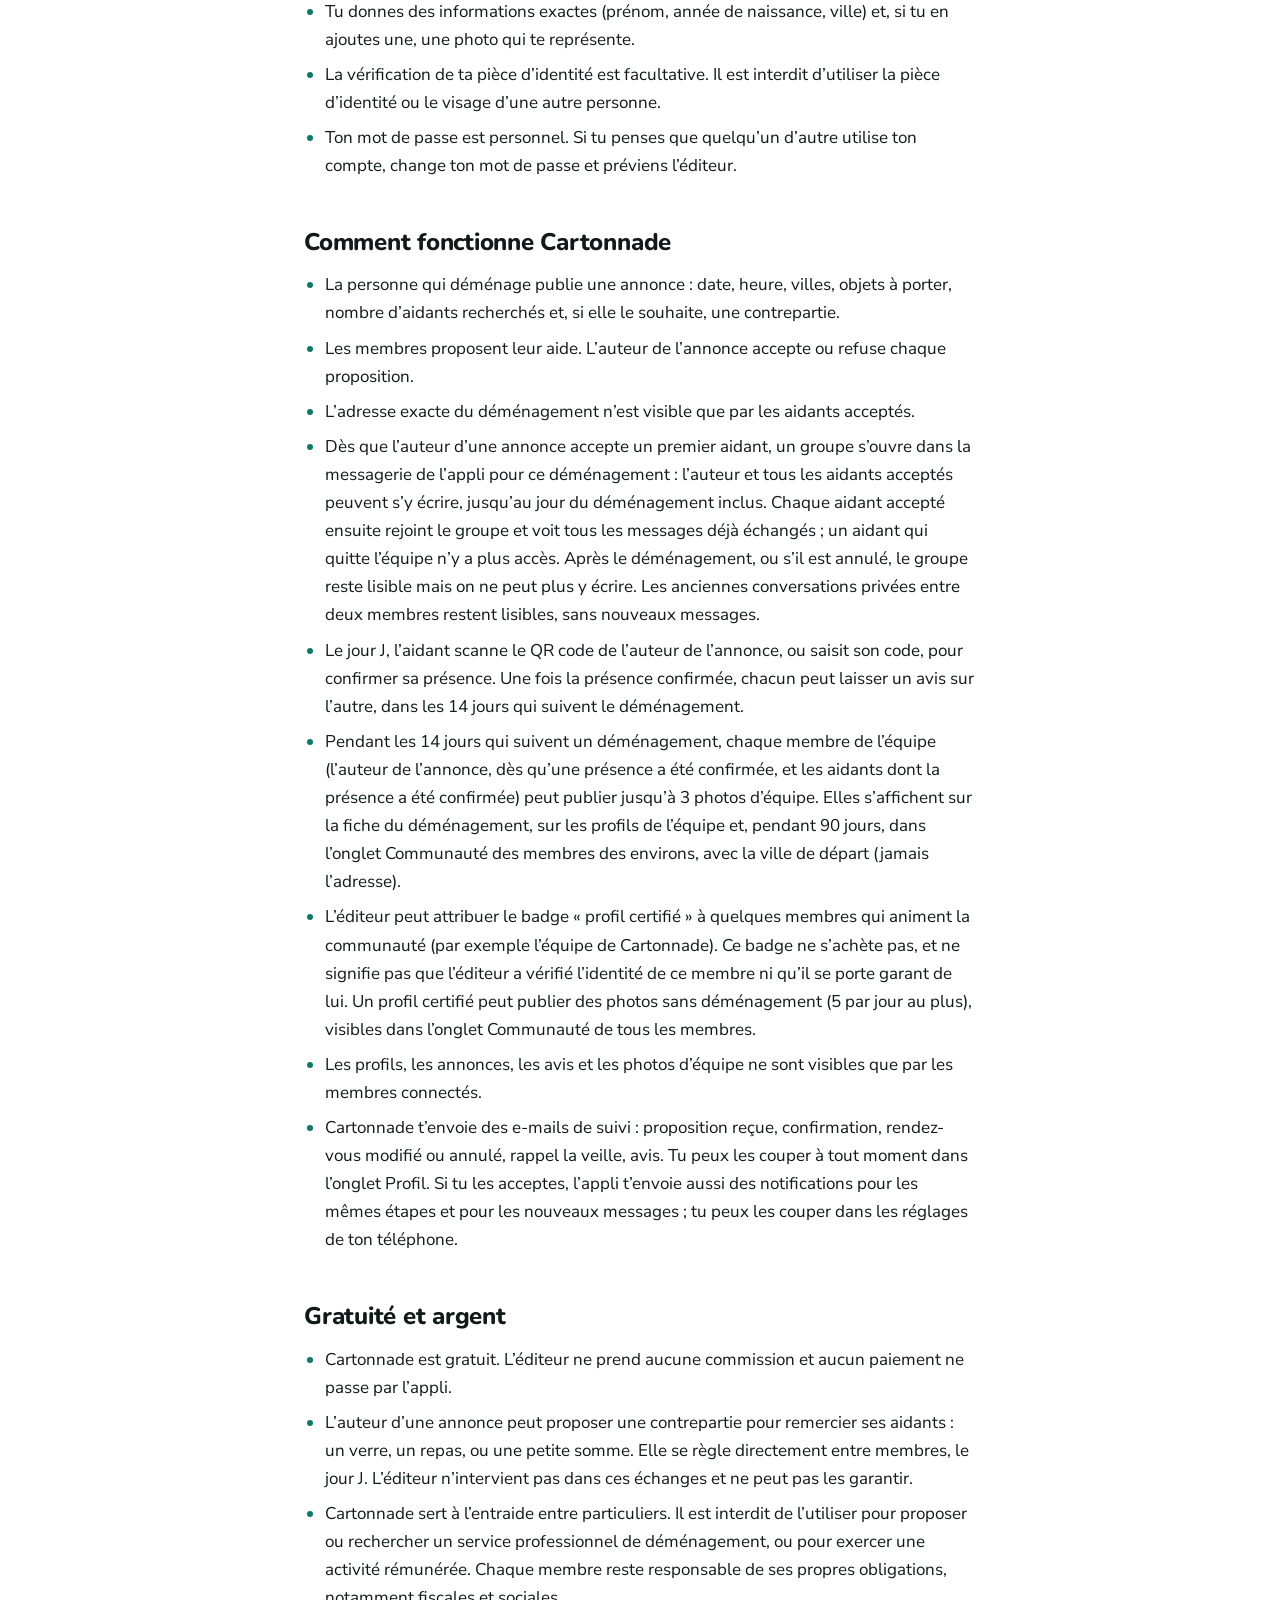
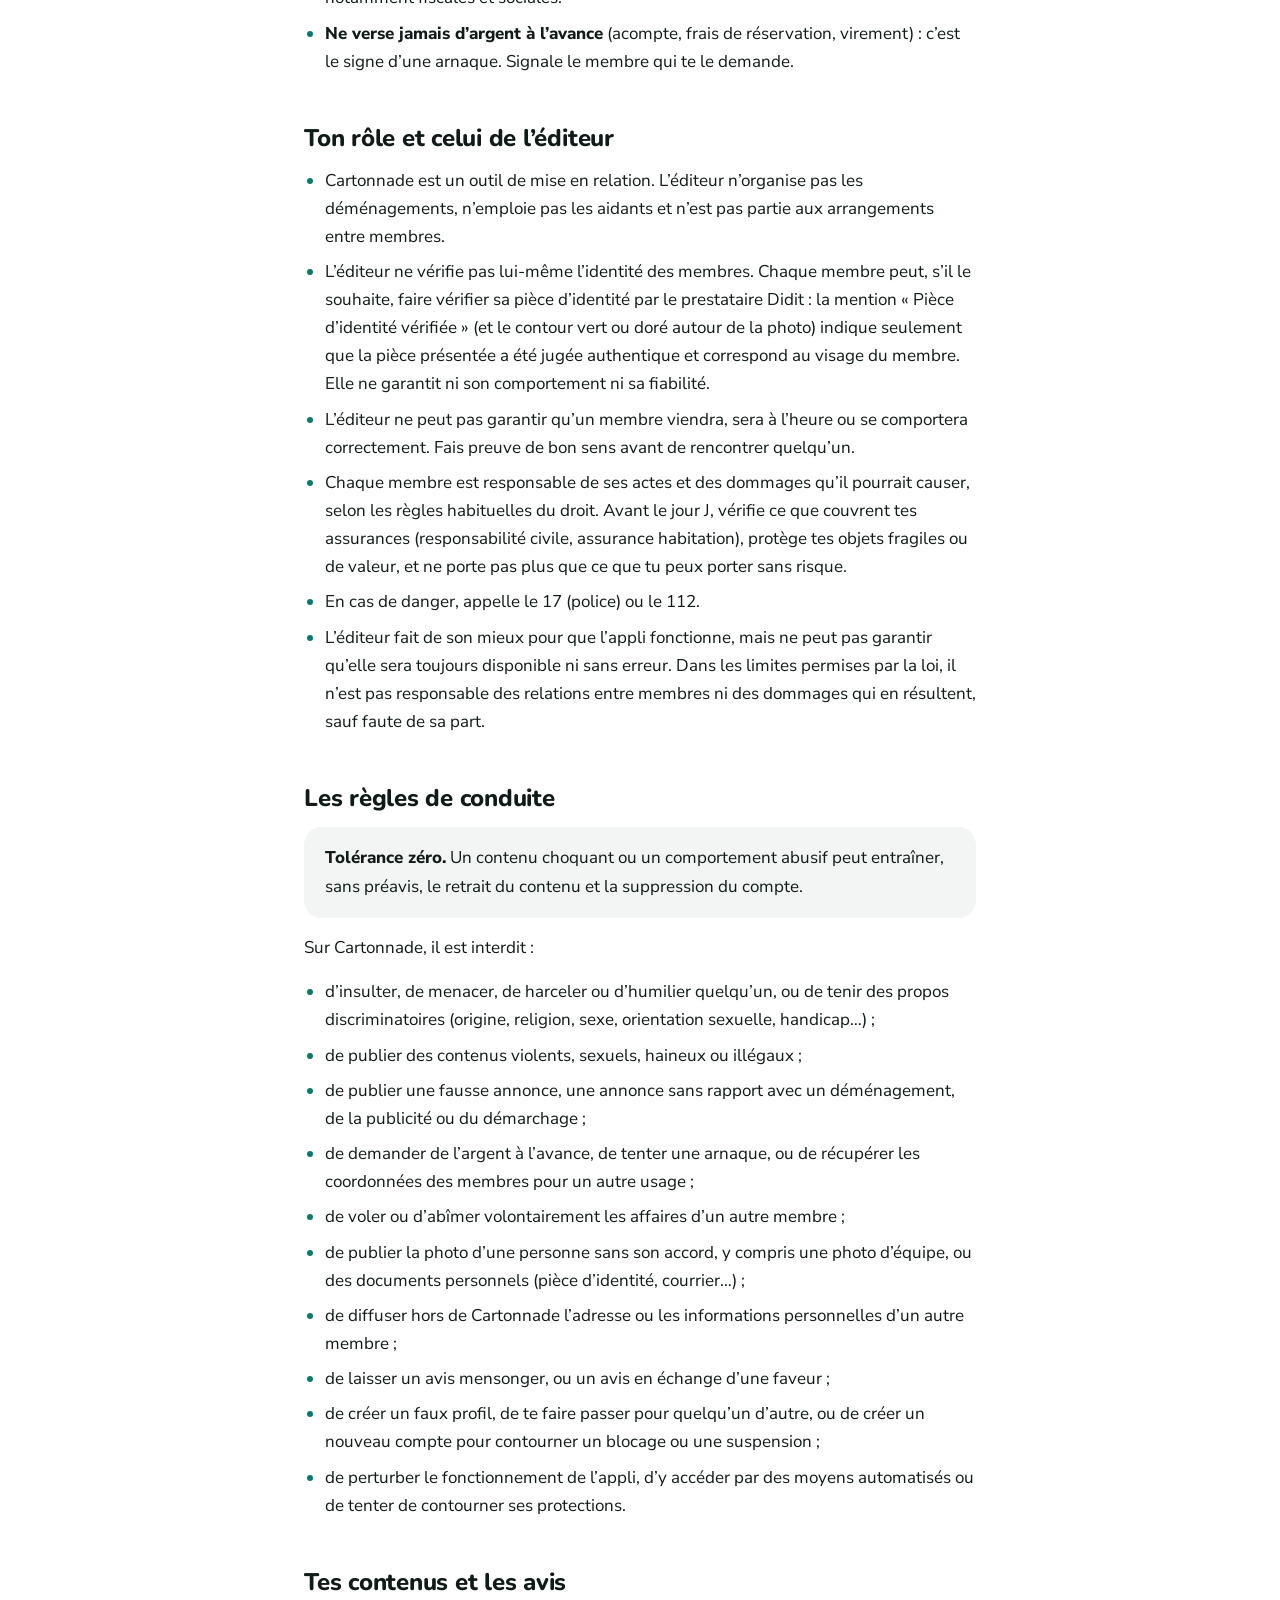
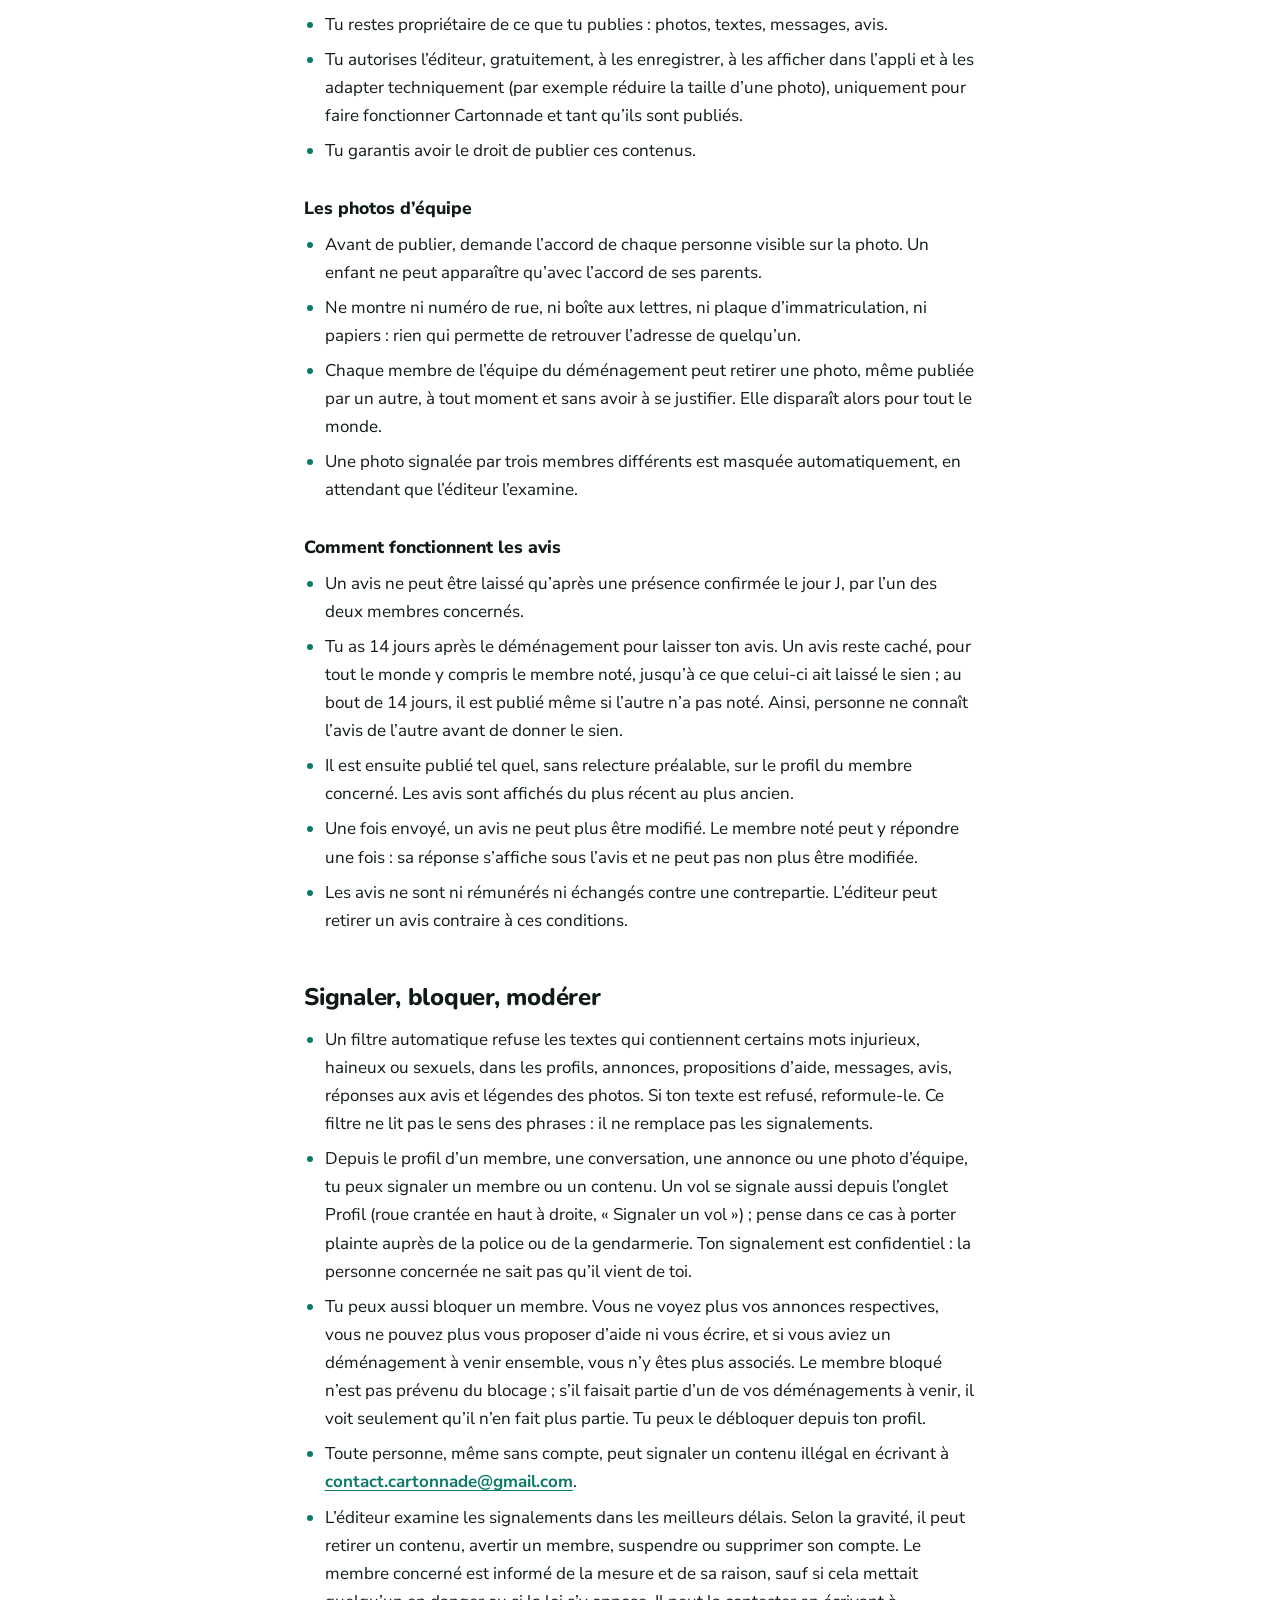
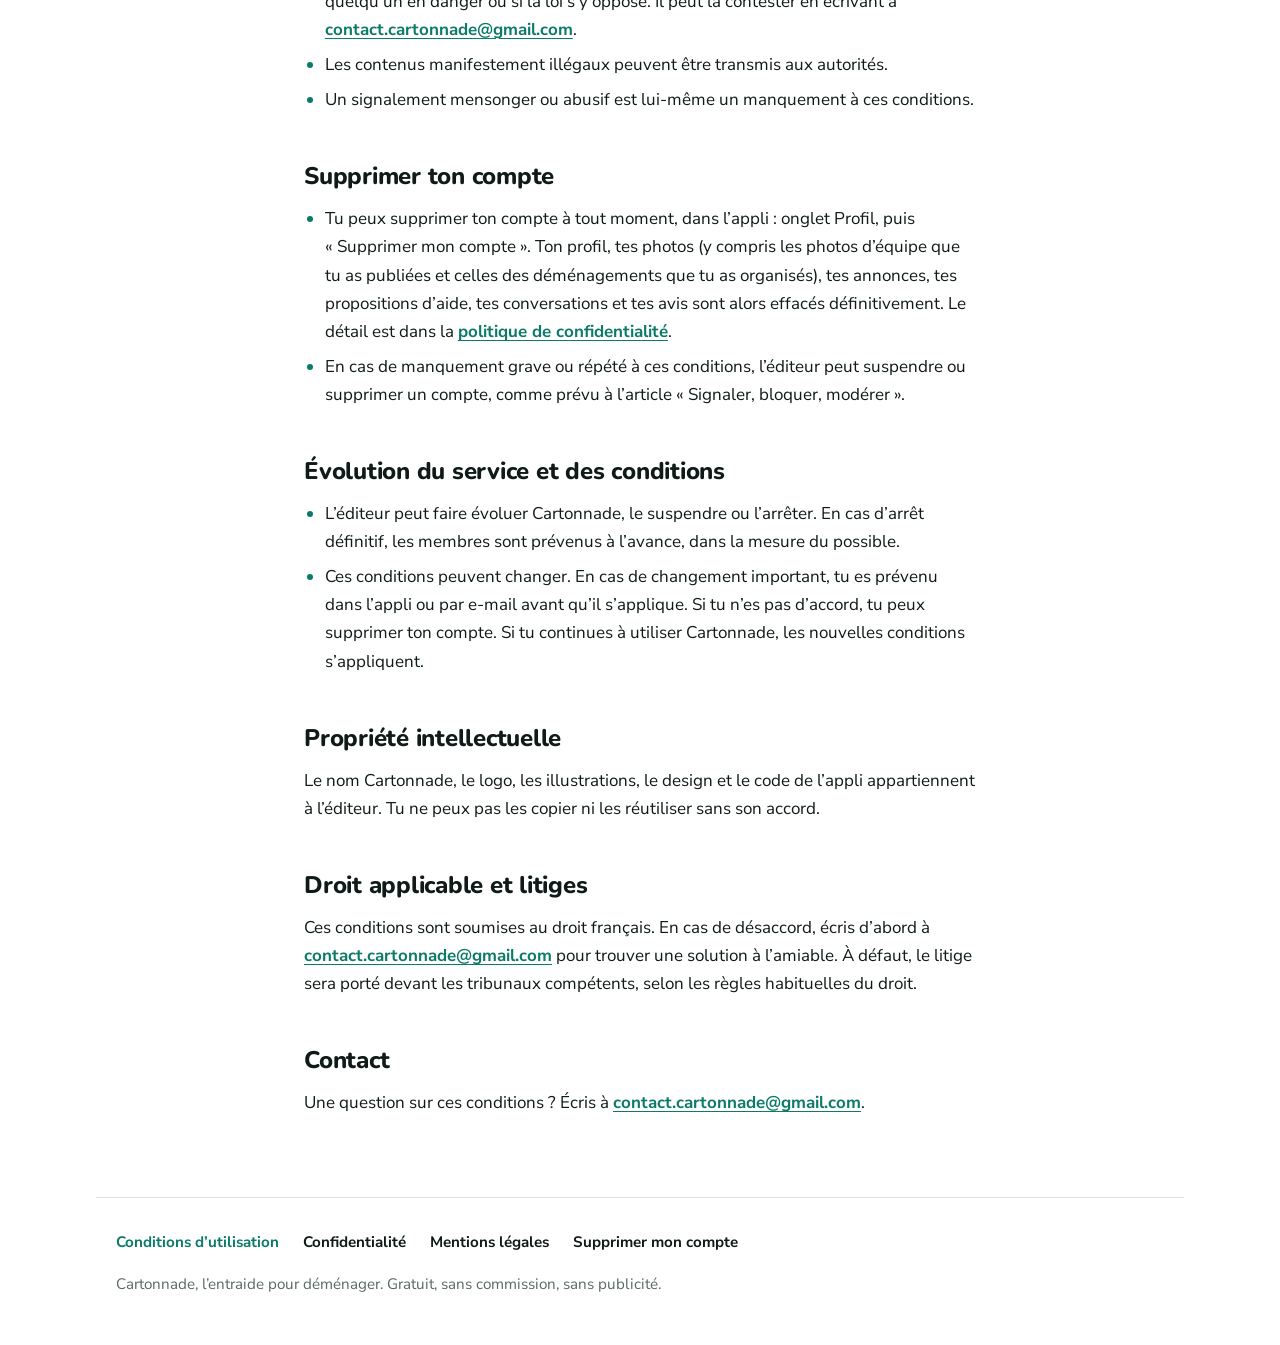
==== commit 36cd6395: "Pages légales : Profil > Paramètres (roue crantée) Co-Authored-By: Claude Opus 5.5 <noreply@anthropi" ====
--- a/conditions/index.html
+++ b/conditions/index.html
@@ -151,7 +151,7 @@
 <h2 id="moderation">Signaler, bloquer, modérer</h2>
 <ul>
   <li>Un filtre automatique refuse les textes qui contiennent certains mots injurieux, haineux ou sexuels, dans les profils, annonces, propositions d’aide, messages, avis, réponses aux avis et légendes des photos. Si ton texte est refusé, reformule-le. Ce filtre ne lit pas le sens des phrases : il ne remplace pas les signalements.</li>
-  <li>Depuis le profil d’un membre, une conversation, une annonce ou une photo d’équipe, tu peux signaler un membre ou un contenu. Un vol se signale aussi depuis l’onglet Profil (Compte, « Signaler un vol ») ; pense dans ce cas à porter plainte auprès de la police ou de la gendarmerie. Ton signalement est confidentiel : la personne concernée ne sait pas qu’il vient de toi.</li>
+  <li>Depuis le profil d’un membre, une conversation, une annonce ou une photo d’équipe, tu peux signaler un membre ou un contenu. Un vol se signale aussi depuis l’onglet Profil (roue crantée en haut à droite, « Signaler un vol ») ; pense dans ce cas à porter plainte auprès de la police ou de la gendarmerie. Ton signalement est confidentiel : la personne concernée ne sait pas qu’il vient de toi.</li>
   <li>Tu peux aussi bloquer un membre. Vous ne voyez plus vos annonces respectives, vous ne pouvez plus vous proposer d’aide ni vous écrire, et si vous aviez un déménagement à venir ensemble, vous n’y êtes plus associés. Le membre bloqué n’est pas prévenu du blocage ; s’il faisait partie d’un de vos déménagements à venir, il voit seulement qu’il n’en fait plus partie. Tu peux le débloquer depuis ton profil.</li>
   <li>Toute personne, même sans compte, peut signaler un contenu illégal en écrivant à <a href="mailto:contact.cartonnade@gmail.com">contact.cartonnade@gmail.com</a>.</li>
   <li>L’éditeur examine les signalements dans les meilleurs délais. Selon la gravité, il peut retirer un contenu, avertir un membre, suspendre ou supprimer son compte. Le membre concerné est informé de la mesure et de sa raison, sauf si cela mettait quelqu’un en danger ou si la loi s’y oppose. Il peut la contester en écrivant à <a href="mailto:contact.cartonnade@gmail.com">contact.cartonnade@gmail.com</a>.</li>
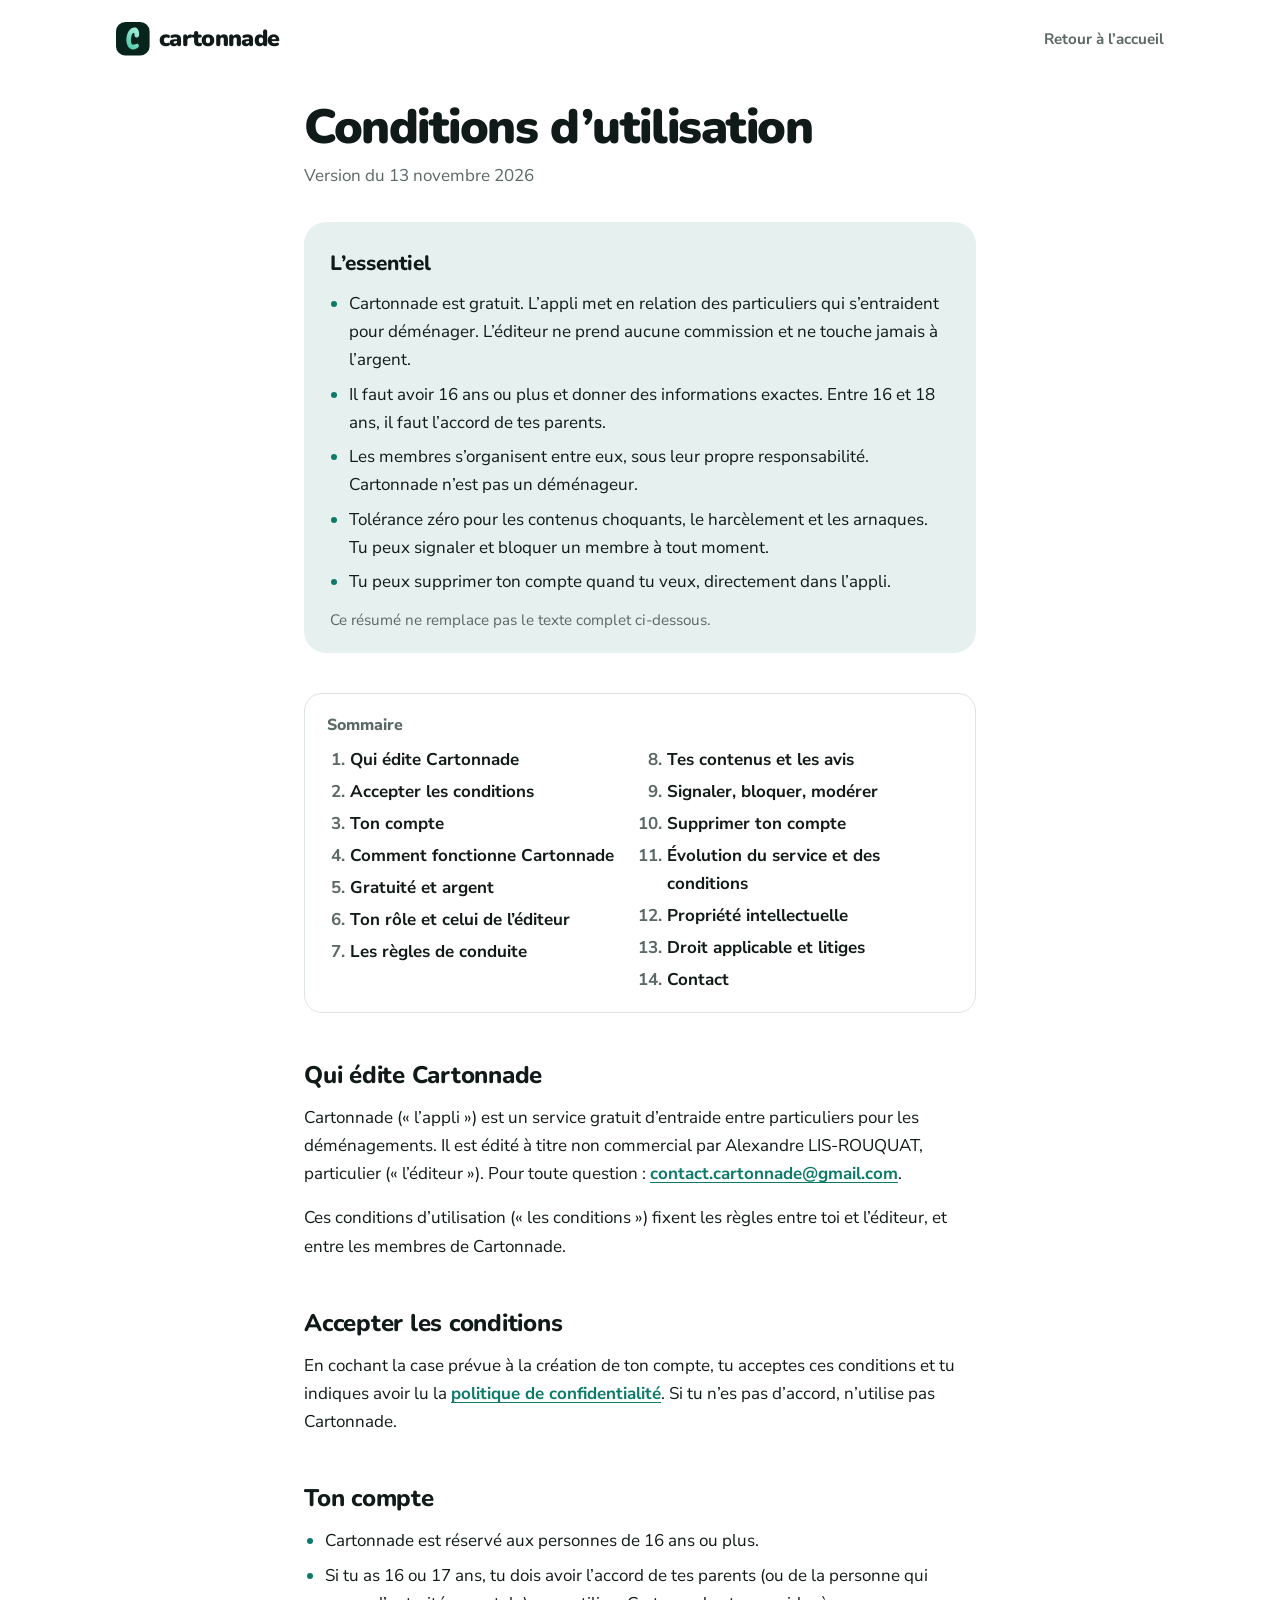
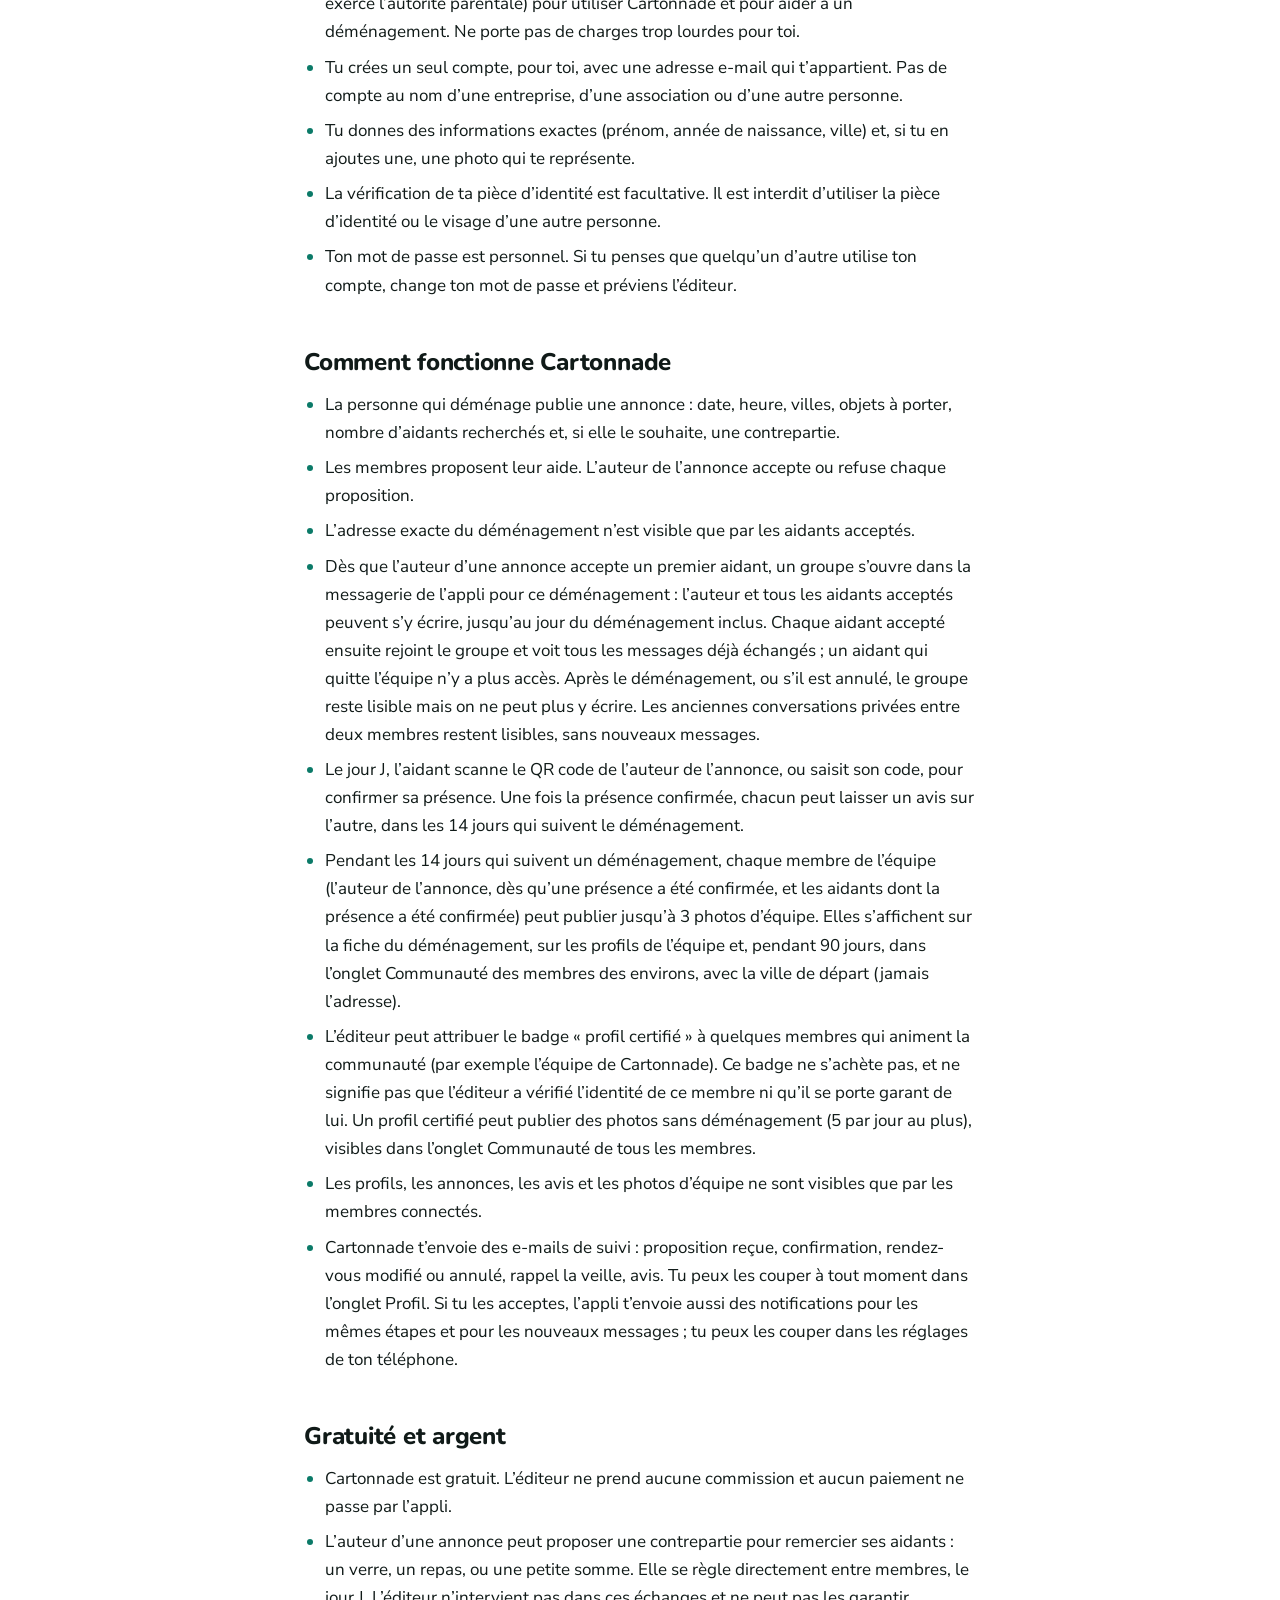
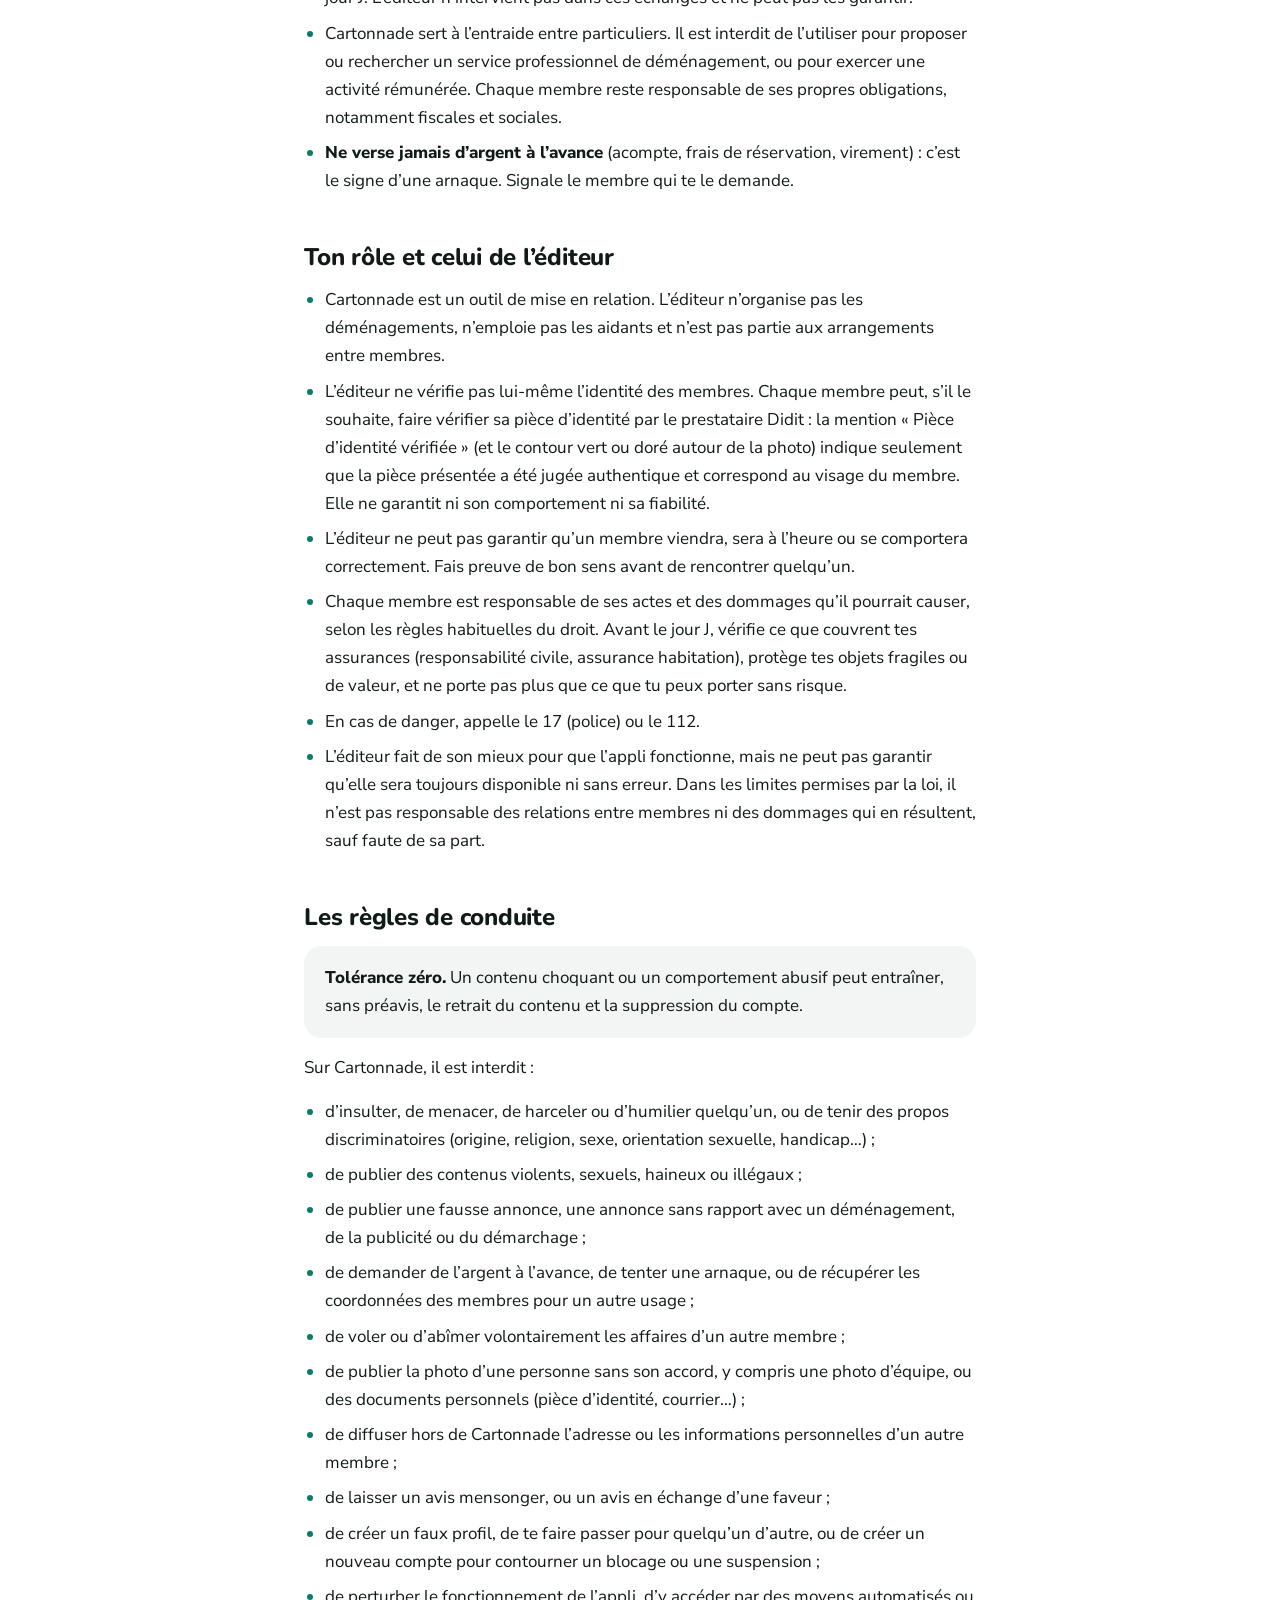
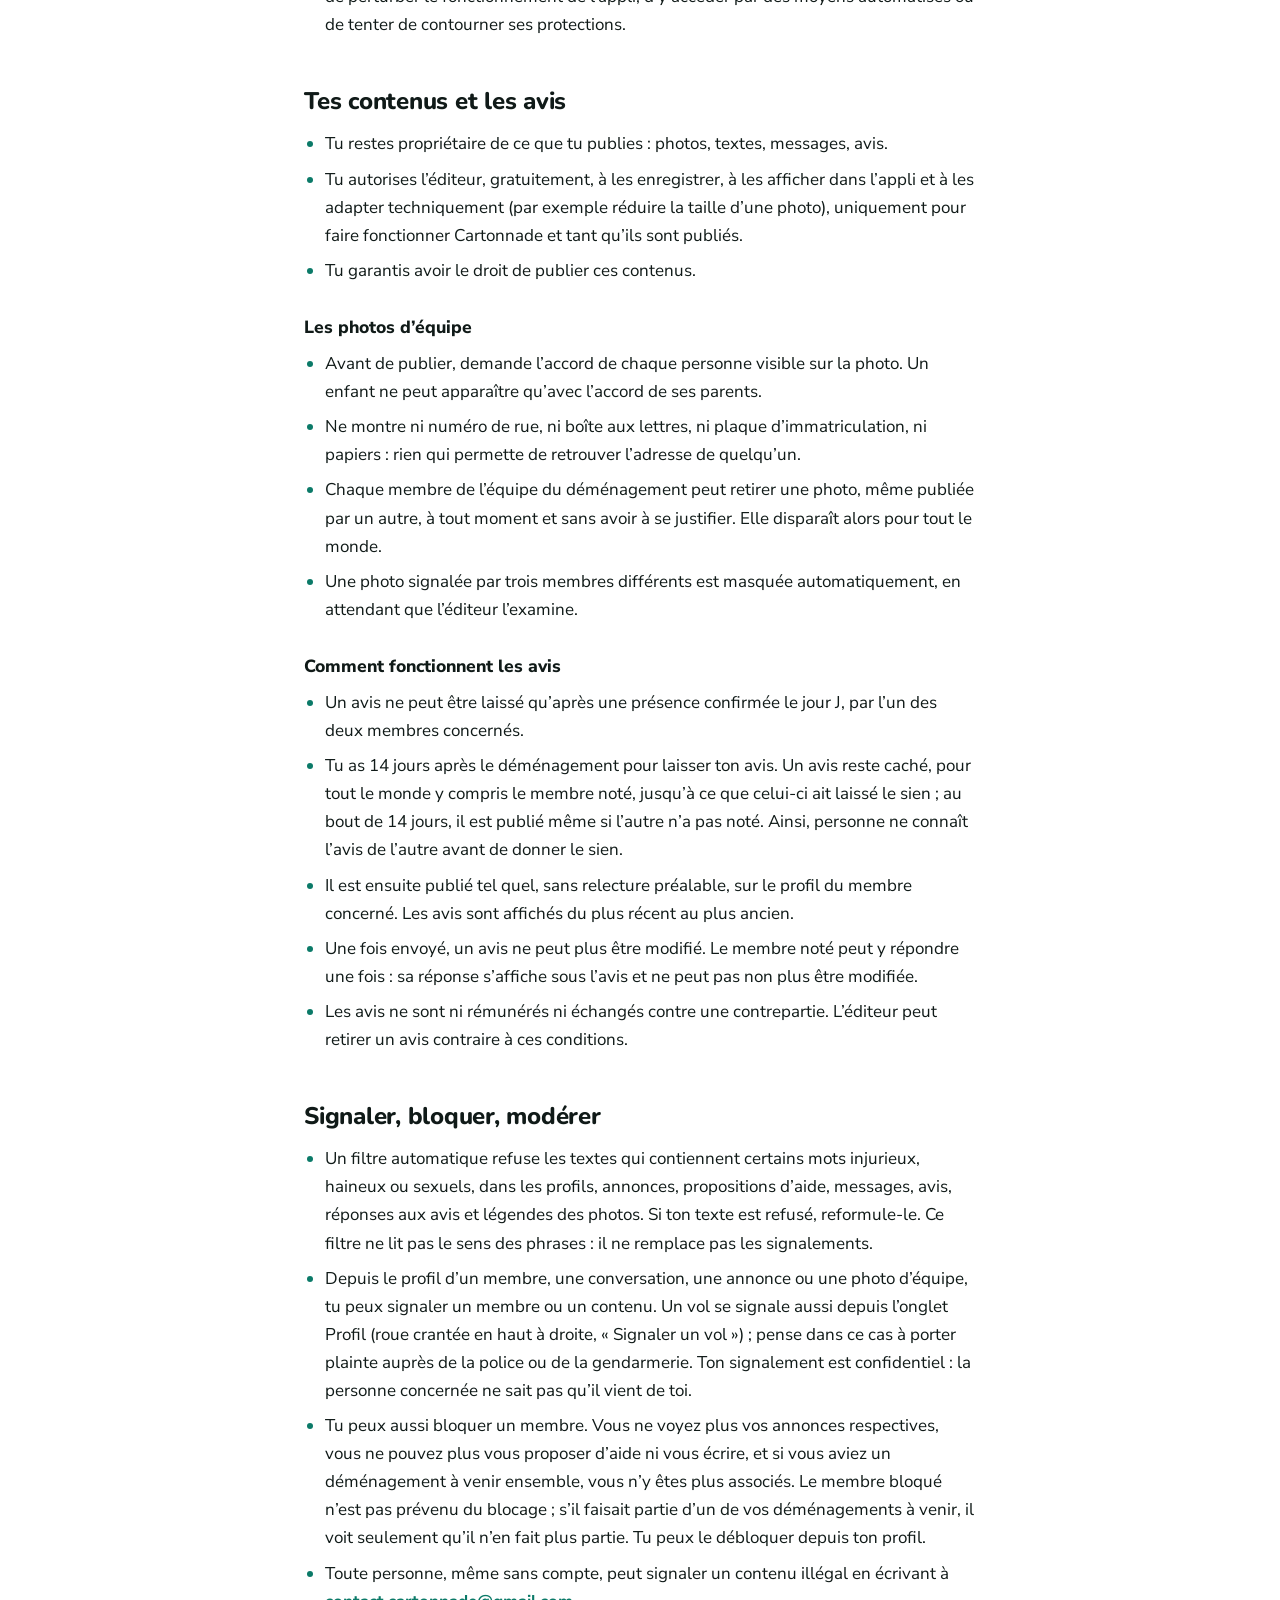
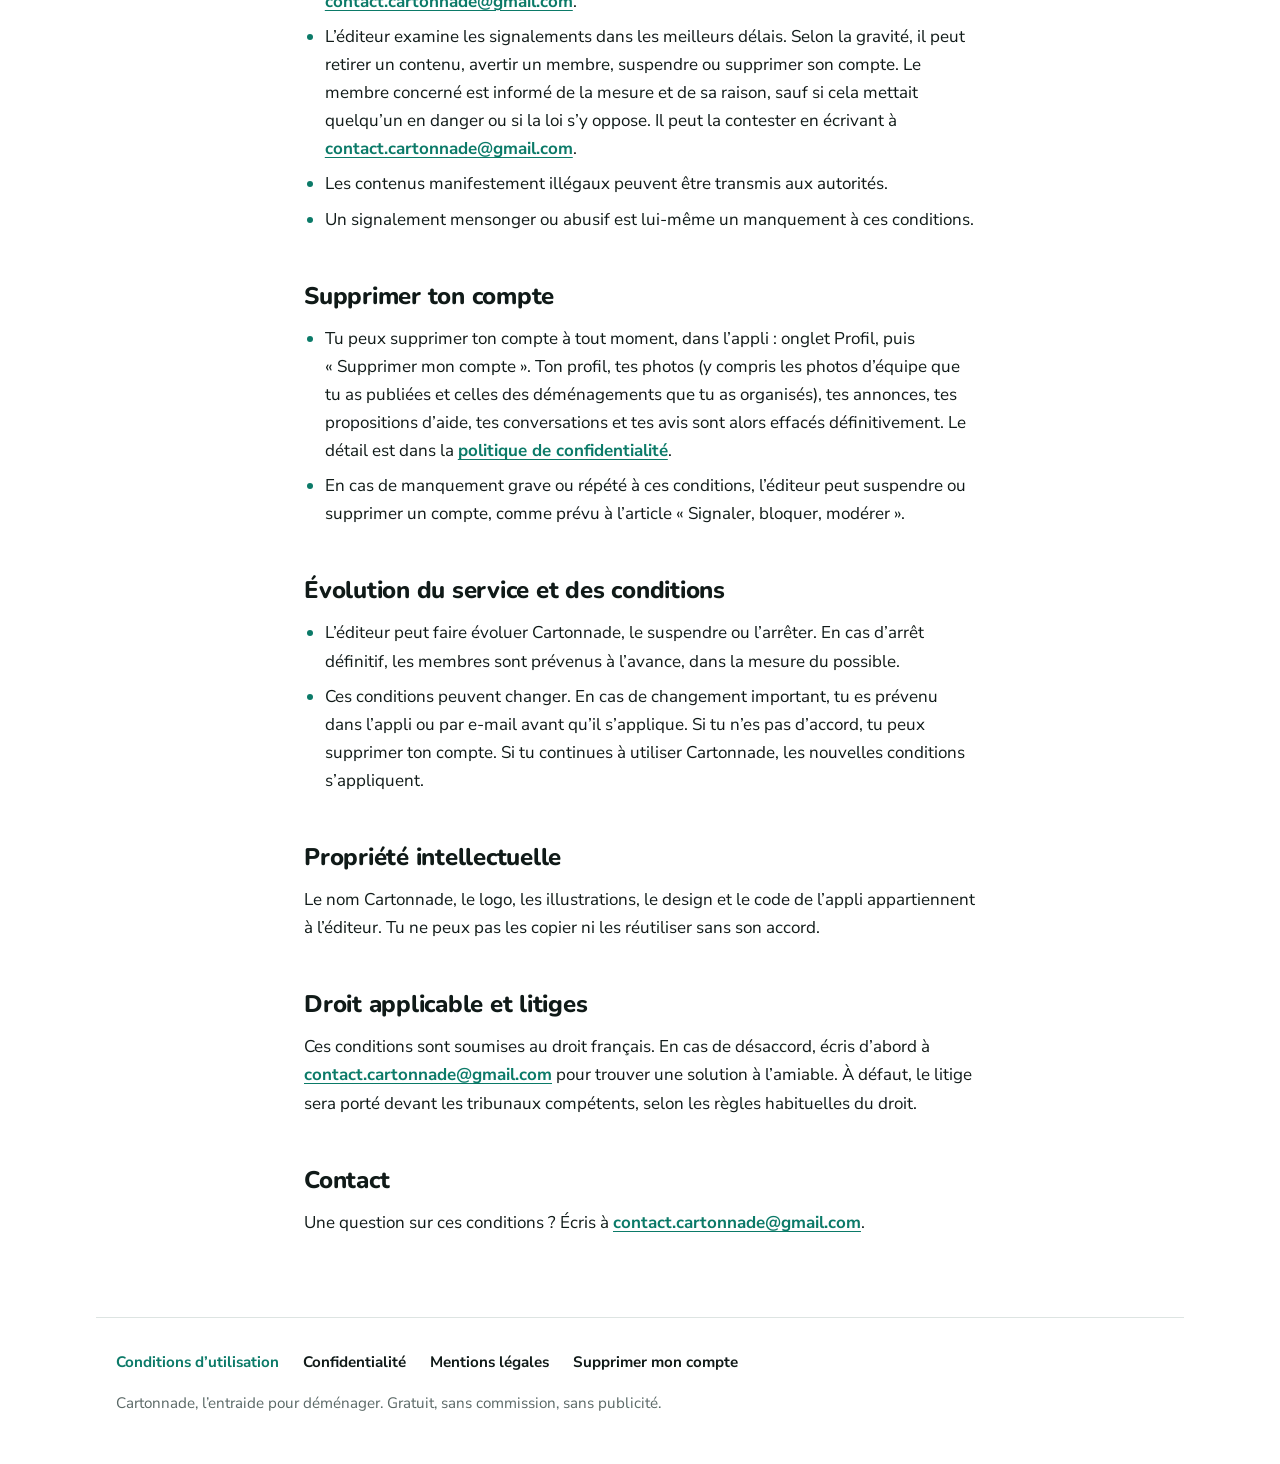
==== commit a5a68f5c: "Ouvert aux 16 ans et plus (conditions et confidentialité du 13 novembre 2026) Co-Authored-By: Claude" ====
--- a/conditions/index.html
+++ b/conditions/index.html
@@ -28,13 +28,13 @@
 <main id="contenu">
 <div class="document">
 <h1>Conditions d’utilisation</h1>
-<p class="version">Version du 10 novembre 2026</p>
+<p class="version">Version du 13 novembre 2026</p>
 
 <section class="essentiel" aria-labelledby="essentiel">
   <h2 id="essentiel">L’essentiel</h2>
   <ul>
     <li>Cartonnade est gratuit. L’appli met en relation des particuliers qui s’entraident pour déménager. L’éditeur ne prend aucune commission et ne touche jamais à l’argent.</li>
-    <li>Il faut avoir 18 ans ou plus et donner des informations exactes.</li>
+    <li>Il faut avoir 16 ans ou plus et donner des informations exactes. Entre 16 et 18 ans, il faut l’accord de tes parents.</li>
     <li>Les membres s’organisent entre eux, sous leur propre responsabilité. Cartonnade n’est pas un déménageur.</li>
     <li>Tolérance zéro pour les contenus choquants, le harcèlement et les arnaques. Tu peux signaler et bloquer un membre à tout moment.</li>
     <li>Tu peux supprimer ton compte quand tu veux, directement dans l’appli.</li>
@@ -72,7 +72,8 @@
 
 <h2 id="compte">Ton compte</h2>
 <ul>
-  <li>Cartonnade est réservé aux personnes de 18 ans ou plus.</li>
+  <li>Cartonnade est réservé aux personnes de 16 ans ou plus.</li>
+  <li>Si tu as 16 ou 17 ans, tu dois avoir l’accord de tes parents (ou de la personne qui exerce l’autorité parentale) pour utiliser Cartonnade et pour aider à un déménagement. Ne porte pas de charges trop lourdes pour toi.</li>
   <li>Tu crées un seul compte, pour toi, avec une adresse e-mail qui t’appartient. Pas de compte au nom d’une entreprise, d’une association ou d’une autre personne.</li>
   <li>Tu donnes des informations exactes (prénom, année de naissance, ville) et, si tu en ajoutes une, une photo qui te représente.</li>
   <li>La vérification de ta pièce d’identité est facultative. Il est interdit d’utiliser la pièce d’identité ou le visage d’une autre personne.</li>
